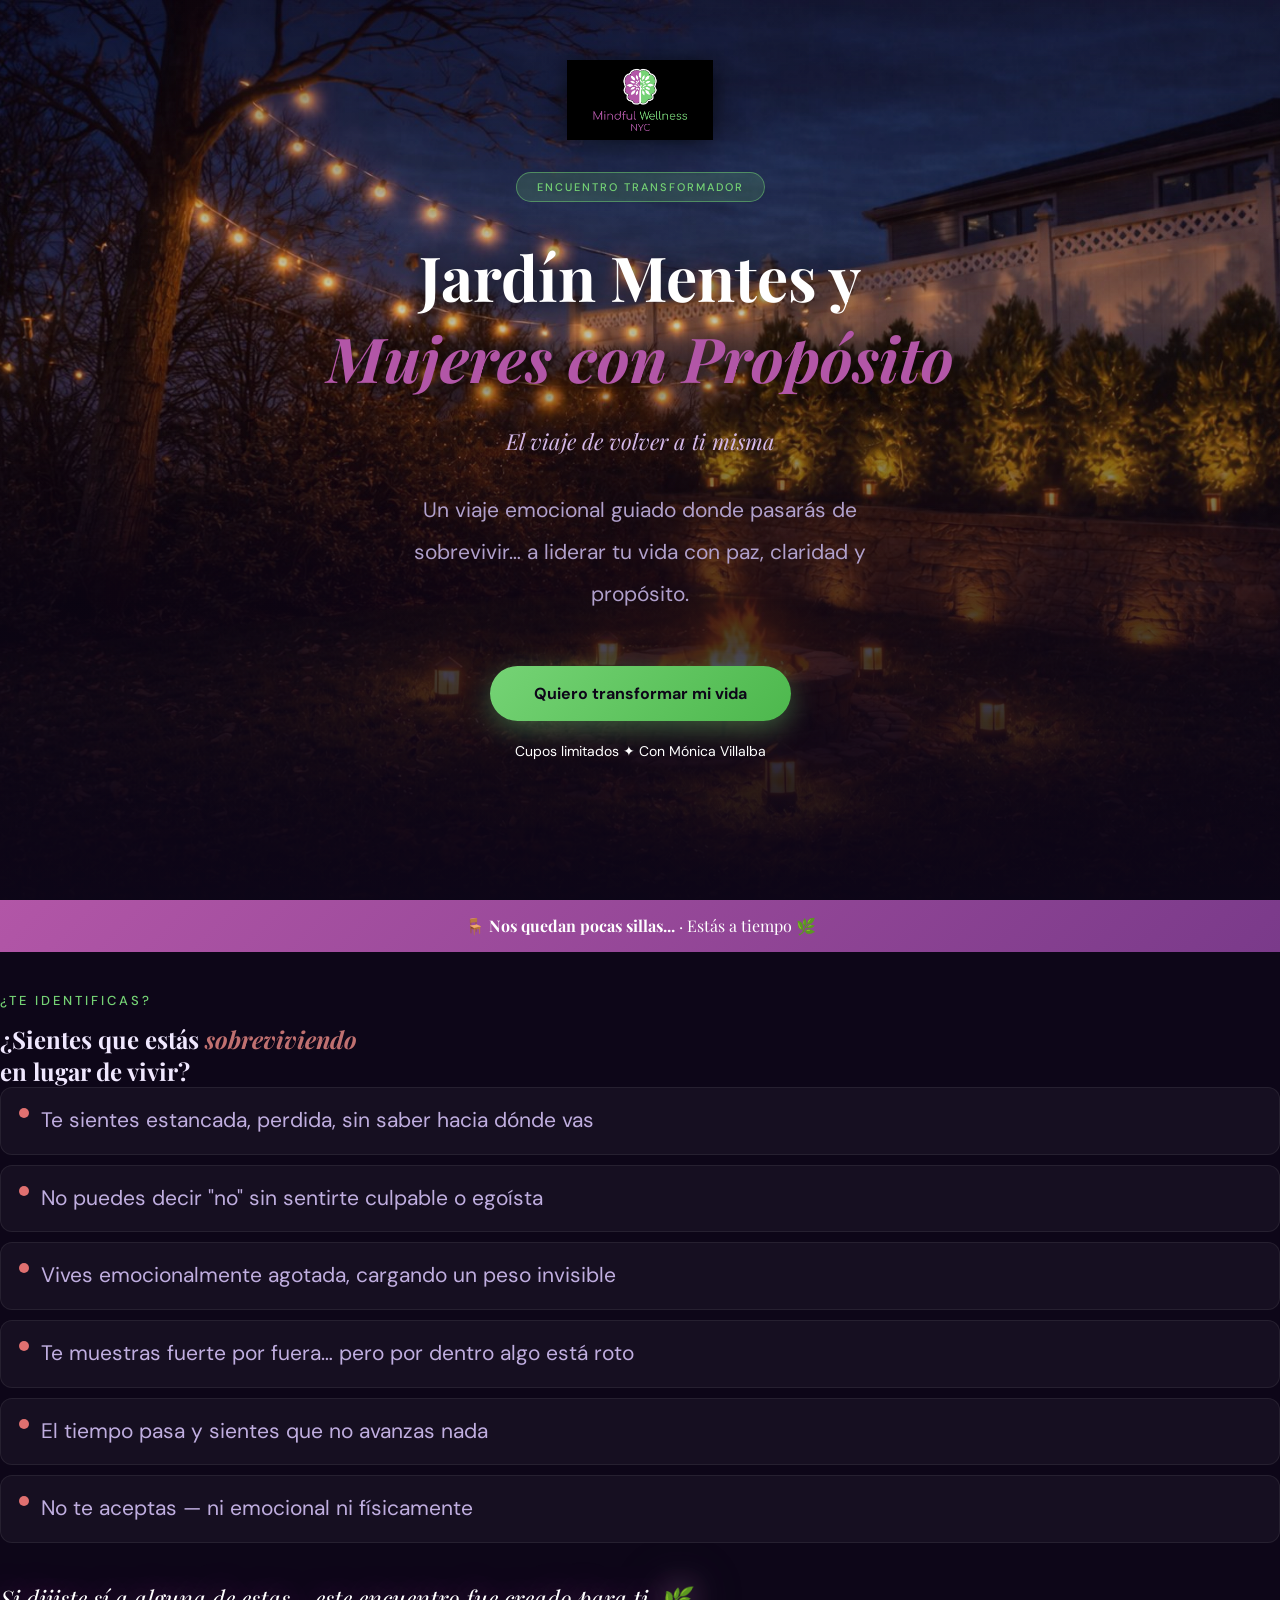
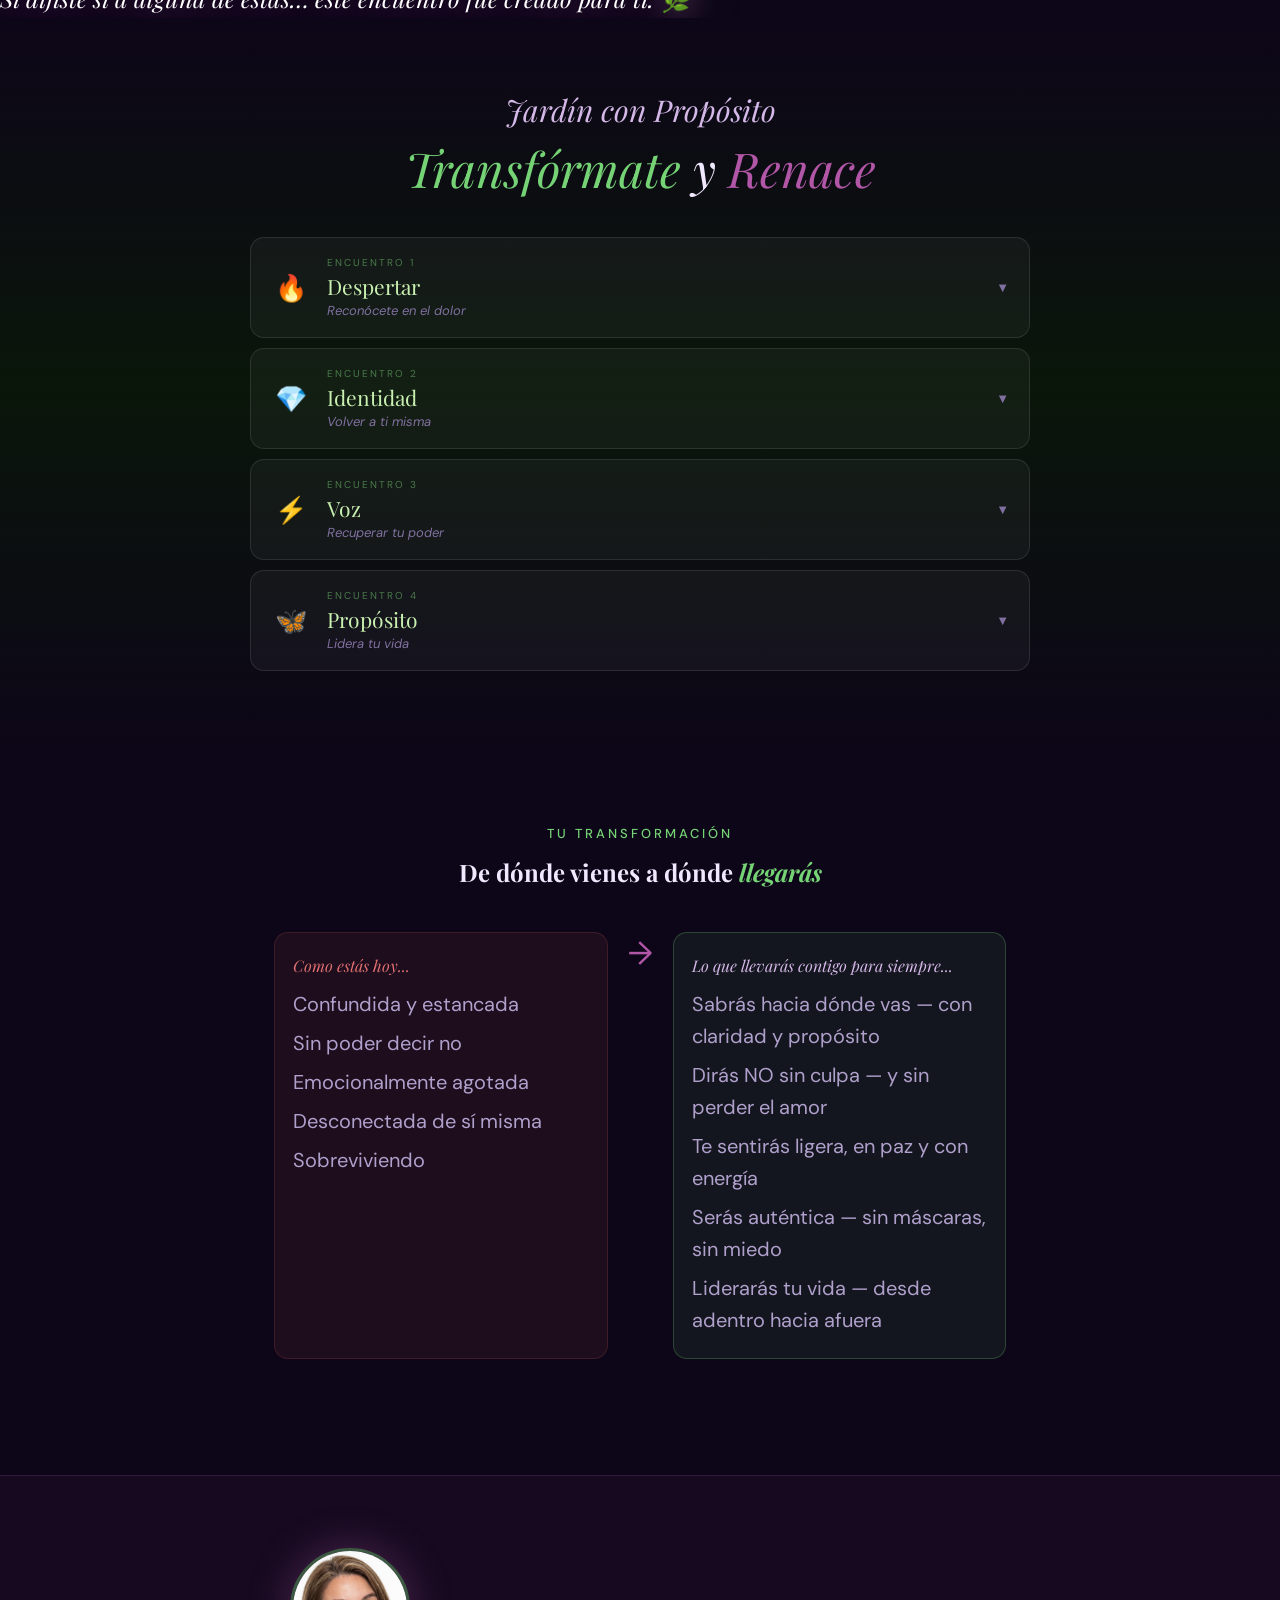
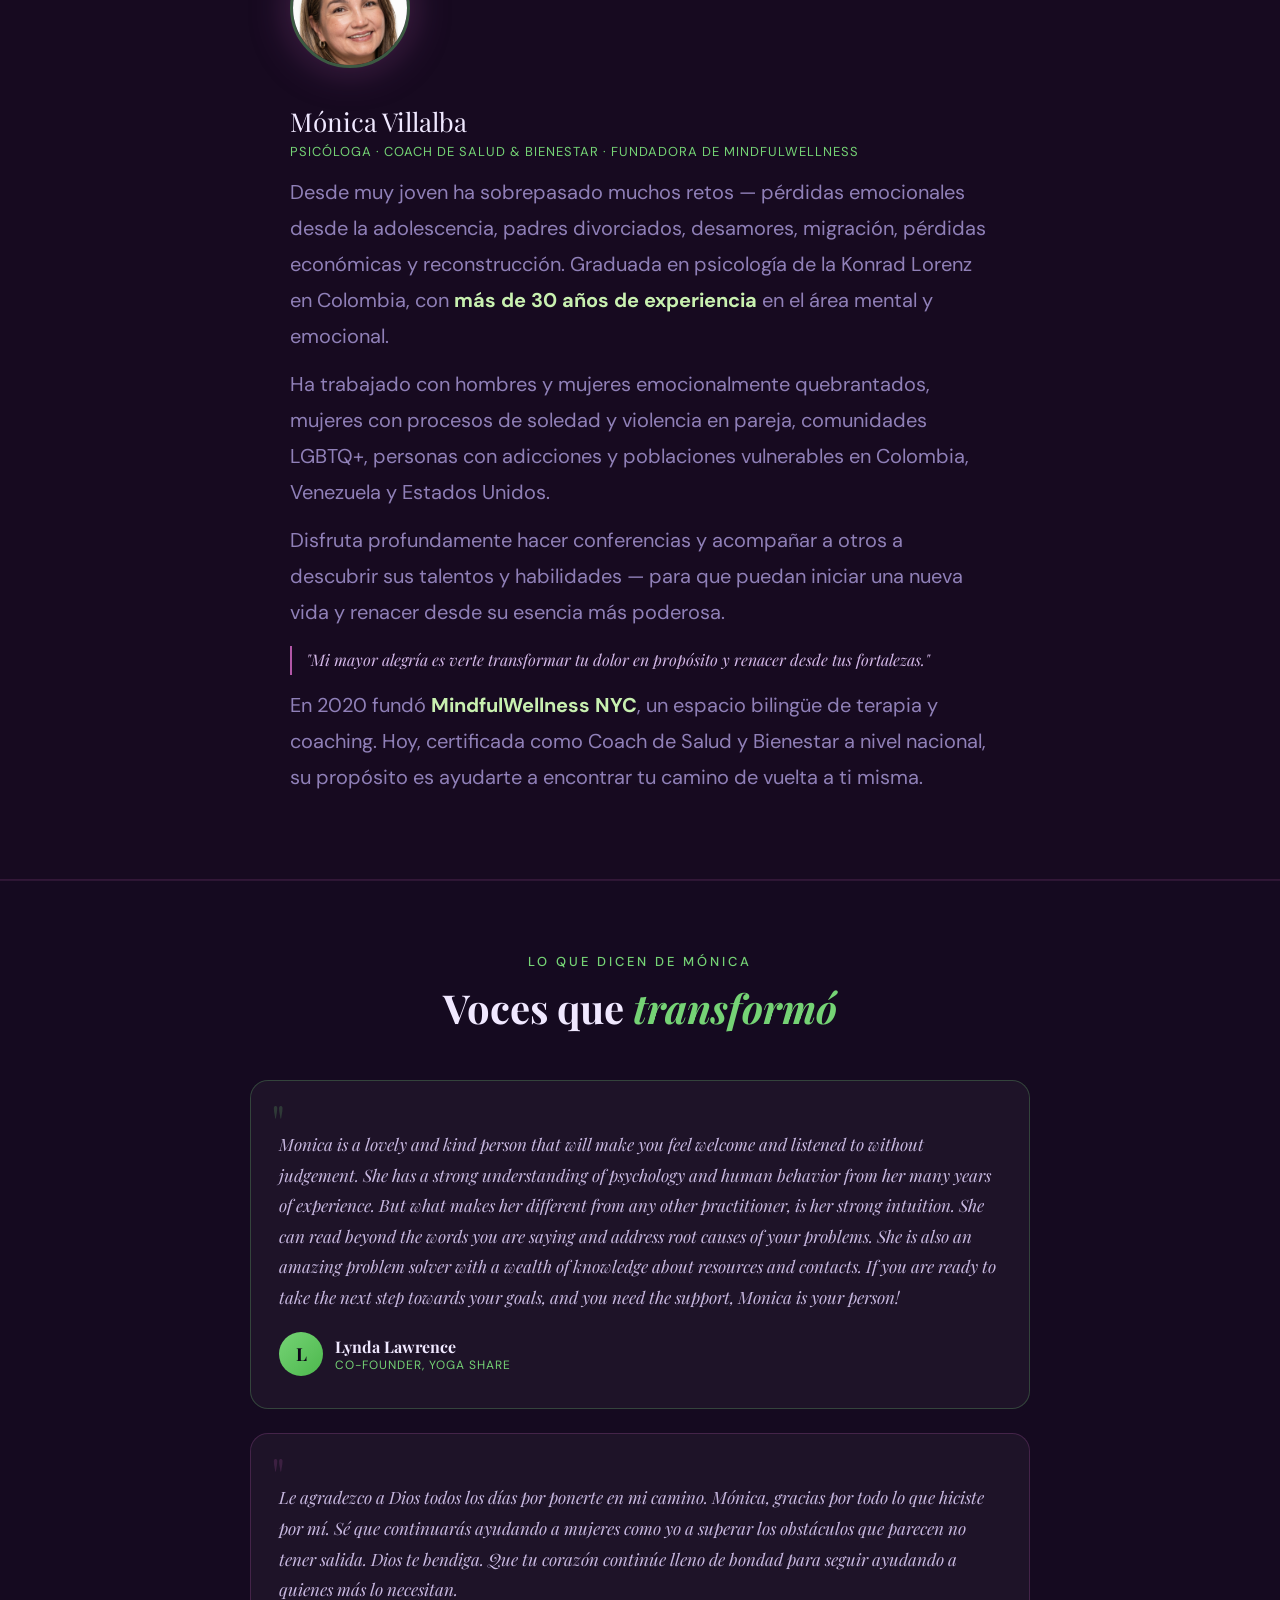
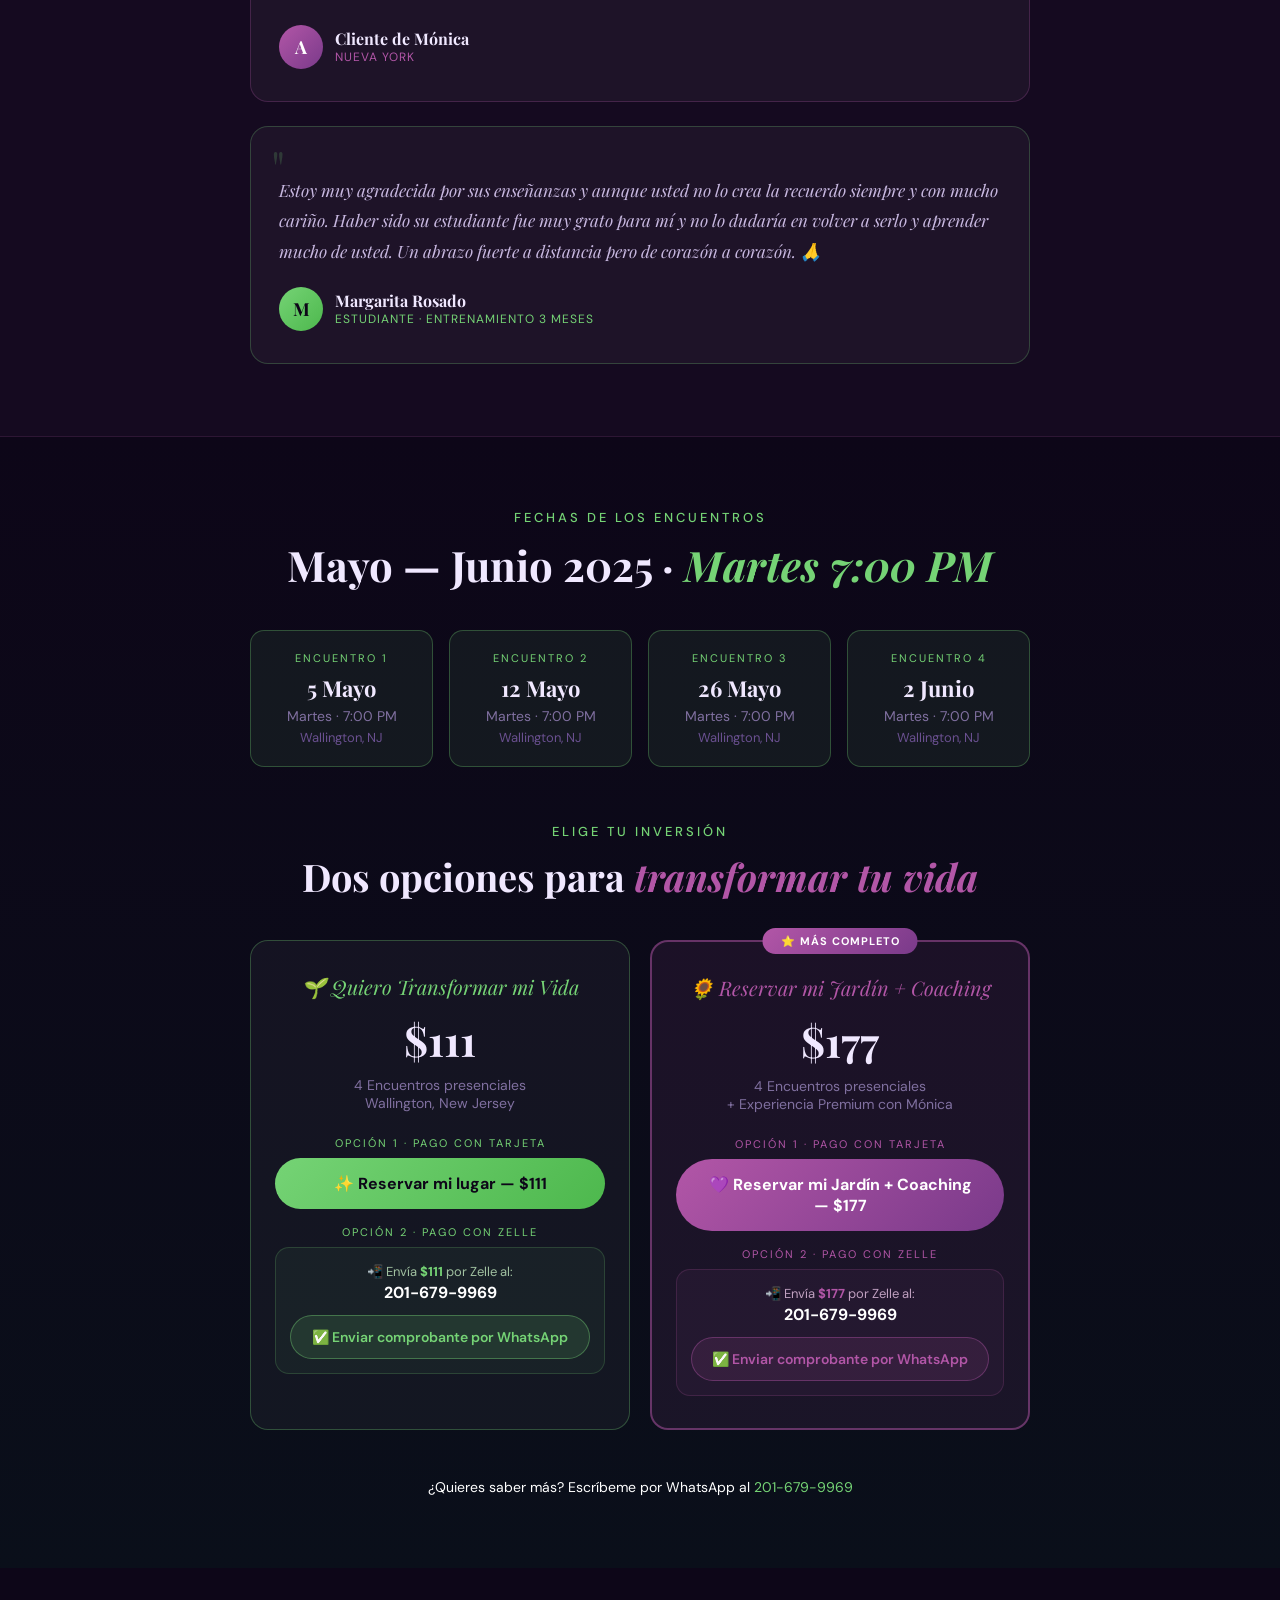
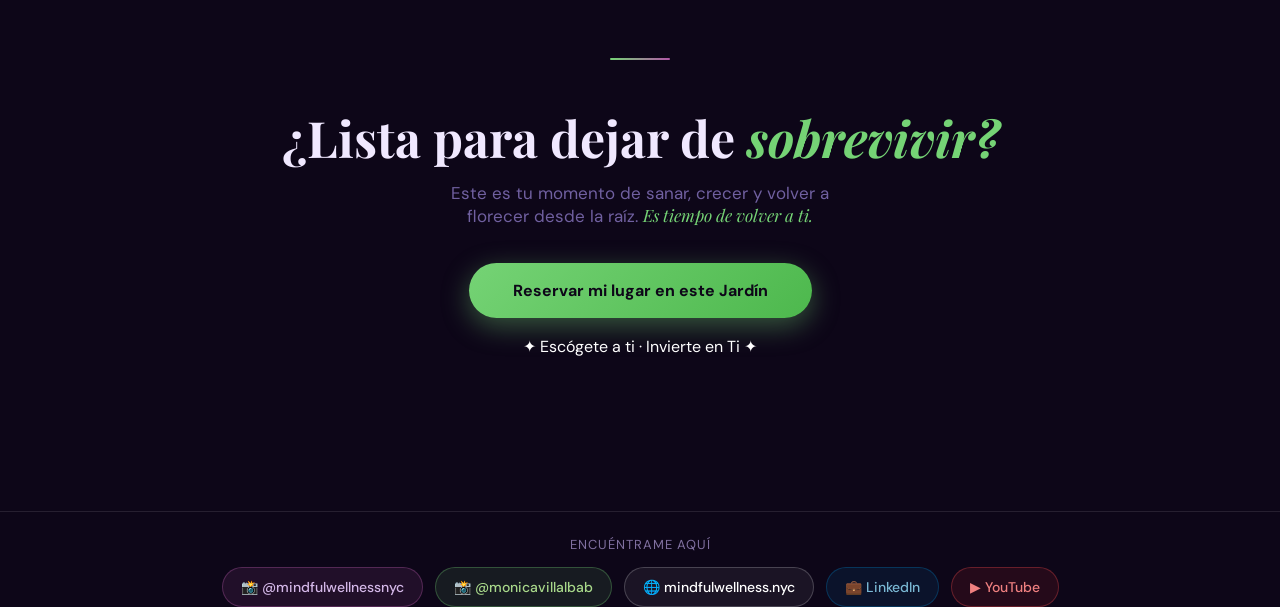
==== index.html @ 34919814 "Add files via upload" ====
<!DOCTYPE html>
<html lang="es">
<head>
<meta charset="UTF-8">
<meta name="viewport" content="width=device-width, initial-scale=1.0">
<title>Jardín Mentes y Mujeres con Propósito</title>
<link href="https://fonts.googleapis.com/css2?family=Playfair+Display:ital,wght@0,400;0,700;1,400&family=DM+Sans:wght@300;400;500&display=swap" rel="stylesheet">


<style>
/* UNIFIED TYPOGRAPHY */
body { font-family:'DM Sans',sans-serif; }
h1, h2, h3, .hero h1, .stage-title, .bio-name, .final-cta h2 { font-family:'Playfair Display',serif; }
p, li, a, span, div { font-family:'DM Sans',sans-serif; }
.hero-sub, em { font-family:'Playfair Display',serif; font-style: italic; }
.sec-label { font-family:'DM Sans',sans-serif; letter-spacing: 3px; text-transform: uppercase; }

* { margin: 0; padding: 0; box-sizing: border-box; }
body { font-family:'DM Sans',sans-serif; background: #0d0618; color: #f0e8ff; overflow-x: hidden; }

/* HERO */
.hero {
  position: relative;
  min-height: 100vh;
  display: flex; flex-direction: column;
  align-items: center; justify-content: flex-start;
  text-align: center;
  overflow: hidden;
  padding-bottom: 70px;
}
.hero-bg {
  position: absolute; inset: 0;
  background-size: cover;
  background-position: center top;
  z-index: 0;
}
.hero-overlay {
  position: absolute; inset: 0;
  background: linear-gradient(180deg,
    rgba(13,6,24,0.45) 0%,
    rgba(13,6,24,0.2) 35%,
    rgba(13,6,24,0.7) 65%,
    rgba(13,6,24,0.97) 100%);
  z-index: 1;
}
.hero-content { position: relative; z-index: 2; padding: 0 24px; max-width: 680px; display: flex; flex-direction: column; align-items: center; min-height: 90vh; justify-content: space-between; padding-bottom: 50px; padding-top: 30px; }
.logo-wrap { margin-bottom: 20px; margin-top: 30px; }
.logo-wrap img { height: 70px; object-fit: contain; filter: drop-shadow(0 2px 14px rgba(0,0,0,0.6)); }
.badge {
  display: inline-block;
  background: rgba(117,211,117,0.18);
  border: 1px solid rgba(117,211,117,0.5);
  color: #75d375;
  font-size: 11px; font-weight: 500; letter-spacing: 2px; text-transform: uppercase;
  padding: 7px 20px; border-radius: 40px; margin-bottom: 28px;
}
.hero h1 {
  font-family:'Playfair Display',serif;
  font-size: clamp(32px, 7vw, 62px);
  font-weight: 700; color: #fff; line-height: 1.3; margin-bottom: 20px;
  text-shadow: 0 2px 24px rgba(0,0,0,0.7);
}
.hero h1 em { font-style: italic; color: #b256a7; }
.hero-sub {
  font-family:'Playfair Display',serif;
  font-size: clamp(17px, 2.5vw, 22px); color: #d4b8e8;
  margin-bottom: 26px; font-style: italic;
}
.hero-desc { font-size: 21px; color: #b0a0cc; line-height: 2; margin: 0 auto 44px; max-width: 480px; }
.cta-btn {
  display: inline-block;
  background: linear-gradient(135deg, #75d375, #4db84d);
  color: #0d0618; font-family:'DM Sans',sans-serif;
  font-size: 16px; font-weight: 700;
  padding: 17px 44px; border-radius: 50px; border: none; cursor: pointer;
  text-decoration: none;
  box-shadow: 0 8px 28px rgba(117,211,117,0.4);
}
.cta-note { font-size: 14px; color: #ffffff; margin-top: 14px; }

/* SECCIONES */
.sec { padding: 72px 24px; max-width: 780px; margin: 0 auto; }
.sec-label { font-size: 13px; letter-spacing: 3px; text-transform: uppercase; color: #75d375; font-weight: 500; margin-bottom: 14px; font-family:'DM Sans',sans-serif; }
.sec h2 { font-family:'Playfair Display',serif; font-size: clamp(26px, 5vw, 42px); color: #f0e8ff; line-height: 1.2; margin-bottom: 32px; }
.pain-list { list-style: none; display: flex; flex-direction: column; gap: 10px; margin-bottom: 36px; }
.pain-list li {
  display: flex; align-items: flex-start; gap: 12px;
  background: rgba(255,255,255,0.04); border: 1px solid rgba(255,255,255,0.07);
  border-radius: 12px; padding: 15px 18px;
  font-size: 21px; color: #c0aee0; line-height: 1.7;
}
.dot-red { width: 10px; height: 10px; border-radius: 50%; background: #e07070; flex-shrink: 0; margin-top: 5px; }

/* ETAPAS */
.stages-wrap { background: linear-gradient(180deg, #0d0618 0%, #0a160a 50%, #0d0618 100%); padding: 72px 24px; }
.stages-inner { max-width: 780px; margin: 0 auto; }
.stage { display: flex; gap: 20px; align-items: flex-start; padding: 22px 0; border-bottom: 1px solid rgba(117,211,117,0.1); }
.stage:last-child { border-bottom: none; }
.stage-flower { font-size: 26px; flex-shrink: 0; width: 44px; text-align: center; }
.stage-num { font-size: 10px; letter-spacing: 2px; color: #4a7a4a; text-transform: uppercase; margin-bottom: 3px; }
.stage-title { font-family:'Playfair Display',serif; font-size: 25px; color: #c8f0b0; margin-bottom: 5px; }
.stage-desc { font-size: 20px; color: #7080a0; line-height: 1.7; font-family:'DM Sans',sans-serif; }

/* TRANSFORMACIÓN */
.transform-sec { padding: 72px 24px; max-width: 780px; margin: 0 auto; text-align: center; }
.arrow-visual { display: flex; align-items: stretch; justify-content: center; gap: 20px; margin: 44px 0; flex-wrap: wrap; }
.state-box { flex: 1; min-width: 190px; border-radius: 14px; padding: 22px 18px; text-align: left; }
.state-box.before { background: rgba(180,80,80,0.1); border: 1px solid rgba(180,80,80,0.22); }
.state-box.after { background: rgba(117,211,117,0.08); border: 1px solid rgba(117,211,117,0.25); }
.state-label { font-size: 10px; letter-spacing: 2px; text-transform: uppercase; margin-bottom: 12px; }
.state-box.before .state-label { color: #e07070; }
.state-box.after .state-label { color: #75d375; }
.state-items { list-style: none; display: flex; flex-direction: column; gap: 7px; }
.state-items li { font-size: 20px; color: #b0a0cc; line-height: 1.6; }
.arrow-sym { font-size: 32px; color: #b256a7; flex-shrink: 0; }

/* BIO */
.bio-wrap { background: rgba(178,86,167,0.06); border-top: 1px solid rgba(178,86,167,0.18); border-bottom: 1px solid rgba(178,86,167,0.18); padding: 72px 24px; }
.bio-inner { max-width: 700px; margin: 0 auto; display: flex; gap: 36px; align-items: flex-start; flex-wrap: wrap; }
.bio-avatar { width: 120px; height: 120px; border-radius: 50%; flex-shrink: 0; background: linear-gradient(135deg, #b256a7, #2a5a2a); display: flex; align-items: center; justify-content: center; font-size: 56px; border: 3px solid rgba(117,211,117,0.35); box-shadow: 0 0 40px rgba(178,86,167,0.3); }
.bio-name { font-family:'Playfair Display',serif; font-size: 26px; color: #f0e8ff; margin-bottom: 4px; }
.bio-title { font-size: 13px; color: #75d375; letter-spacing: 1px; text-transform: uppercase; margin-bottom: 14px; }
.bio-para { font-size: 20px; color: #9080b8; line-height: 1.8; margin-bottom: 12px; font-family:'DM Sans',sans-serif; }

/* CTA FINAL */
.final-cta { text-align: center; padding: 90px 24px; }
.final-cta h2 { font-family:'Playfair Display',serif; font-size: clamp(28px, 5vw, 50px); color: #f0e8ff; margin-bottom: 14px; line-height: 1.2; }
.final-cta h2 em { font-style: italic; color: #75d375; }
.final-cta p { font-size: 17px; color: #7060a0; max-width: 380px; margin: 0 auto 36px; }
.divider-line { width: 60px; height: 2px; background: linear-gradient(90deg, #75d375, #b256a7); margin: 0 auto 48px; border-radius: 2px; }

/* ===== MOBILE RESPONSIVE ===== */
@media (max-width: 600px) {

  /* Logo top right */
  /* Hero */
  .hero { padding-bottom: 50px; min-height: 100svh; }
  .hero-content { padding: 0 18px; }
  .hero h1 { font-size: 32px; }
  .hero-sub { font-size: 15px; }
  .hero-desc { font-size: 14px; margin-bottom: 28px; }
  .badge { font-size: 10px; padding: 6px 14px; }
  .cta-btn { font-size: 15px; padding: 15px 32px; }

  /* Secciones */
  .sec { padding: 52px 18px; }
  .sec h2 { font-size: 26px; margin-bottom: 24px; }
  .pain-list li { font-size: 14px; padding: 12px 14px; }

  /* Encuentros */
  .stages-wrap { padding: 52px 18px; }
  .stages-inner h2 { font-size: 24px; }
  .stage { gap: 14px; padding: 18px 0; }
  .stage-flower { font-size: 22px; width: 36px; }
  .stage-title { font-size: 17px; }
  .stage-desc { font-size: 13px; }

  /* Transformación */
  .transform-sec { padding: 52px 18px; }
  .arrow-visual { flex-direction: column; gap: 12px; }
  .arrow-sym { transform: rotate(90deg); font-size: 26px; }
  .state-box { min-width: unset; width: 100%; }

  /* Bio */
  .bio-wrap { padding: 52px 18px; }
  .bio-inner { flex-direction: column; align-items: center; gap: 24px; text-align: center; }
  .bio-avatar { width: 110px !important; height: 110px !important; min-width: 110px !important; }
  .bio-name { font-size: 22px; }
  .bio-title { font-size: 11px; }
  .bio-para { font-size: 13px; text-align: left; }

  /* CTA final */
  .final-cta { padding: 64px 18px; }
  .final-cta h2 { font-size: 26px; }
  .final-cta p { font-size: 14px; }
}

/* SCROLL ANIMATIONS */
.reveal {
  opacity: 0;
  transform: translateY(40px);
  transition: opacity 0.7s ease, transform 0.7s ease;
}
.reveal.visible {
  opacity: 1;
  transform: translateY(0);
}
.reveal-left {
  opacity: 0;
  transform: translateX(-40px);
  transition: opacity 0.7s ease, transform 0.7s ease;
}
.reveal-left.visible {
  opacity: 1;
  transform: translateX(0);
}
.reveal-delay-1 { transition-delay: 0.1s; }
.reveal-delay-2 { transition-delay: 0.2s; }
.reveal-delay-3 { transition-delay: 0.3s; }
.reveal-delay-4 { transition-delay: 0.4s; }


/* SCROLL ANIMATIONS - Depth + Glow + Stagger */
.reveal, .reveal-left, .reveal-right, .reveal-scale {
  opacity: 0;
  transform: scale(0.85) translateZ(-80px);
  filter: brightness(0.4) blur(2px);
  transition: opacity 0.9s cubic-bezier(0.22,1,0.36,1),
              transform 0.9s cubic-bezier(0.22,1,0.36,1),
              filter 0.9s ease;
}
.reveal.visible, .reveal-left.visible, .reveal-right.visible, .reveal-scale.visible {
  opacity: 1;
  transform: scale(1) translateZ(0);
  filter: brightness(1.15) blur(0px);
  animation: glowPulse 1.4s ease forwards;
}
@keyframes glowPulse {
  0%   { filter: brightness(0.4) blur(2px); }
  50%  { filter: brightness(1.4) blur(0px); }
  100% { filter: brightness(1) blur(0px); }
}
/* Reading pauses - staggered delays */
.delay-1 { transition-delay: 0.2s; }
.delay-2 { transition-delay: 0.6s; }
.delay-3 { transition-delay: 1.0s; }
.delay-4 { transition-delay: 1.4s; }
.delay-5 { transition-delay: 1.8s; }
.delay-6 { transition-delay: 2.2s; }
.delay-7 { transition-delay: 2.6s; }

/* Active reading highlight */
.reveal.visible {
  position: relative;
}


/* ACCORDION */
.acc-btn {
  width: 100%;
  background: rgba(255,255,255,0.04);
  border: 1px solid rgba(255,255,255,0.1);
  border-radius: 14px;
  padding: 18px 20px;
  display: flex;
  align-items: center;
  gap: 16px;
  cursor: pointer;
  text-align: left;
  transition: border-color 0.3s, background 0.3s;
  margin-bottom: 0;
}
.acc-btn:hover {
  border-color: rgba(178,86,167,0.4);
  background: rgba(178,86,167,0.06);
}
.acc-btn.open {
  border-bottom-left-radius: 0;
  border-bottom-right-radius: 0;
  border-bottom: none;
  background: rgba(178,86,167,0.08);
  border-color: rgba(178,86,167,0.4);
}
.acc-content {
  display: none;
  padding: 20px 22px 24px;
  background: rgba(178,86,167,0.05);
  border: 1px solid rgba(178,86,167,0.3);
  border-top: none;
  border-radius: 0 0 14px 14px;
  margin-bottom: 10px;
}
.acc-content.open { display: block; }
.acc-item { margin-bottom: 10px; }
.acc-arrow { font-size: 13px; color: #8070a0; transition: transform 0.3s; flex-shrink: 0; }
.acc-arrow.open { transform: rotate(180deg); }
.acc-num { font-size: 10px; letter-spacing: 2px; color: #4a7a4a; text-transform: uppercase; margin-bottom: 3px; font-family: 'DM Sans', sans-serif; }
.acc-title { font-family: 'Playfair Display', serif; font-size: 21px; color: #c8f0b0; margin-bottom: 2px; }
.acc-sub { font-size: 13px; color: #8070a0; font-style: italic; font-family: 'DM Sans', sans-serif; }
.acc-flower { font-size: 26px; flex-shrink: 0; width: 40px; text-align: center; }
.acc-body p { font-size: 17px; color: #90a0b8; line-height: 1.75; margin: 0 0 14px; }
.acc-body p:last-child { margin-bottom: 0; }
.acc-body em { color: #d4b8e8; font-style: italic; }

</style>
</head>
<body>

<!-- HERO -->
<section class="hero">
  <div class="hero-bg" id="heroBg"></div>
  <div class="hero-overlay"></div>
  <div class="hero-content">
    <div class="logo-wrap"><img src="[data-uri]" alt="Mindful Wellness NYC" style="height:80px;object-fit:contain;filter:drop-shadow(0 2px 14px rgba(0,0,0,0.6));"></div>
    <div class="badge">Encuentro Transformador</div>
    <h1>Jardín Mentes y<br><em>Mujeres con Propósito</em></h1>
    <p class="hero-sub">El viaje de volver a ti misma</p>
    <p class="hero-desc">Un viaje emocional guiado donde pasarás de sobrevivir… a liderar tu vida con paz, claridad y propósito.</p>
    <a class="cta-btn" href="#inscripcion">Quiero transformar mi vida</a>
    <p class="cta-note">Cupos limitados ✦ Con Mónica Villalba</p>
  </div>
</section>


<!-- URGENCIA CUPOS -->
<div style="background:linear-gradient(135deg,#b256a7,#7a3a8a);padding:14px 24px;text-align:center;">
  <p style="font-family:'Playfair Display',serif;font-size:16px;color:#ffffff;margin:0;line-height:1.5;">
    🪑 <strong>Nos quedan pocas sillas...</strong> · Estás a tiempo 🌿
  </p>
</div>

<!-- DOLOR -->
<div style="height:40px;"></div>
<div class="reveal" class="sec reveal">
  <p class="sec-label">¿Te identificas?</p>
  <h2>¿Sientes que estás <em style="font-style:italic;color:#c07070;">sobreviviendo</em><br>en lugar de vivir?</h2>
  <ul class="pain-list">
    <li class="reveal reveal-delay-1"><span class="dot-red"></span>Te sientes estancada, perdida, sin saber hacia dónde vas</li>
    <li class="reveal reveal-delay-2"><span class="dot-red"></span>No puedes decir "no" sin sentirte culpable o egoísta</li>
    <li class="reveal reveal-delay-3"><span class="dot-red"></span>Vives emocionalmente agotada, cargando un peso invisible</li>
    <li class="reveal reveal-delay-4"><span class="dot-red"></span>Te muestras fuerte por fuera… pero por dentro algo está roto</li>
    <li class="reveal reveal-delay-1"><span class="dot-red"></span>El tiempo pasa y sientes que no avanzas nada</li>
    <li class="reveal reveal-delay-2"><span class="dot-red"></span>No te aceptas — ni emocional ni físicamente</li>
  </ul>
  <p style="font-family:'Playfair Display',serif;font-size:24px;color:#ffffff;font-style:italic;line-height:1.6;text-shadow:0 0 30px rgba(178,86,167,0.8),0 0 60px rgba(117,211,117,0.4);margin-top:24px;">Si dijiste sí a alguna de estas… este encuentro fue creado para ti. 🌿</p>
</div>

<!-- 7 ETAPAS -->
<div class="stages-wrap reveal">
  <div class="stages-inner">
    <p style="text-align:center;font-family:'Playfair Display',serif;font-size:clamp(22px,3.5vw,30px);font-style:italic;color:#d4b8e8;margin-bottom:10px;">Jardín con Propósito</p>
    <p style="text-align:center;font-family:'Playfair Display',serif;font-size:clamp(28px,5vw,48px);font-style:italic;color:#f0e8ff;line-height:1.2;margin-bottom:8px;"><em style="color:#75d375;">Transfórmate</em> y <em style="color:#b256a7;">Renace</em></p>
    <div style="margin-top:40px;">
      <div class="acc-item">
        <button class="acc-btn" onclick="toggleAcc(0)">
          <div class="acc-flower">🔥</div>
          <div style="flex:1;">
            <div class="acc-num">Encuentro 1</div>
            <div class="acc-title">Despertar</div>
            <div class="acc-sub">Reconócete en el dolor</div>
          </div>
          <span class="acc-arrow" id="arrow0">▼</span>
        </button>
        <div class="acc-content" id="acc0">
          <div class="acc-body"><p>Identificas ese peso silencioso que ha hecho que ya no reconozcas a la mujer que eres.</p><p>Dejas de normalizar el agotamiento, esa relación que te hace daño y todo lo que dejaste de ser para no molestar a los demás.</p><p>Sueltas la culpa. Reconoces tus miedos. Nombras lo que has callado.</p><p><em style="color:#d4b8e8;font-size:17px;">Aquí rompes la negación. Recuerdas tu esencia.<br>Empiezas a renacer — con compasión por ti, no con lástima.</em></p></div>
        </div>
      </div>
      <div class="acc-item">
        <button class="acc-btn" onclick="toggleAcc(1)">
          <div class="acc-flower">💎</div>
          <div style="flex:1;">
            <div class="acc-num">Encuentro 2</div>
            <div class="acc-title">Identidad</div>
            <div class="acc-sub">Volver a ti misma</div>
          </div>
          <span class="acc-arrow" id="arrow1">▼</span>
        </button>
        <div class="acc-content" id="acc1">
          <div class="acc-body"><p>Cuestionas las creencias que te han limitado toda la vida. Las que te dijeron quién debías ser.</p><p>Te reconcilias con tu cuerpo, tu historia y tu valor — no desde la lástima, sino desde el reconocimiento.</p><p>Es tiempo de recordarte. De re-encontrarte con la mujer que siempre fuiste.</p><p><em style="color:#d4b8e8;font-size:17px;">Porque aguantaste por la renta, por los hijos, por la esperanza de que algo cambie... pero ya no más.</p><p>Vuelves a la original. Esa versión tuya de antes de empezar a tolerar vivir en el maltrato, el dolor y sin esperanza... que extrañas. Esa Mujer maravillosa que espera por ti.</em></p></div>
        </div>
      </div>
      <div class="acc-item">
        <button class="acc-btn" onclick="toggleAcc(2)">
          <div class="acc-flower">⚡</div>
          <div style="flex:1;">
            <div class="acc-num">Encuentro 3</div>
            <div class="acc-title">Voz</div>
            <div class="acc-sub">Recuperar tu poder</div>
          </div>
          <span class="acc-arrow" id="arrow2">▼</span>
        </button>
        <div class="acc-content" id="acc2">
          <div class="acc-body"><p>Callaste por miedo. Porque te juzgaban. Porque era más fácil aguantar que enfrentar.</p><p>Pasaste años esperando que algo mejorará... y los años siguen pasando.</p><p>Dejaste de vivir tus sueños por quedarte callada. Dejaste de ser tú por no causar problemas.</p><p>Aquí aprendes a decir NO sin culpa. A expresar lo que sientes, lo que necesitas, lo que ya no quieres.</p><p><em style="color:#d4b8e8;font-size:17px;">Tu voz importa. Siempre importó.<br>Y hoy — por fin — aprendes a usarla.</em></p></div>
        </div>
      </div>
      <div class="acc-item">
        <button class="acc-btn" onclick="toggleAcc(3)">
          <div class="acc-flower">🦋</div>
          <div style="flex:1;">
            <div class="acc-num">Encuentro 4</div>
            <div class="acc-title">Propósito</div>
            <div class="acc-sub">Lidera tu vida</div>
          </div>
          <span class="acc-arrow" id="arrow3">▼</span>
        </button>
        <div class="acc-content" id="acc3">
          <div class="acc-body"><p><em style="color:#d4b8e8;font-size:17px;">"Algún día será."</em><br>Llevas años diciéndotelo. Y los años se siguen yendo.</p><p>Perdiste la esperanza. Dejaste de creer que tus sueños eran para ti.</p><p>Y hoy dices que no tienes tiempo. Que no tienes el dinero.<br>Pero llevas años invirtiendo tu tiempo y tu energía en todo... menos en ti.</p><p>El tiempo no espera. Pero tú aún estás a tiempo.</p><p><em style="color:#d4b8e8;font-size:17px;">No más "algún día." Hoy empieza.</em></p></div>
        </div>
      </div>
    </div>
    <script>
    function toggleAcc(i) {
      var btn = document.querySelectorAll('.acc-btn')[i];
      var content = document.getElementById('acc' + i);
      var arrow = document.getElementById('arrow' + i);
      var isOpen = content.classList.contains('open');
      btn.classList.toggle('open', !isOpen);
      content.classList.toggle('open', !isOpen);
      arrow.classList.toggle('open', !isOpen);
    }
    </script>
  </div>
</div>

<!-- TRANSFORMACIÓN -->
<div class="transform-sec reveal">
  <p class="sec-label" style="text-align:center;">Tu transformación</p>
  <h2>De dónde vienes a dónde <em style="color:#75d375;font-style:italic;">llegarás</em></h2>
  <div class="arrow-visual">
    <div class="state-box before reveal-left">
      <div class="state-label" style="font-family:'Playfair Display',serif;font-size:16px;font-style:italic;color:#e07070;text-transform:none;letter-spacing:0;">Como estás hoy...</div>
      <ul class="state-items">
        <li>Confundida y estancada</li>
        <li>Sin poder decir no</li>
        <li>Emocionalmente agotada</li>
        <li>Desconectada de sí misma</li>
        <li>Sobreviviendo</li>
      </ul>
    </div>
    <div class="arrow-sym">→</div>
    <div class="state-box after reveal">
      <div class="state-label" style="font-family:'Playfair Display',serif;font-size:16px;font-style:italic;color:#d4b8e8;text-transform:none;letter-spacing:0;">Lo que llevarás contigo para siempre...</div>
      <ul class="state-items">
        <li>Sabrás hacia dónde vas — con claridad y propósito</li>
        <li>Dirás NO sin culpa — y sin perder el amor</li>
        <li>Te sentirás ligera, en paz y con energía</li>
        <li>Serás auténtica — sin máscaras, sin miedo</li>
        <li>Liderarás tu vida — desde adentro hacia afuera</li>
      </ul>
    </div>
  </div>
</div>

<!-- BIO MÓNICA -->
<div class="bio-wrap reveal">
  <div class="bio-inner reveal">
    <div class="bio-avatar" style="width:120px;height:120px;min-width:120px;background:none;border:3px solid rgba(117,211,117,0.4);box-shadow:0 0 40px rgba(178,86,167,0.35);overflow:hidden;padding:0;border-radius:50%;"><img src="[data-uri]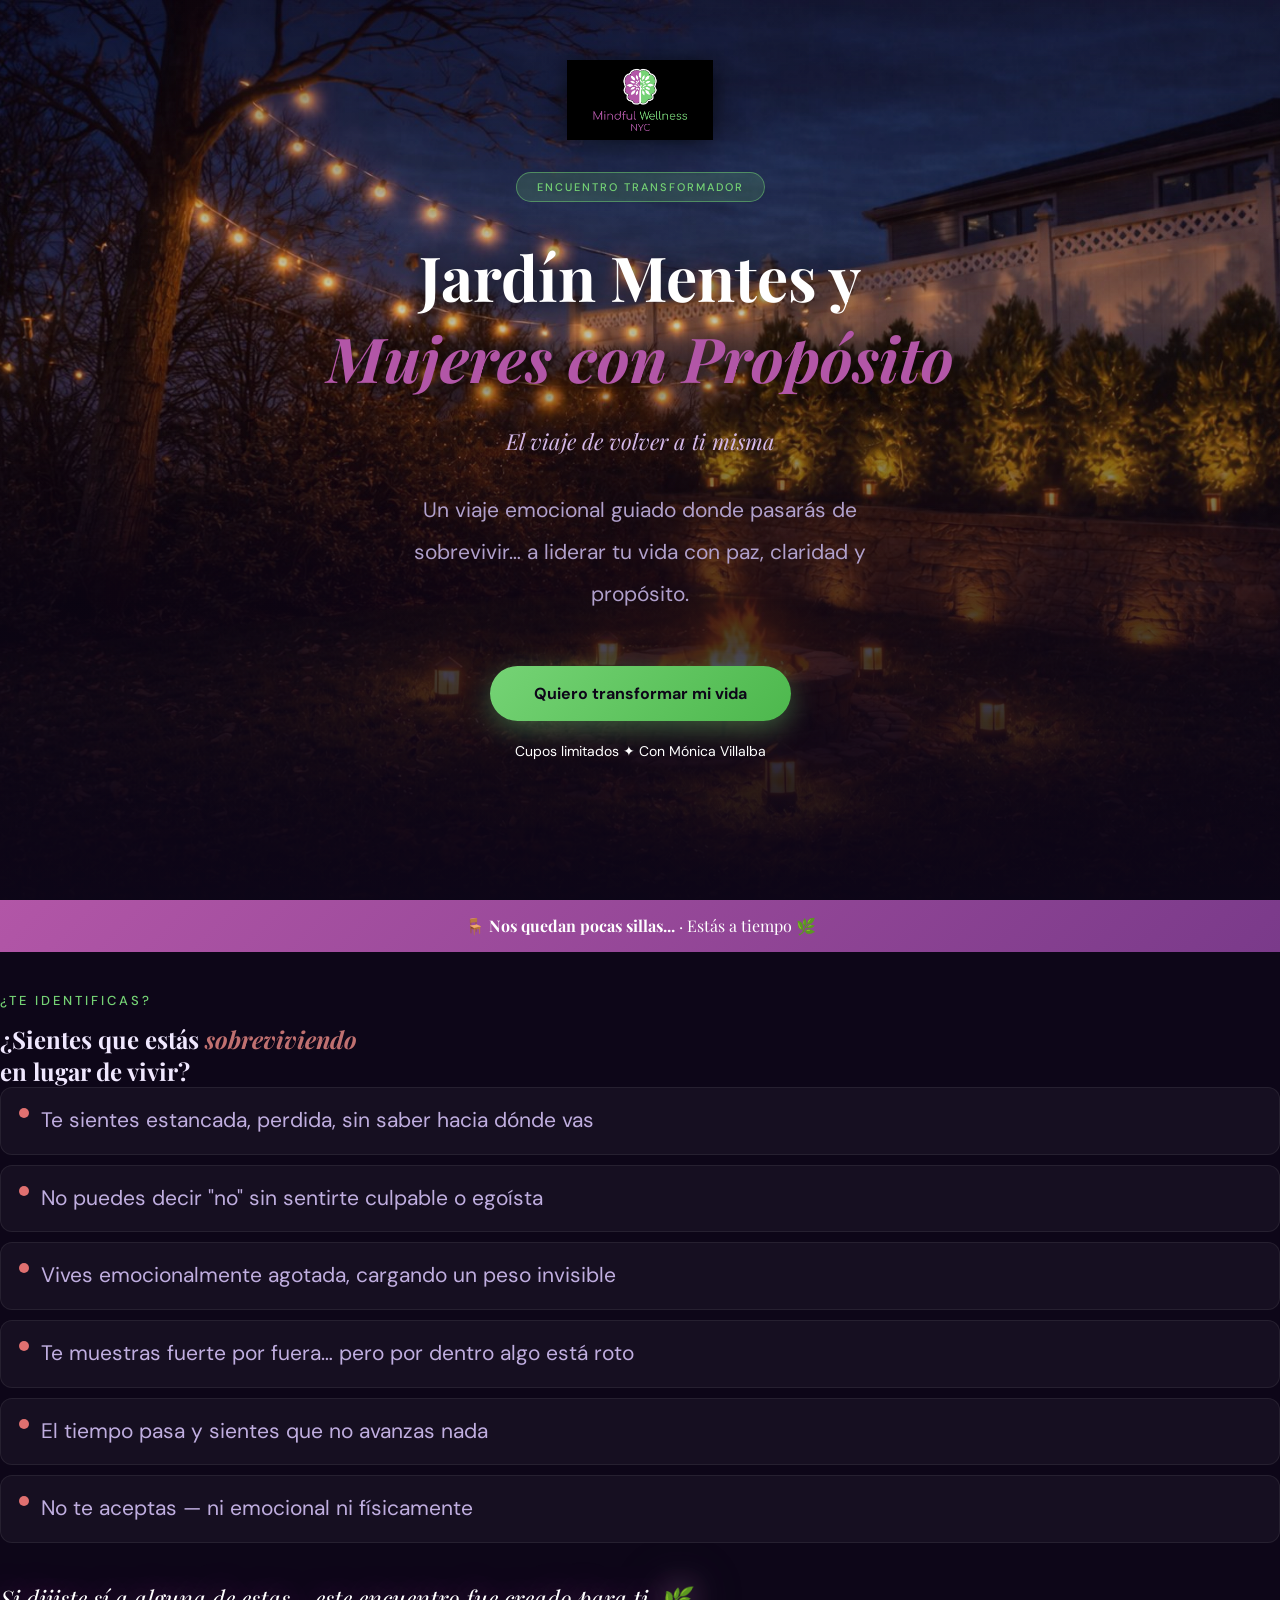
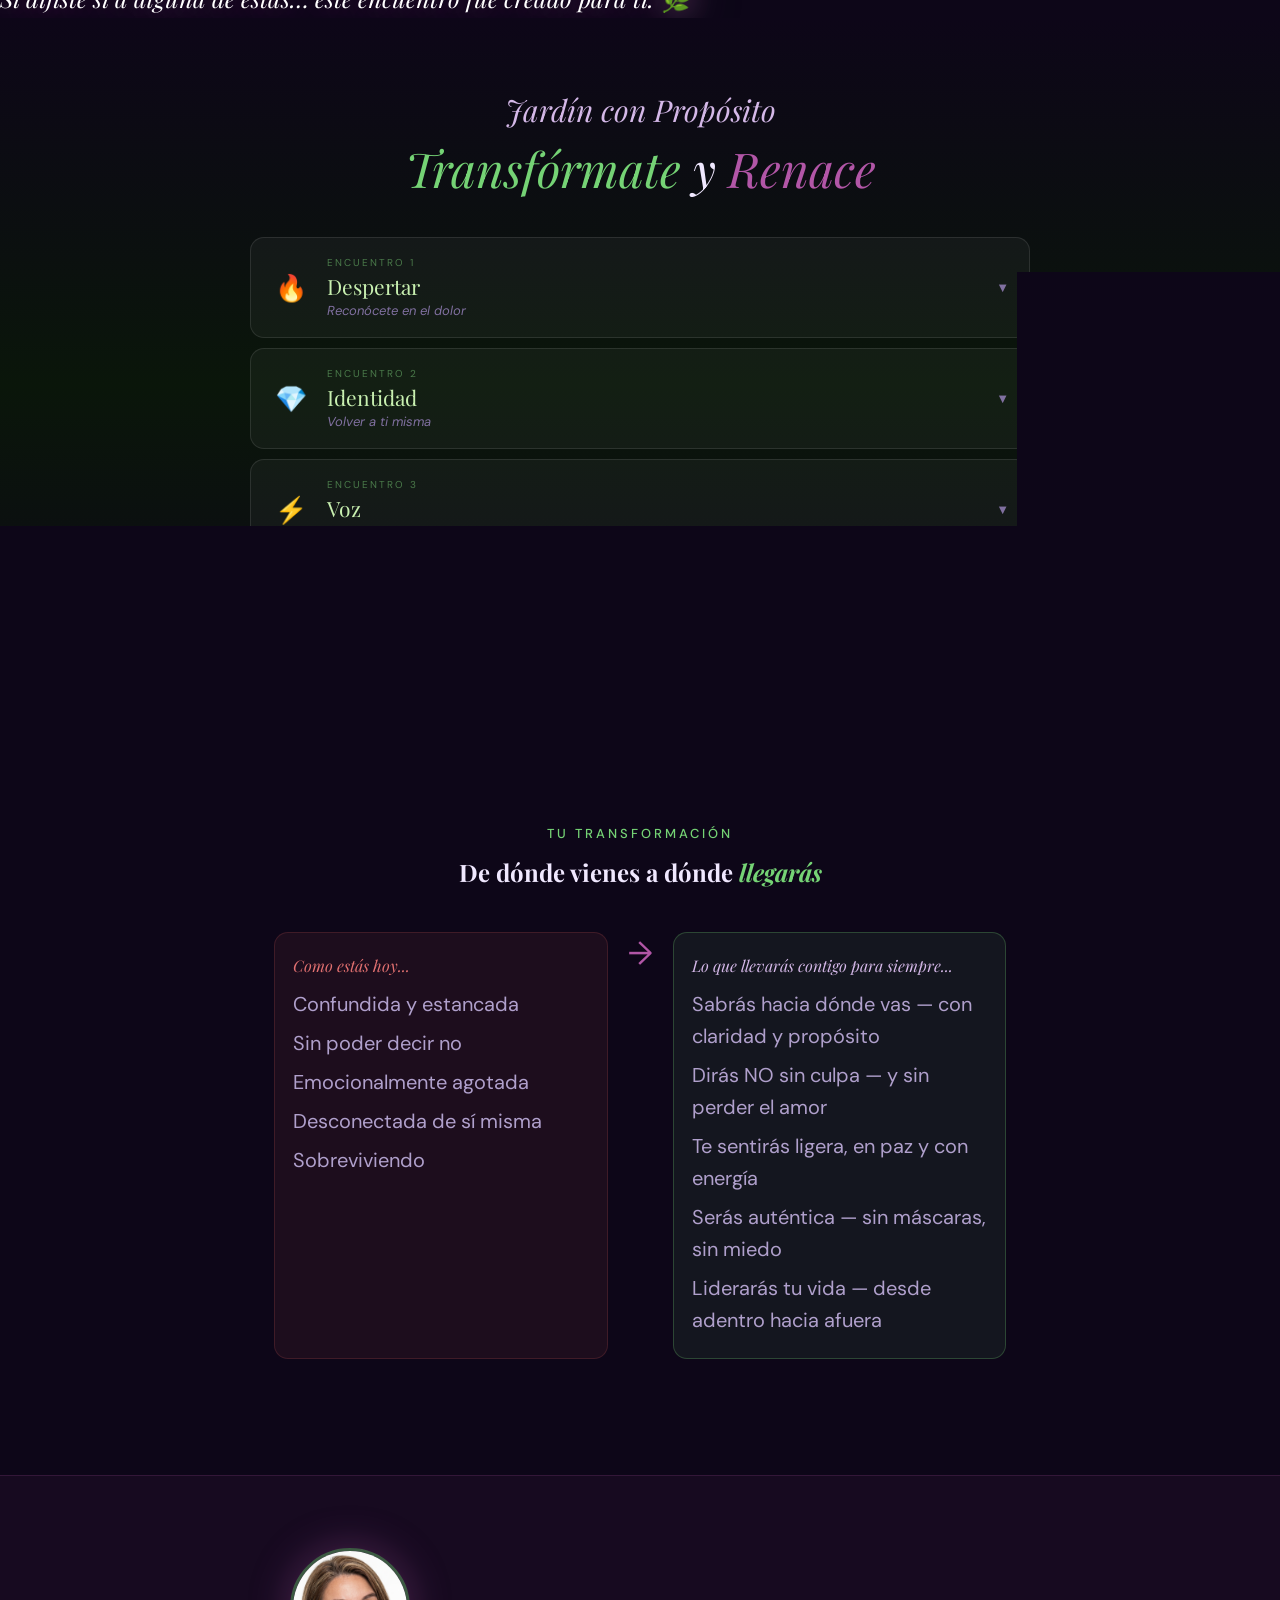
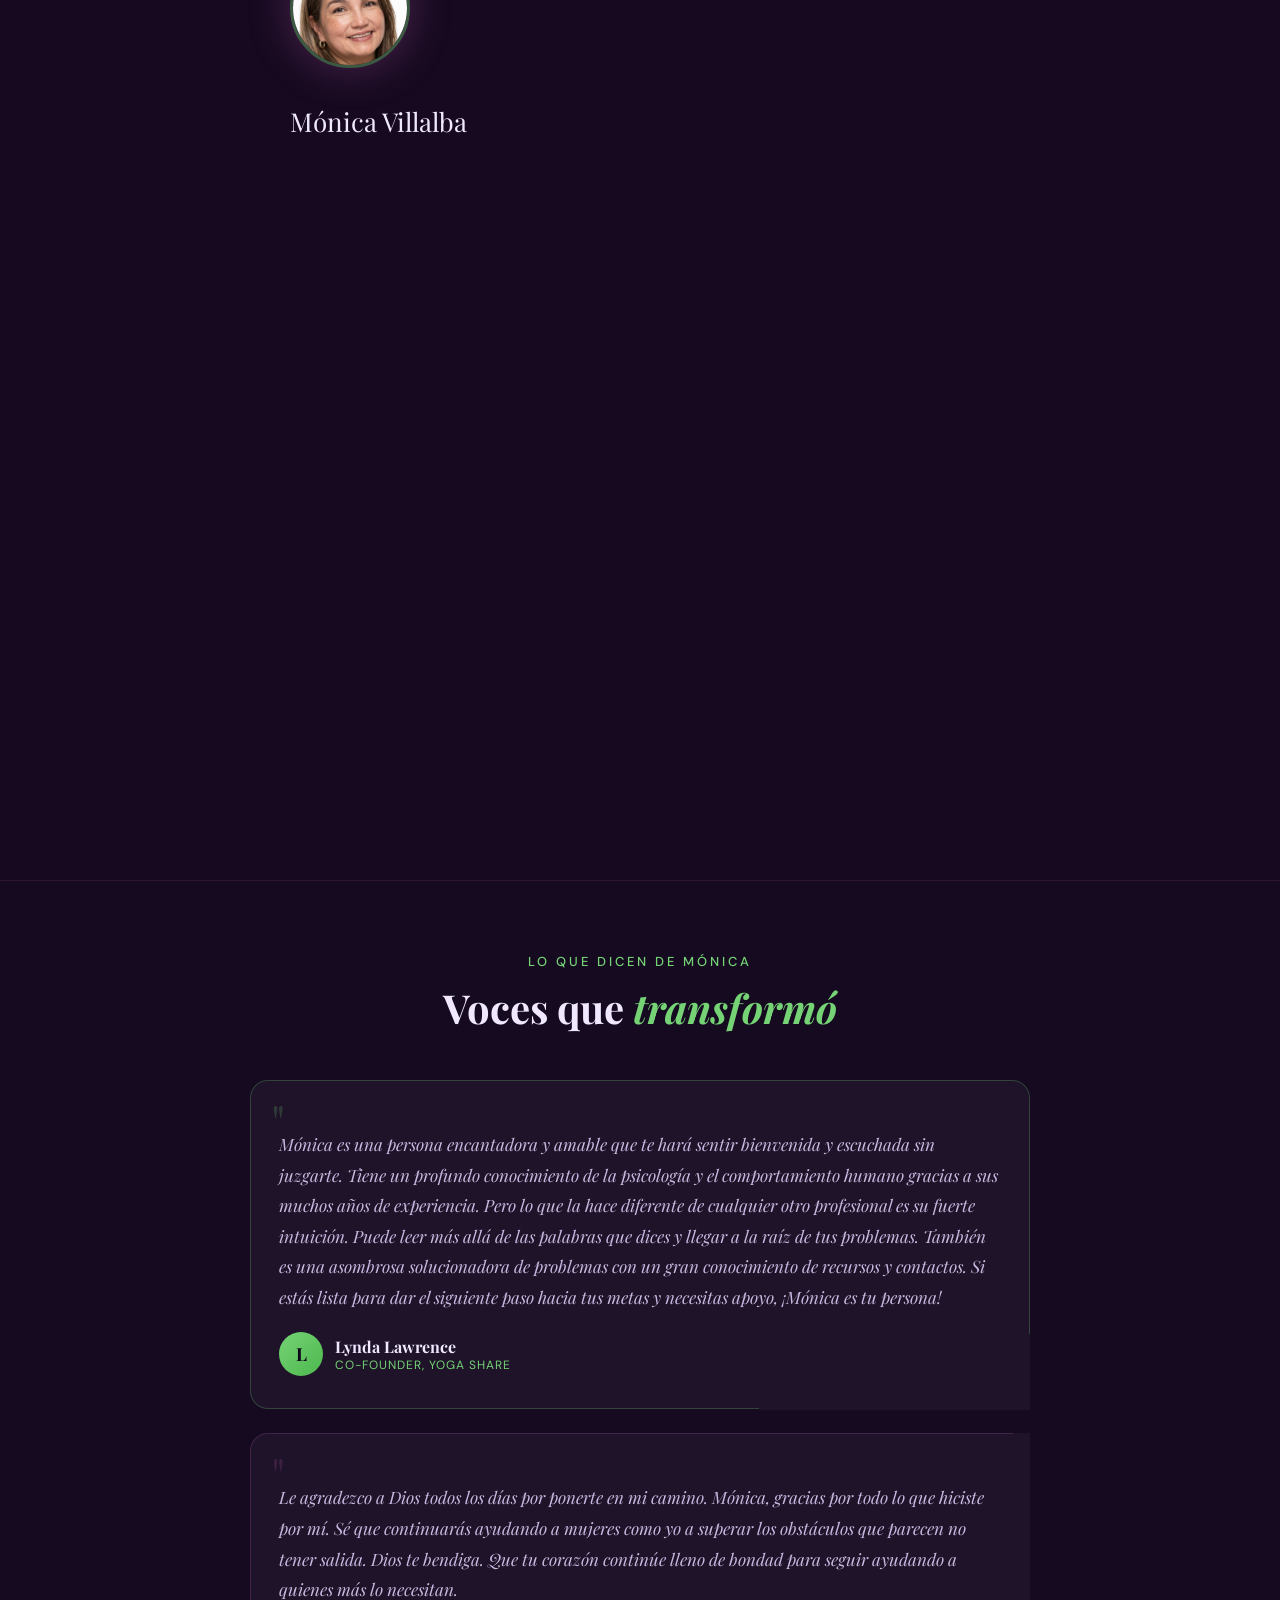
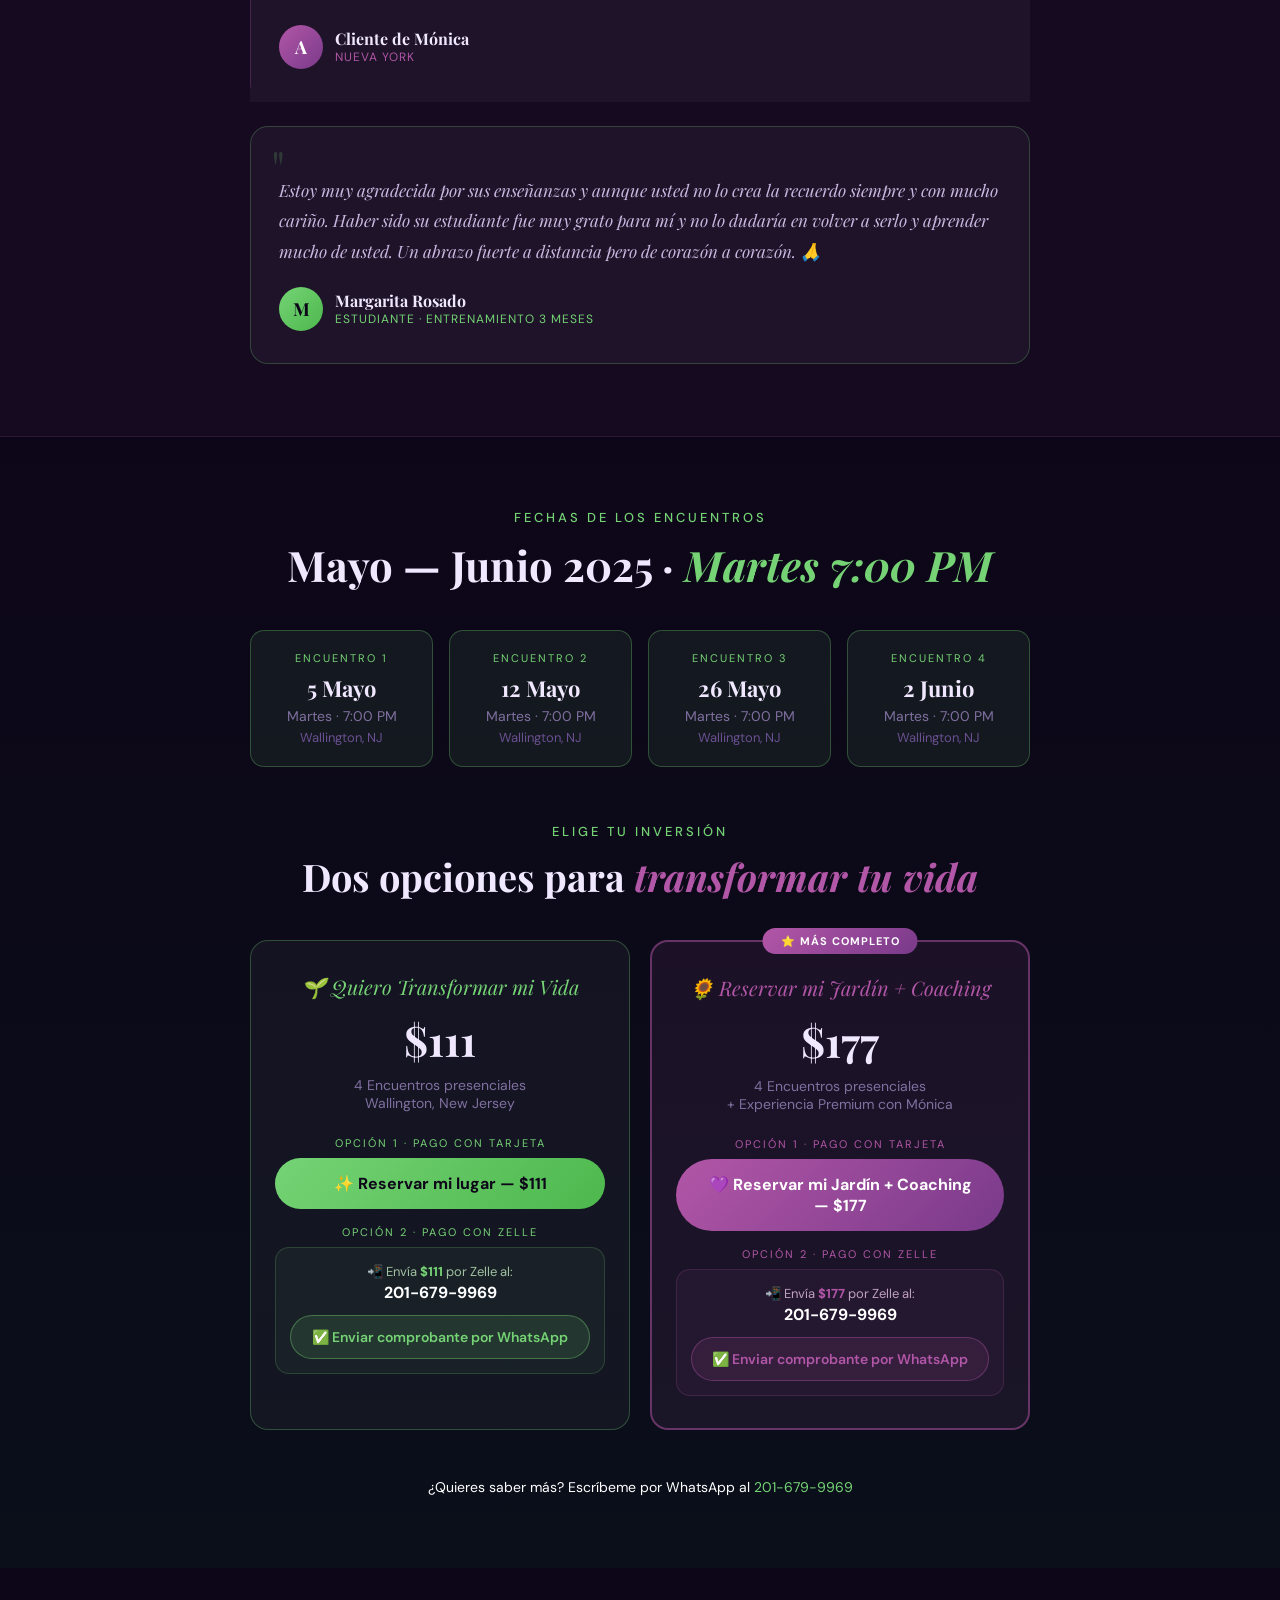
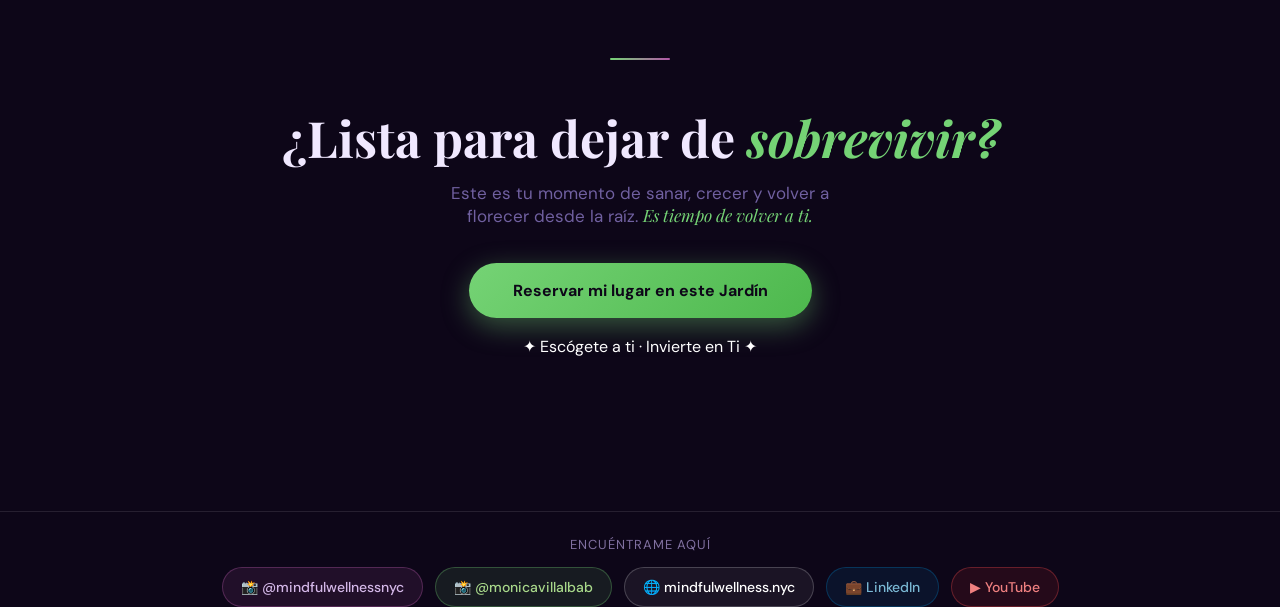
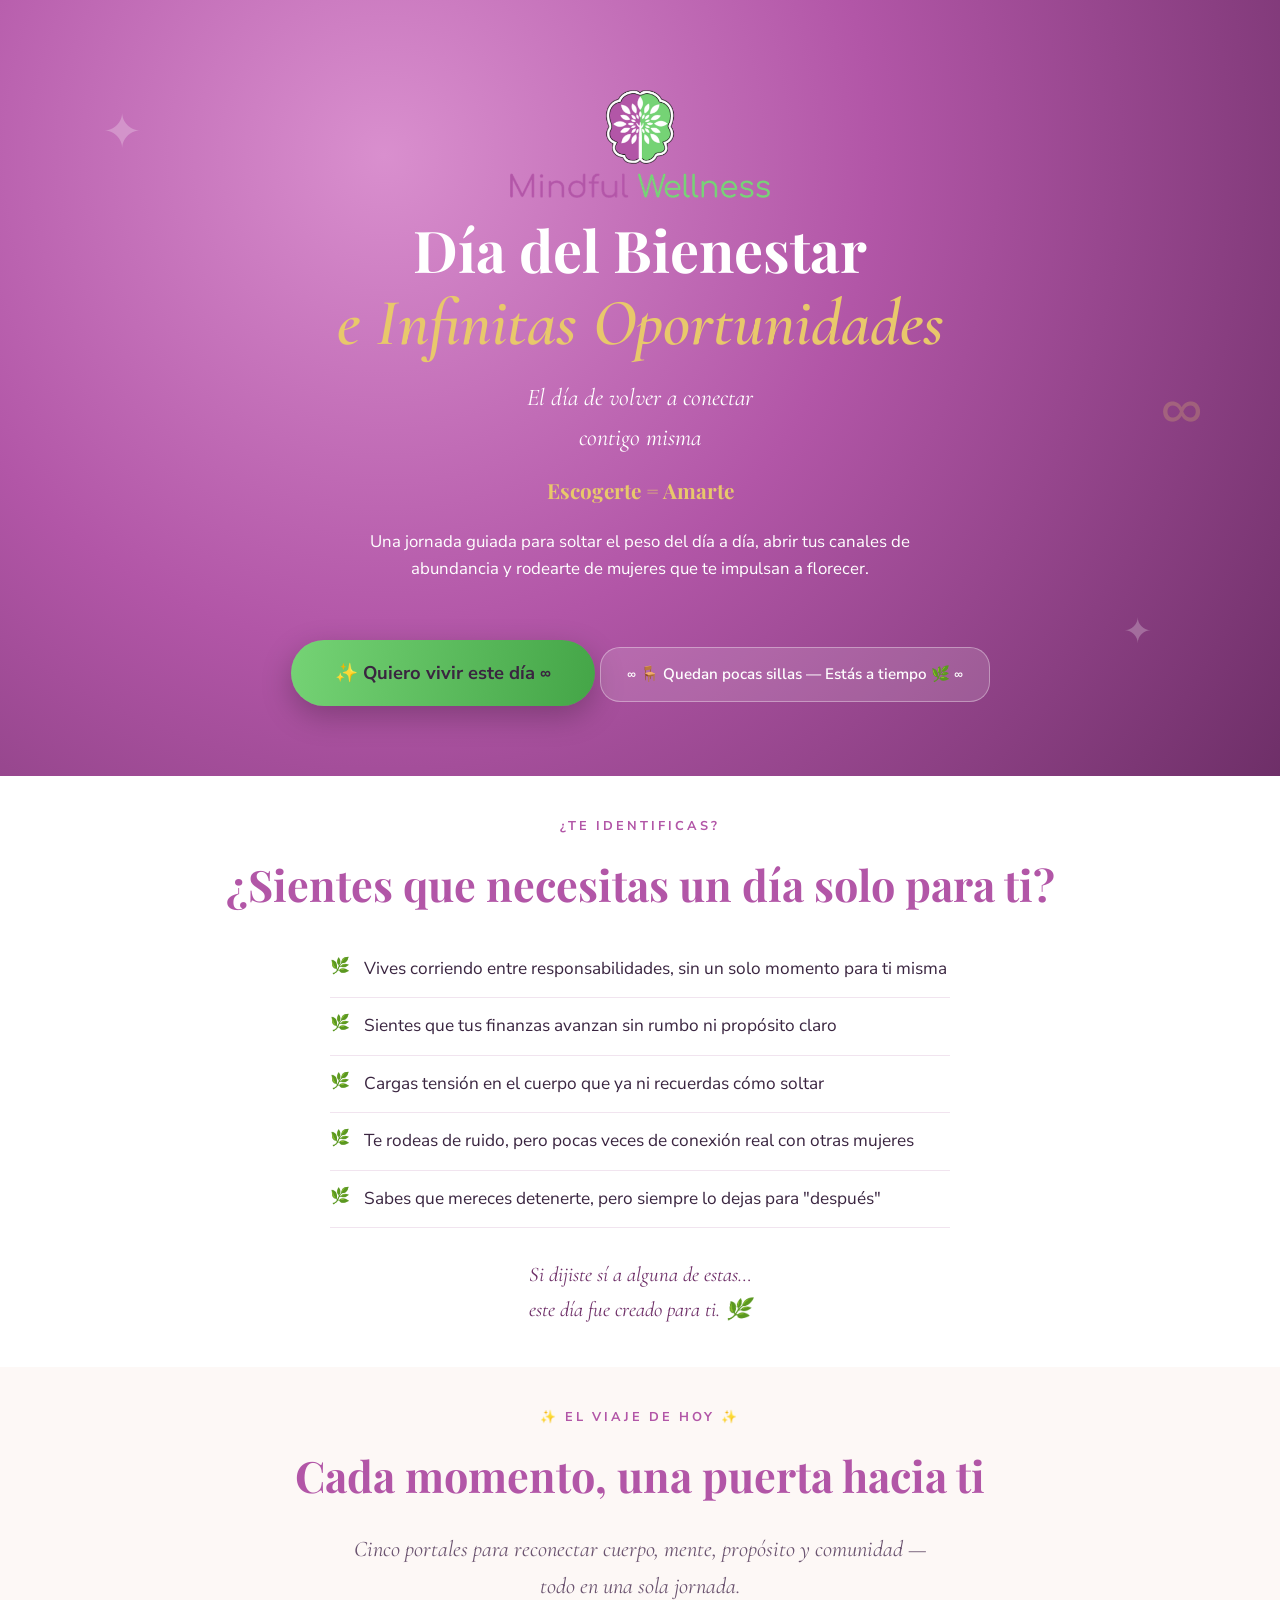
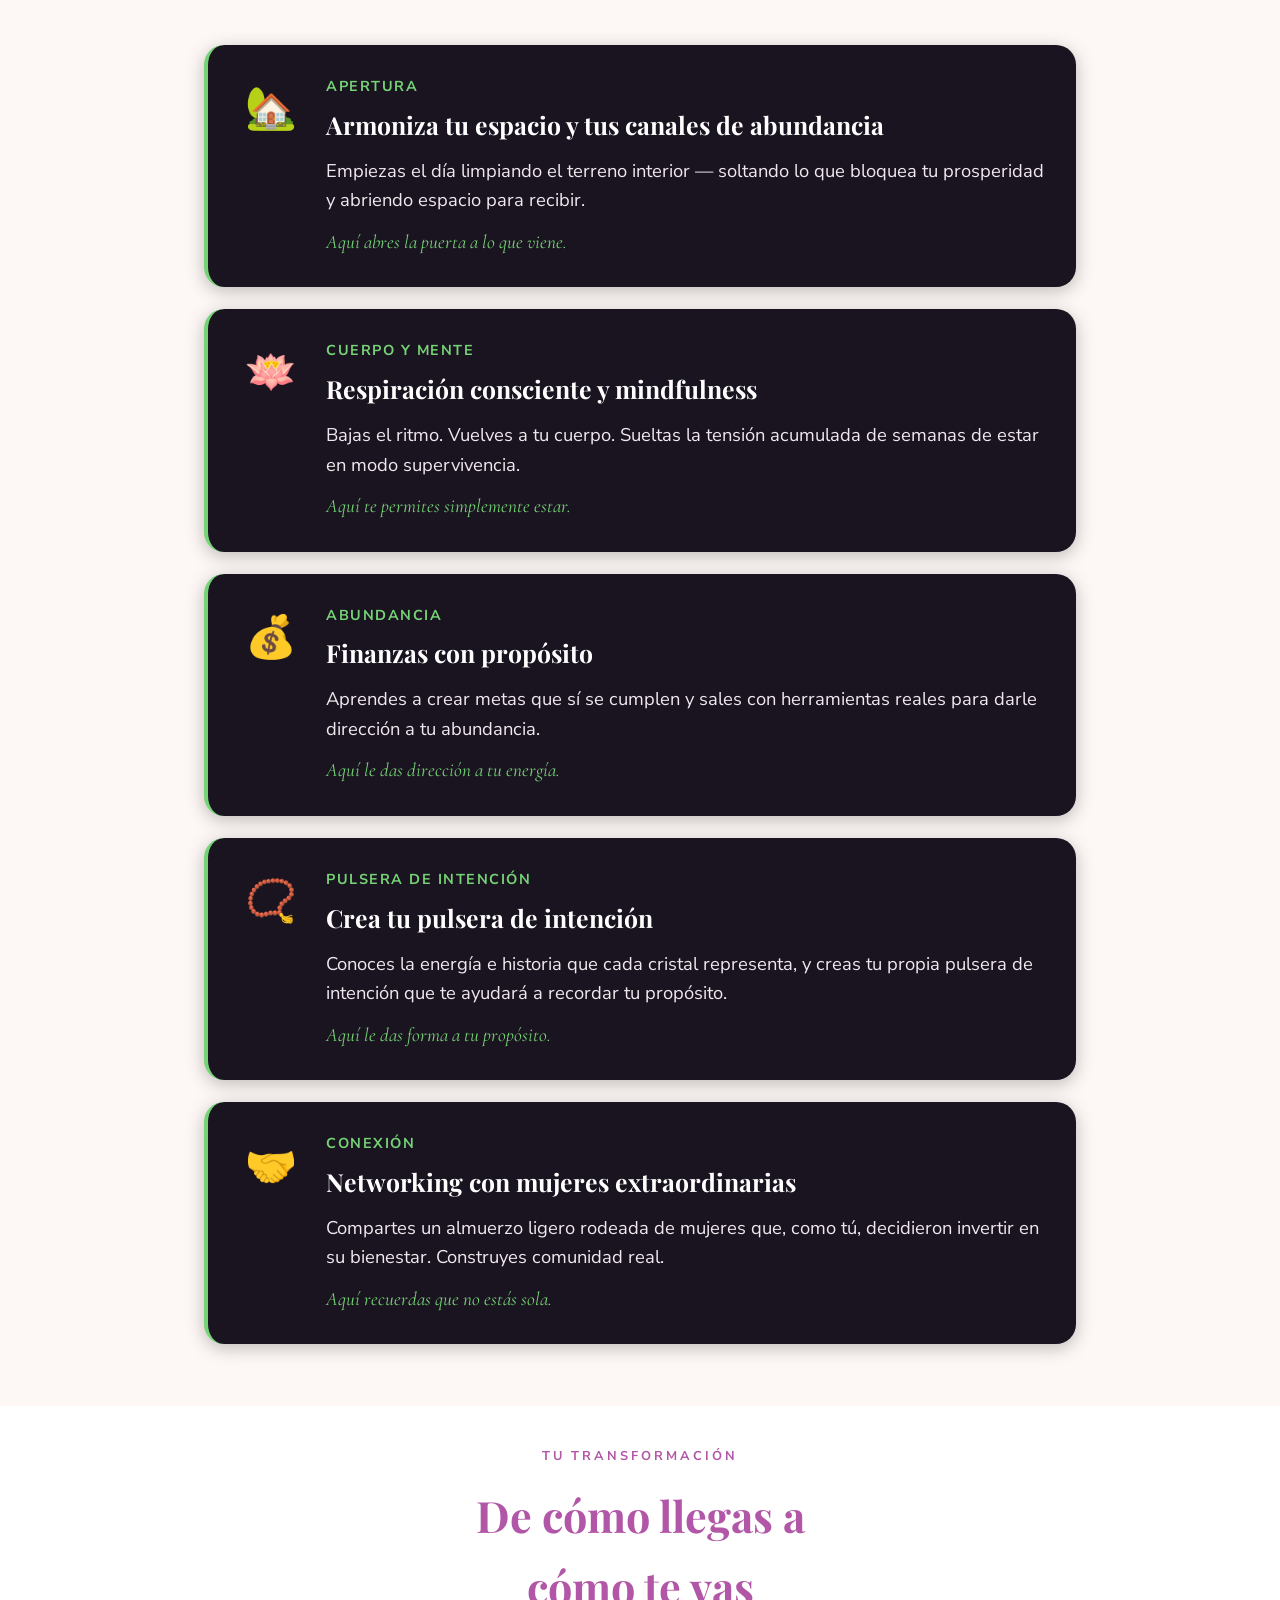
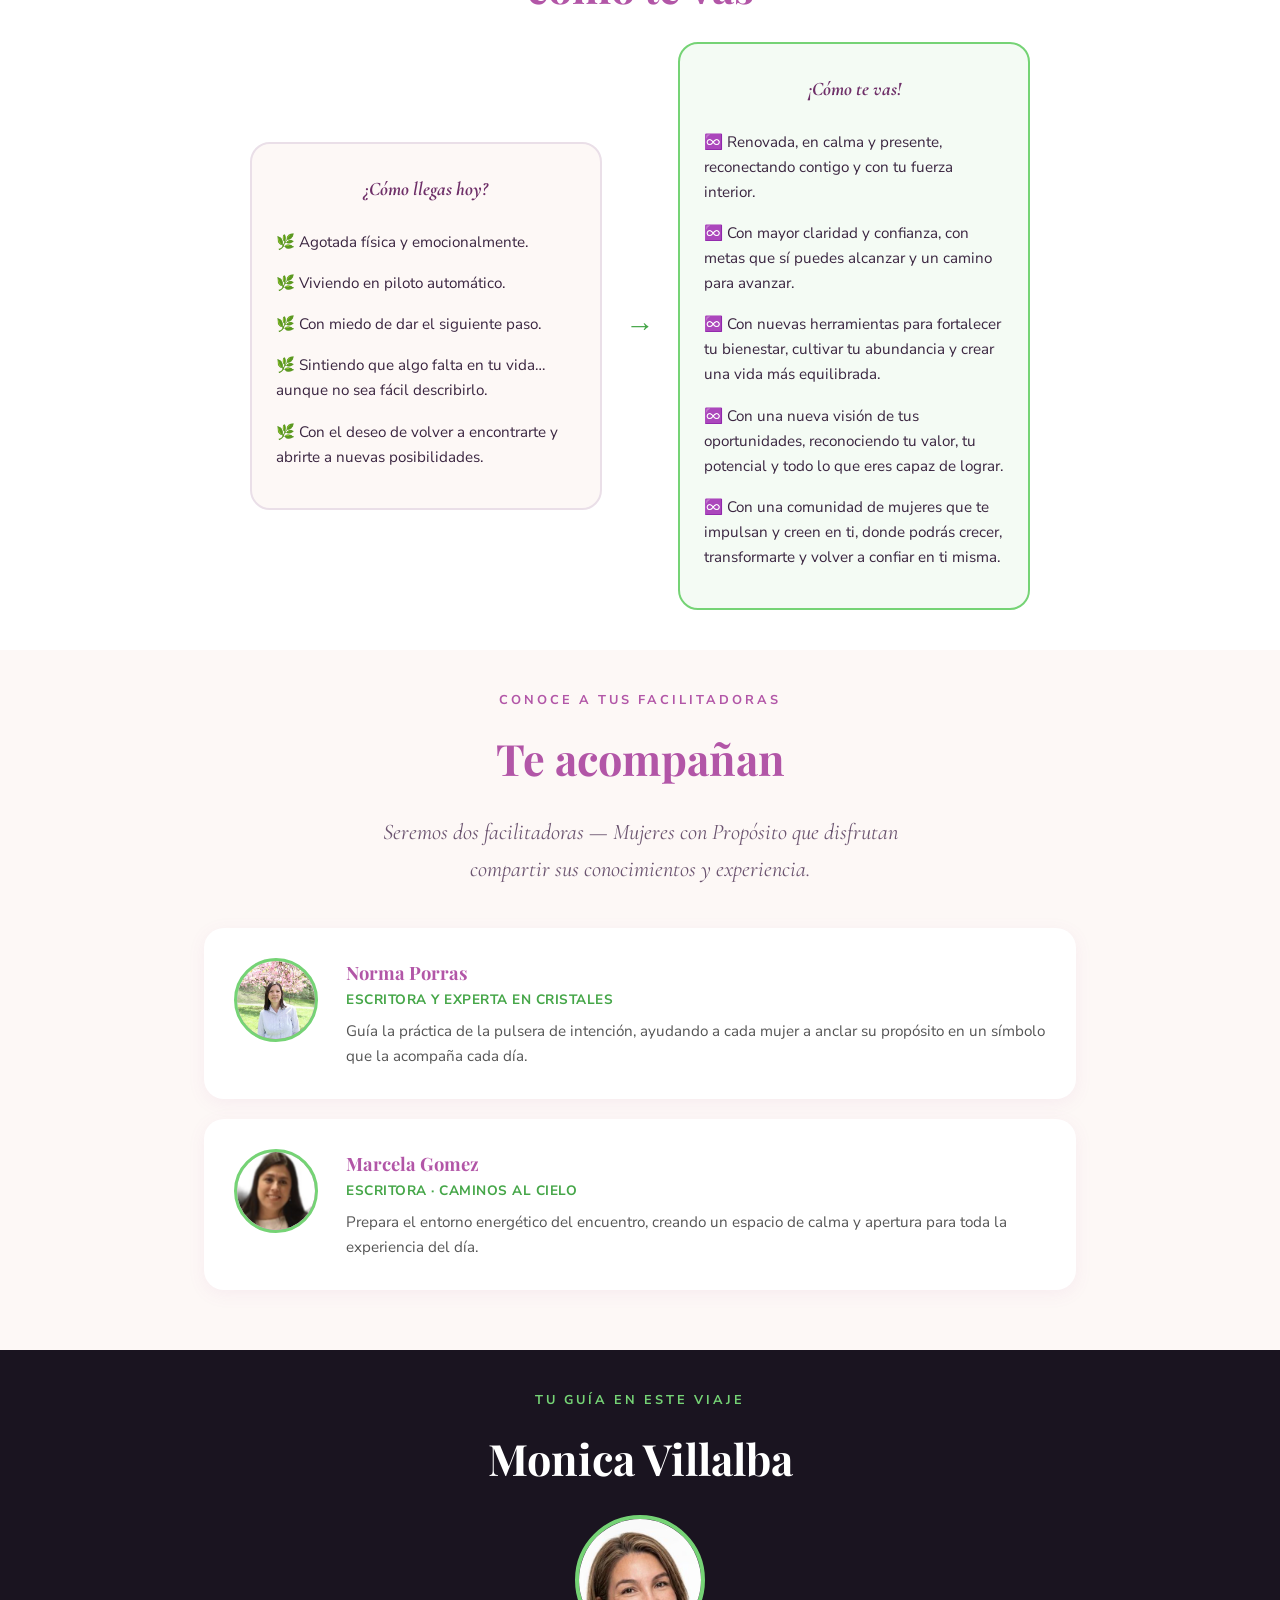
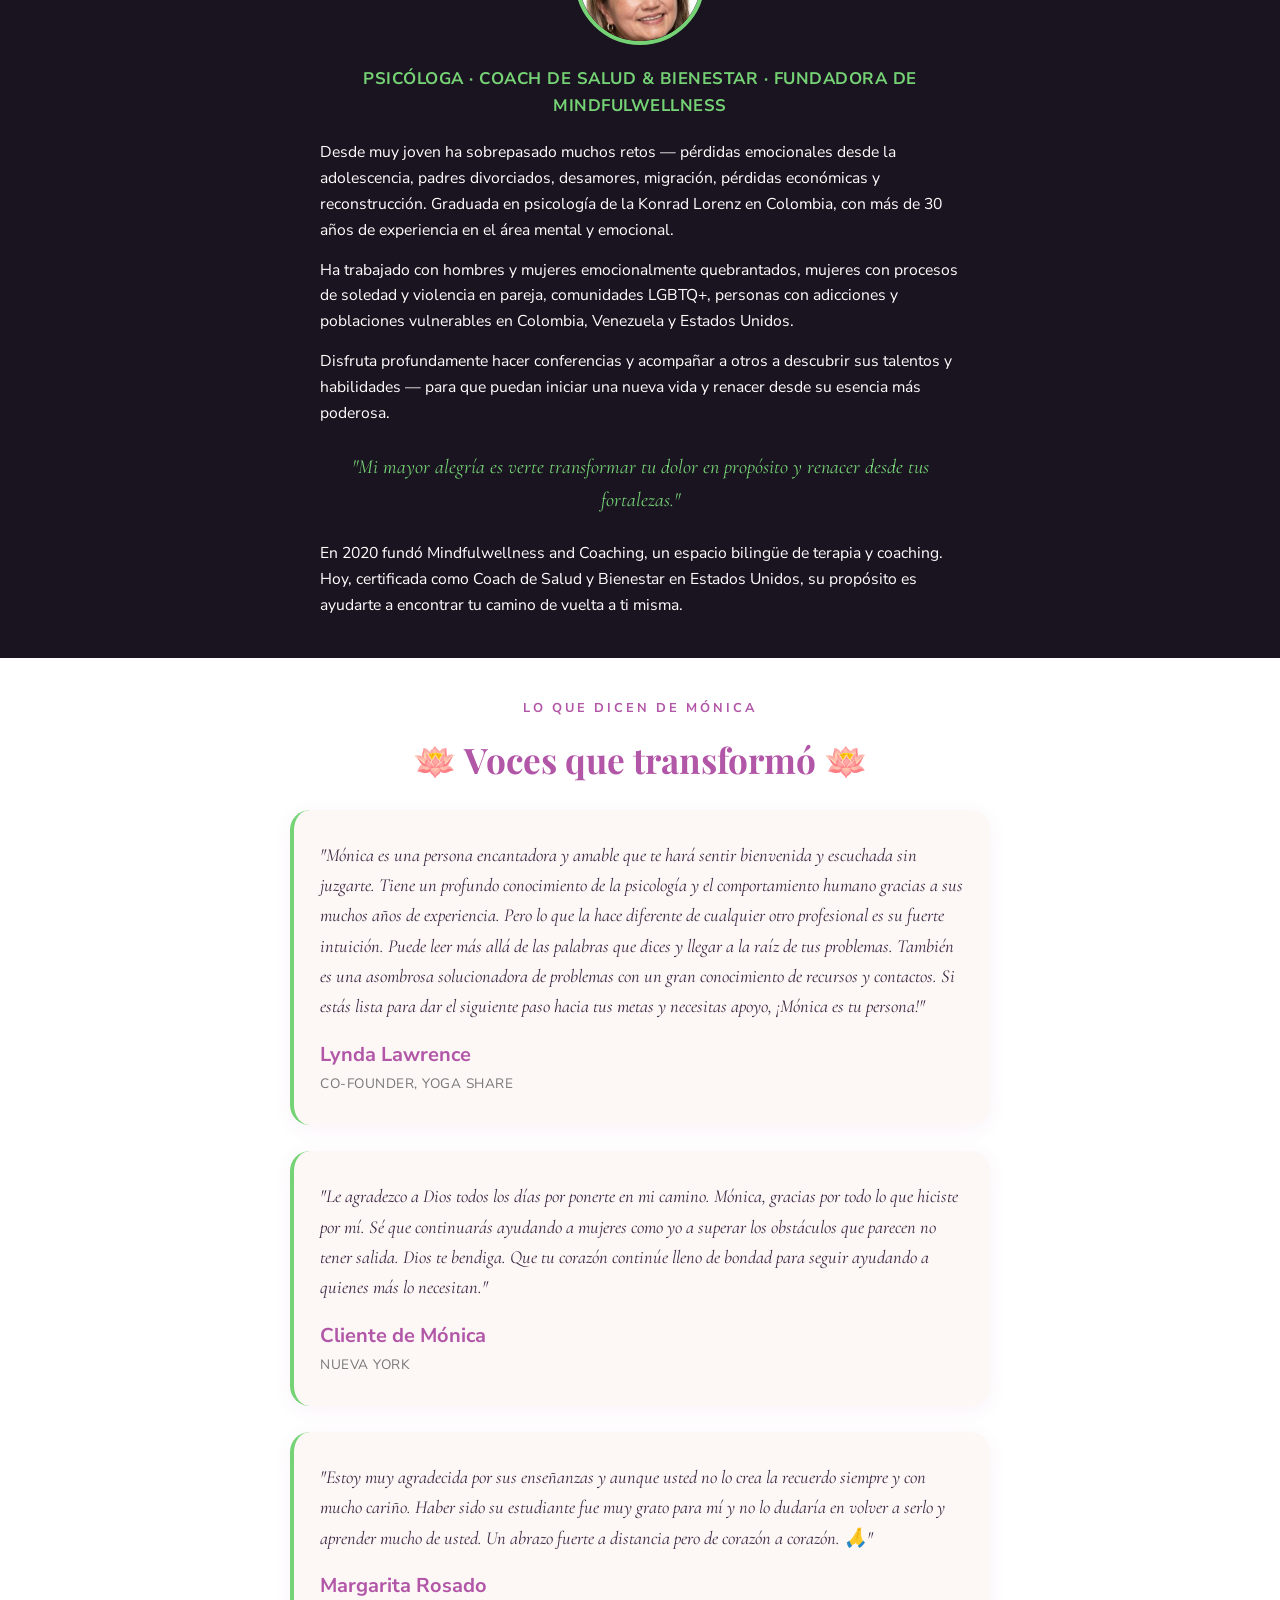
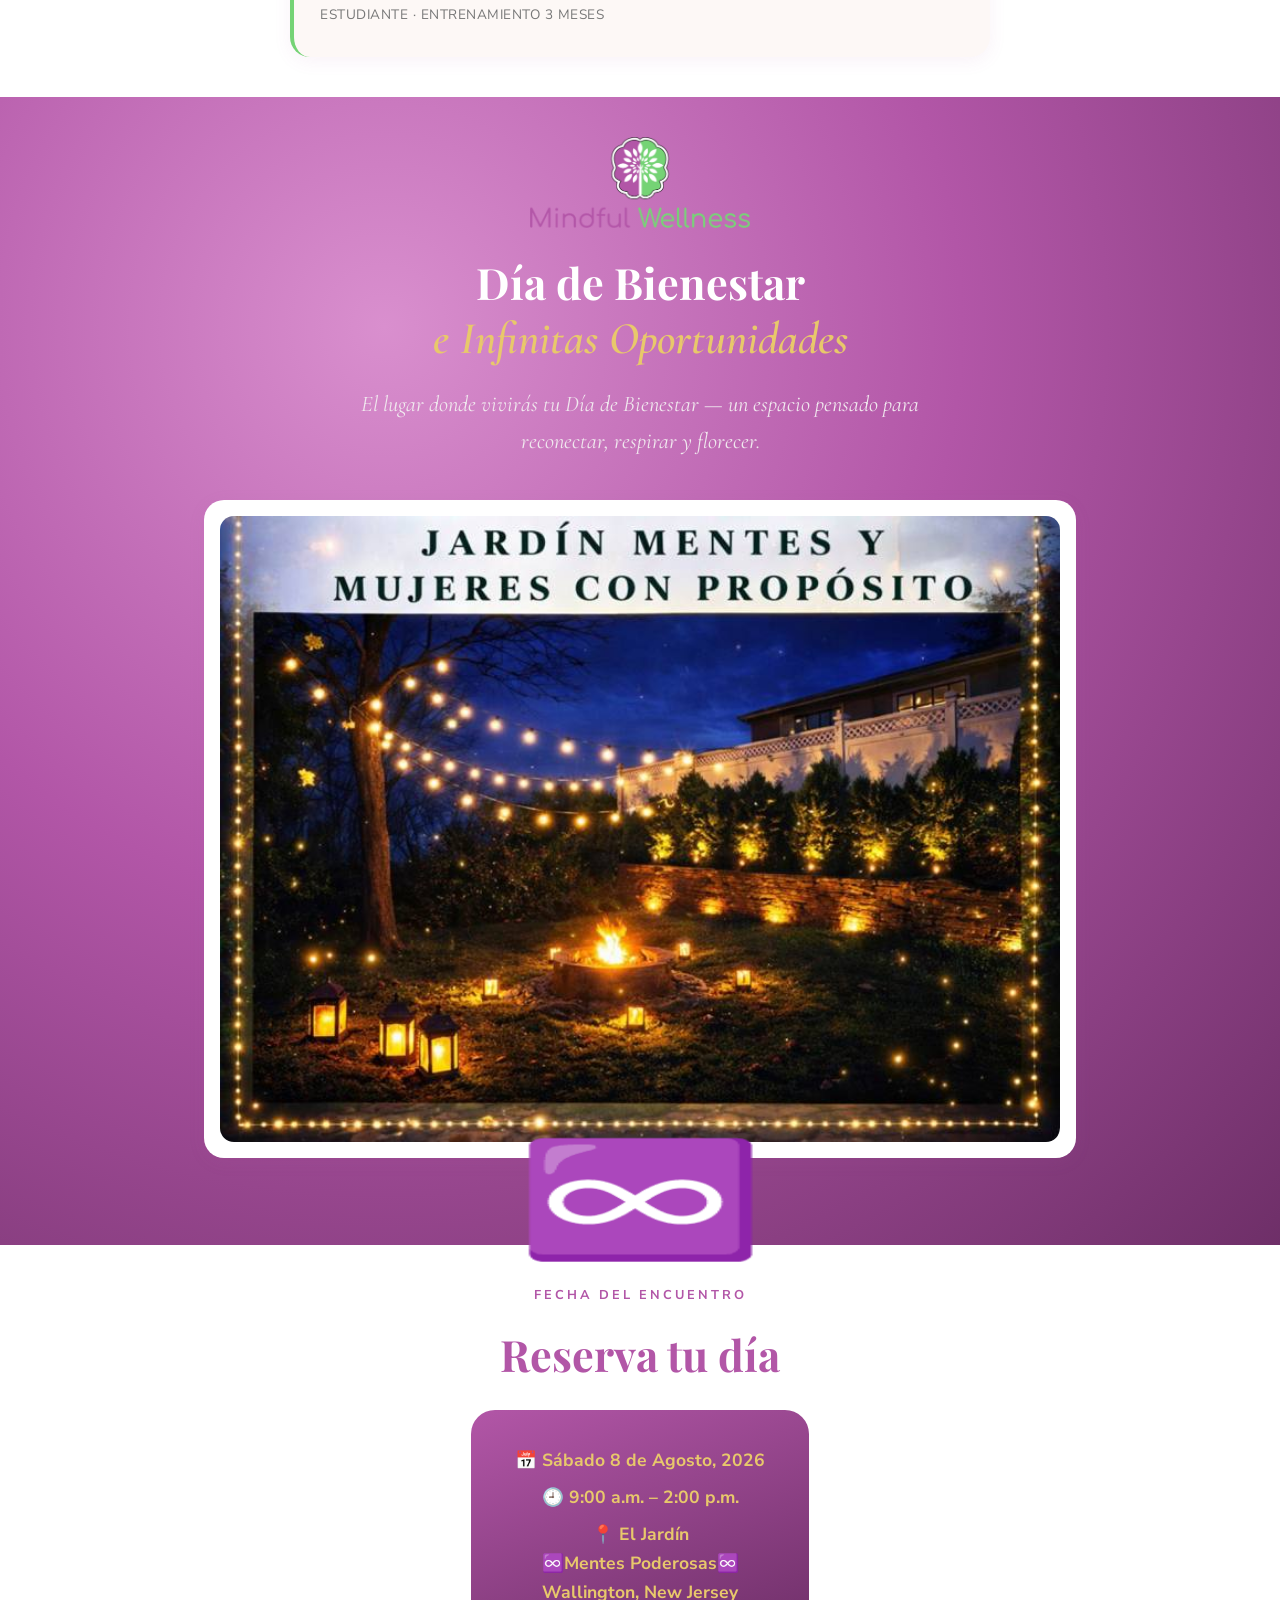
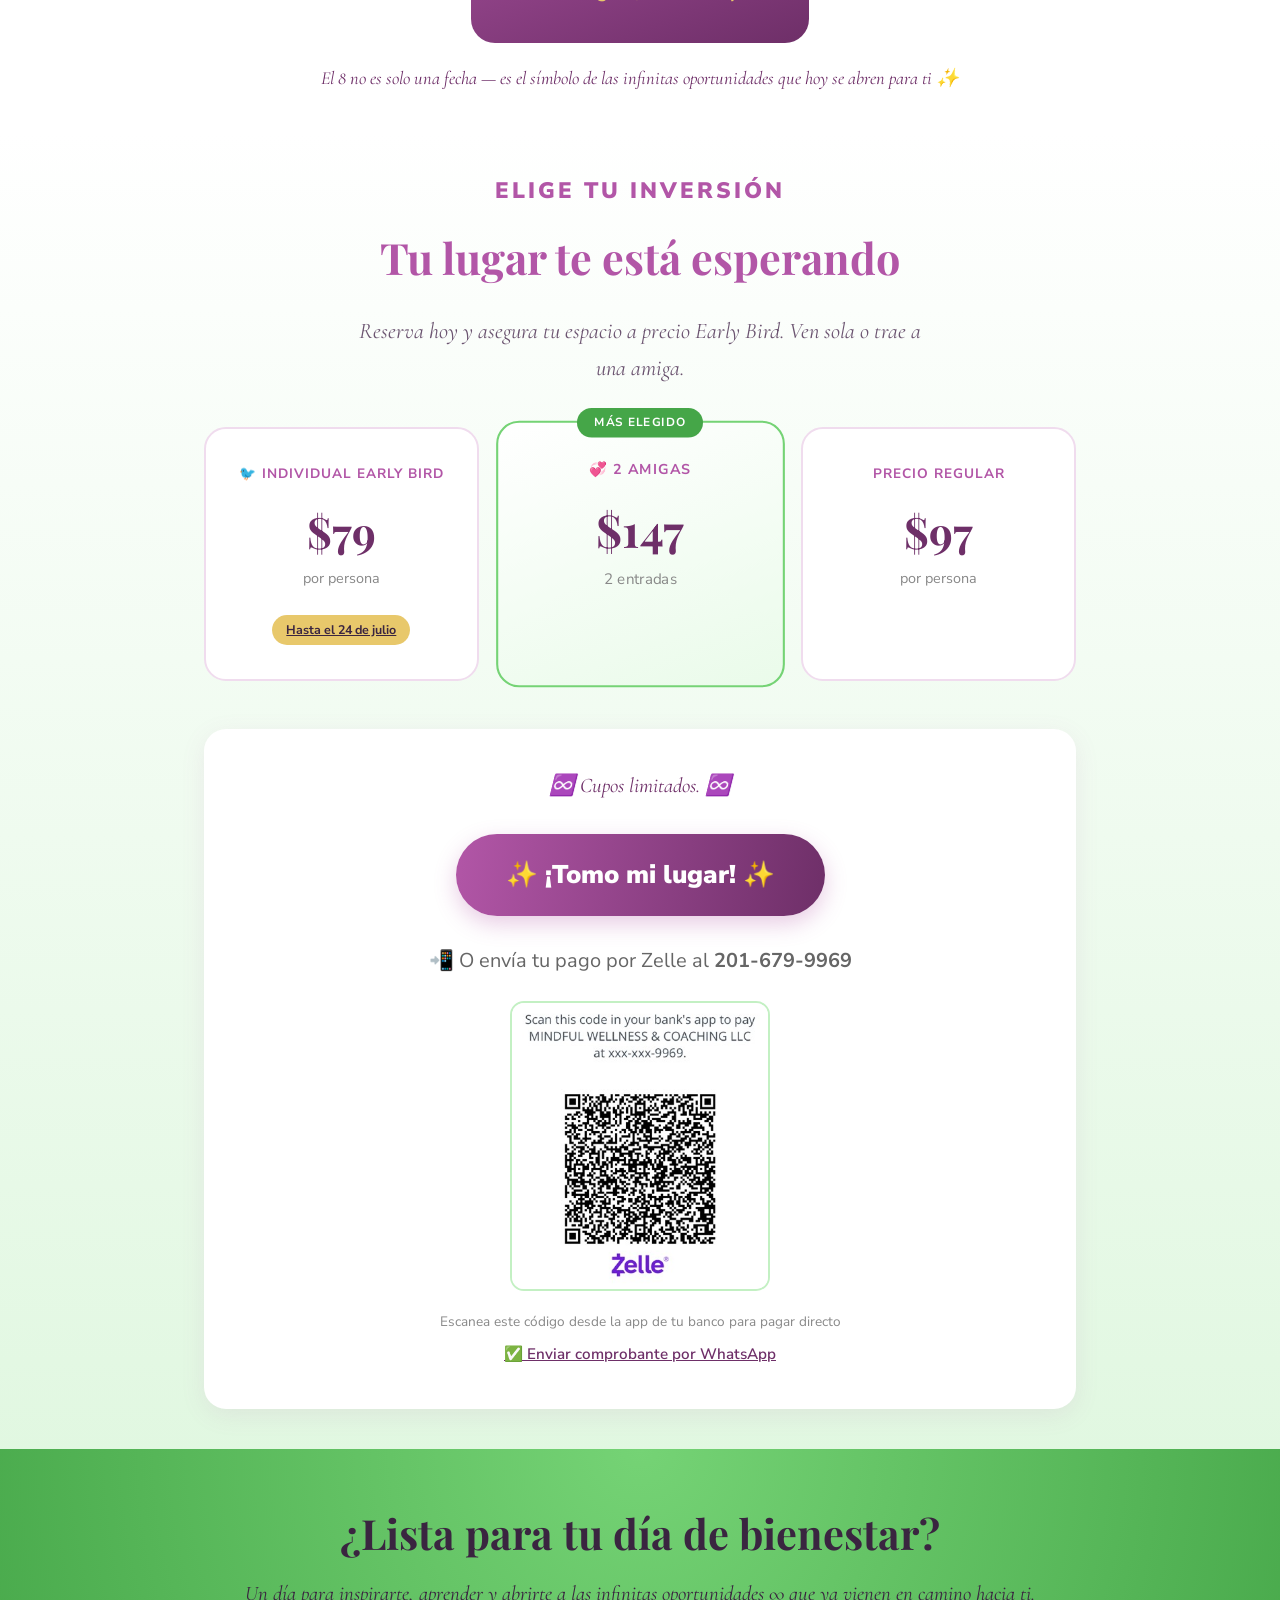
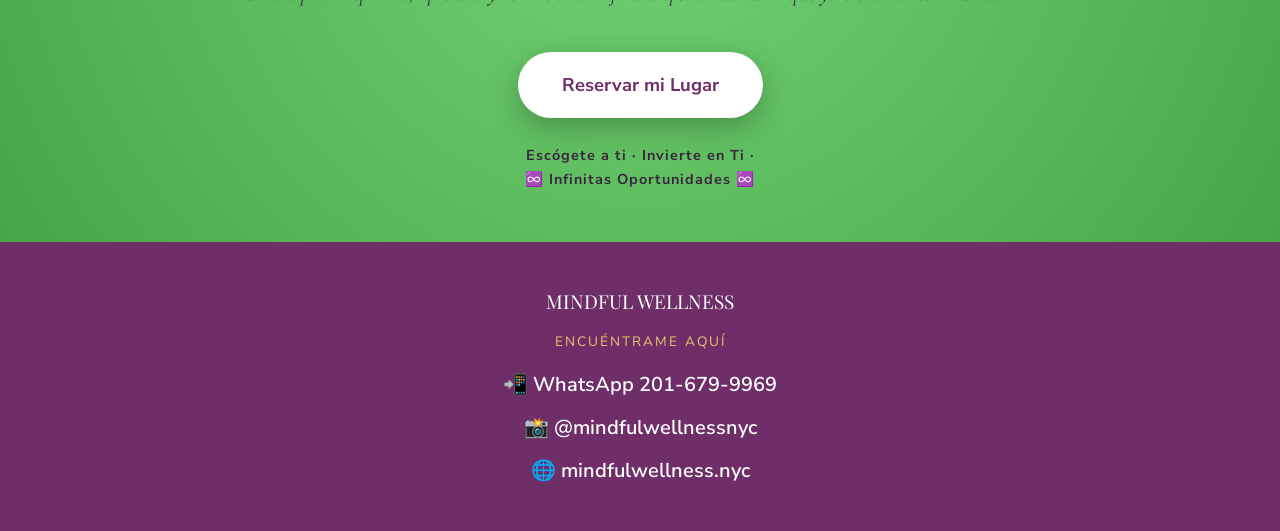
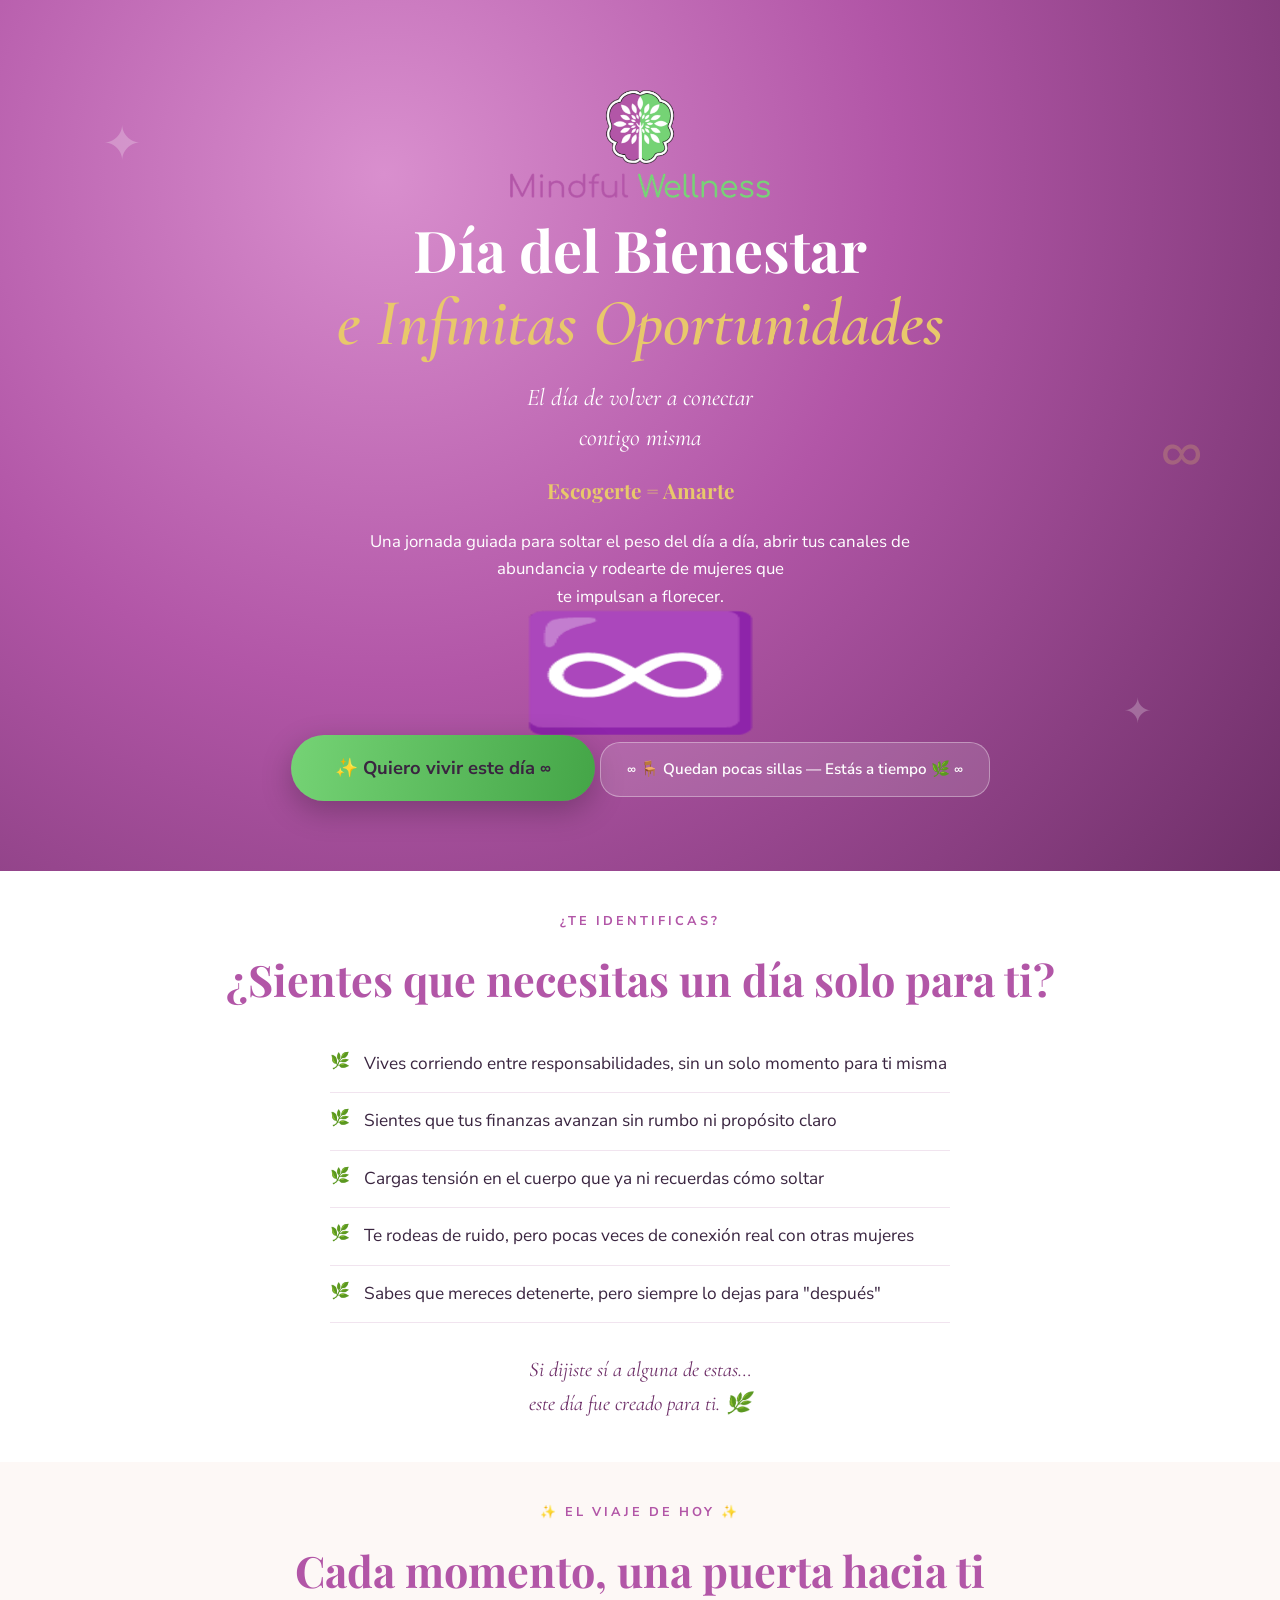
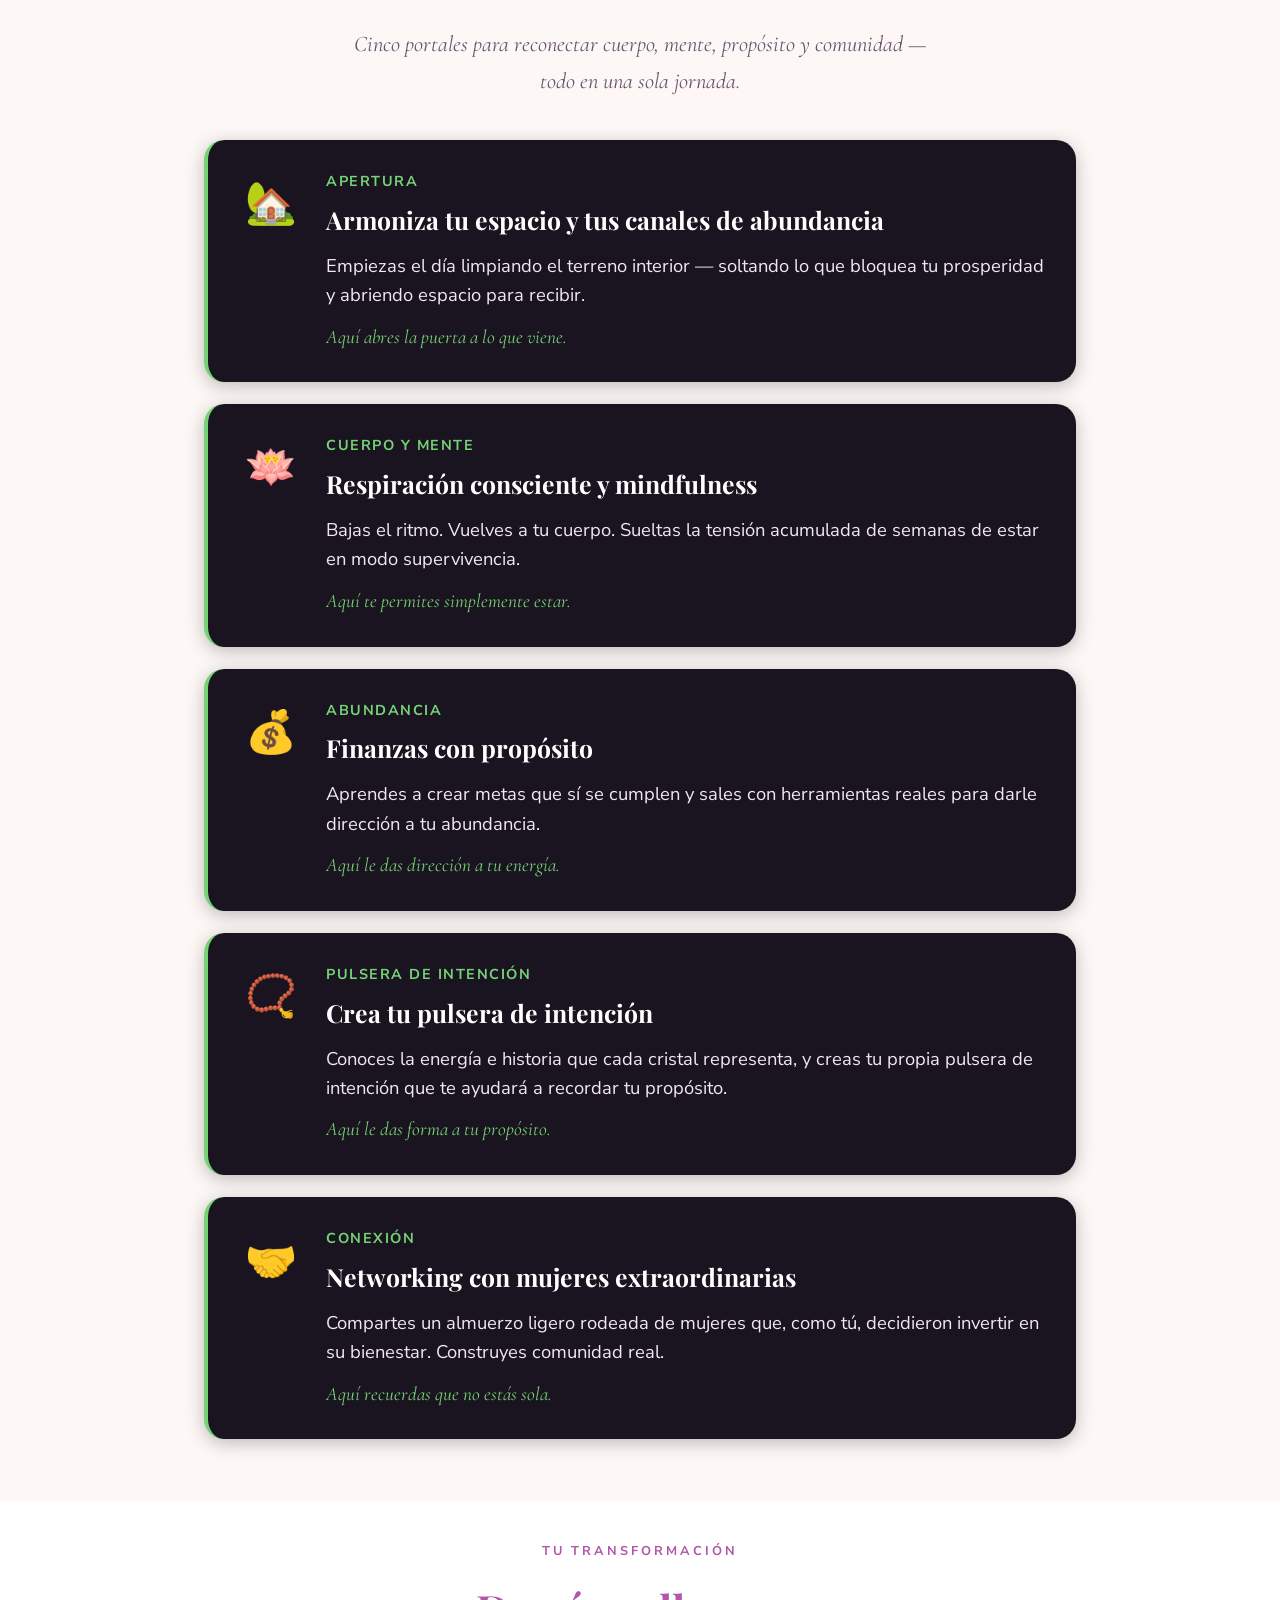
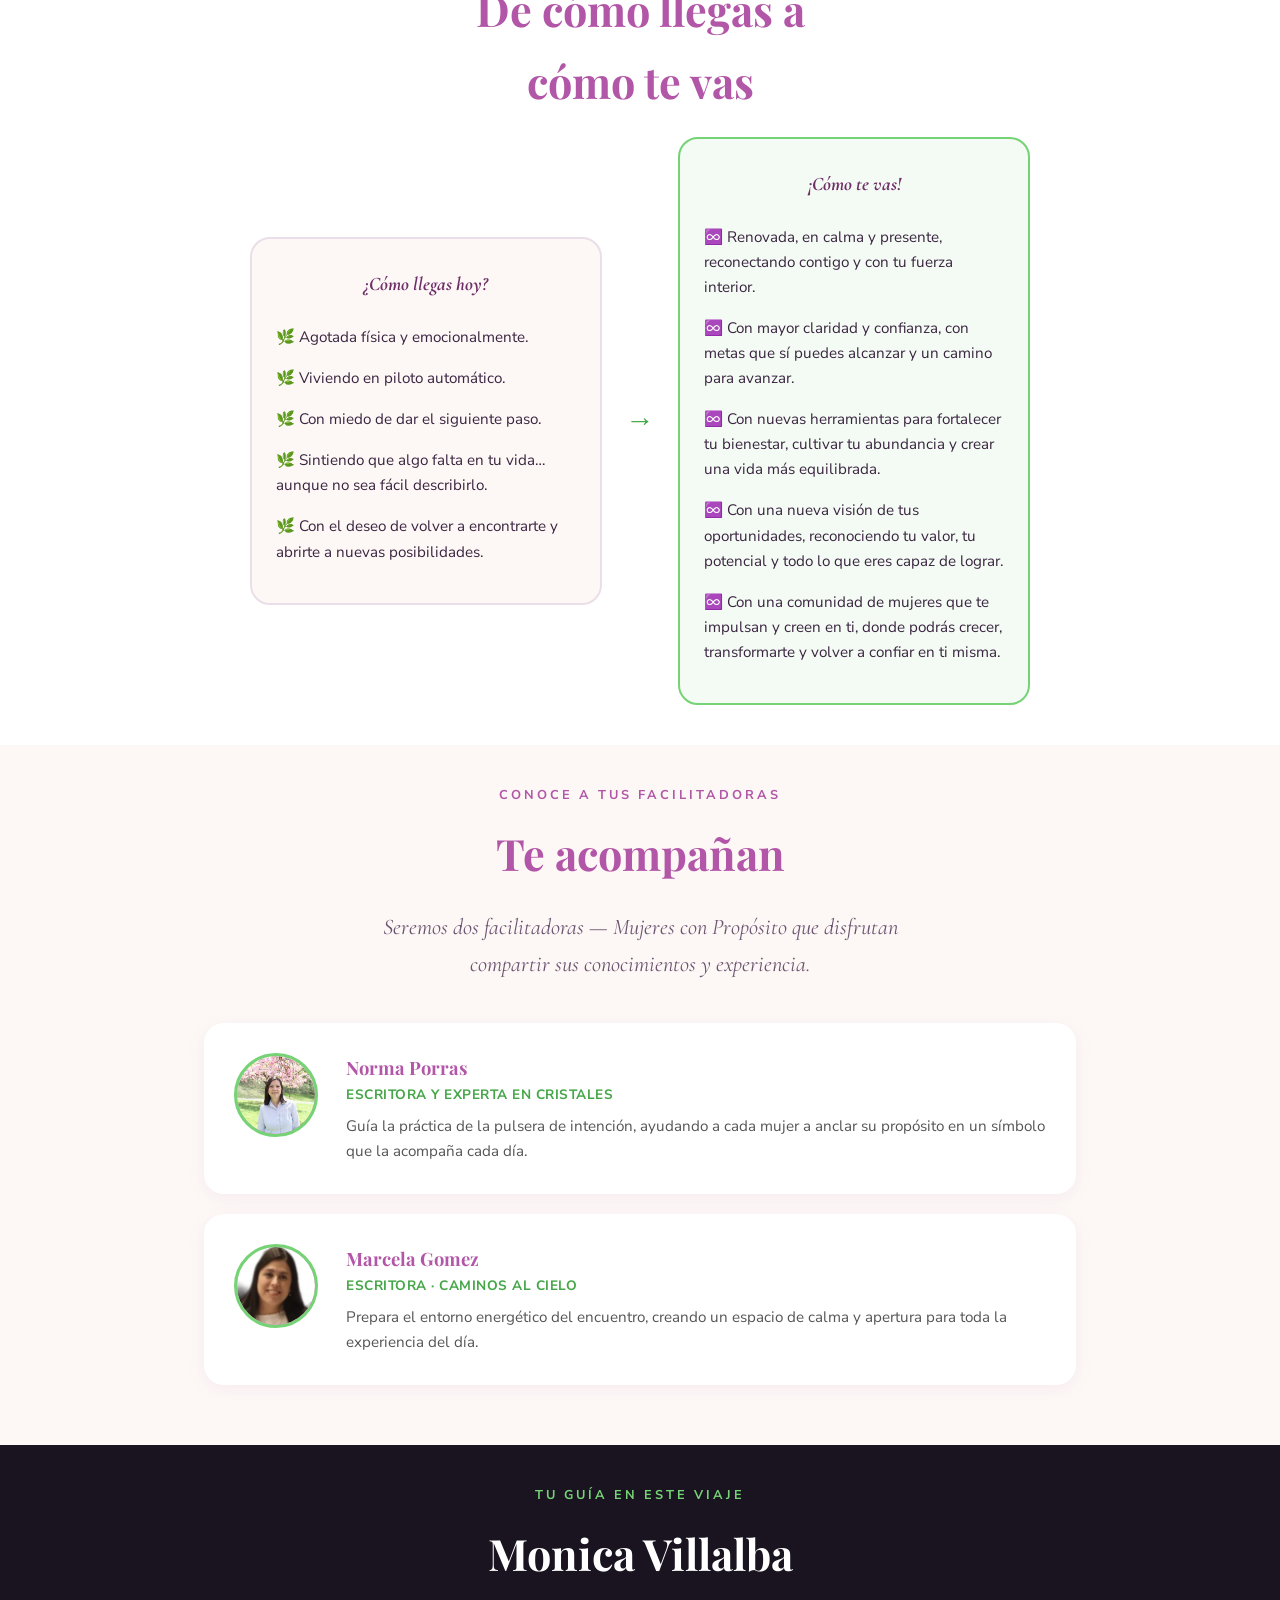
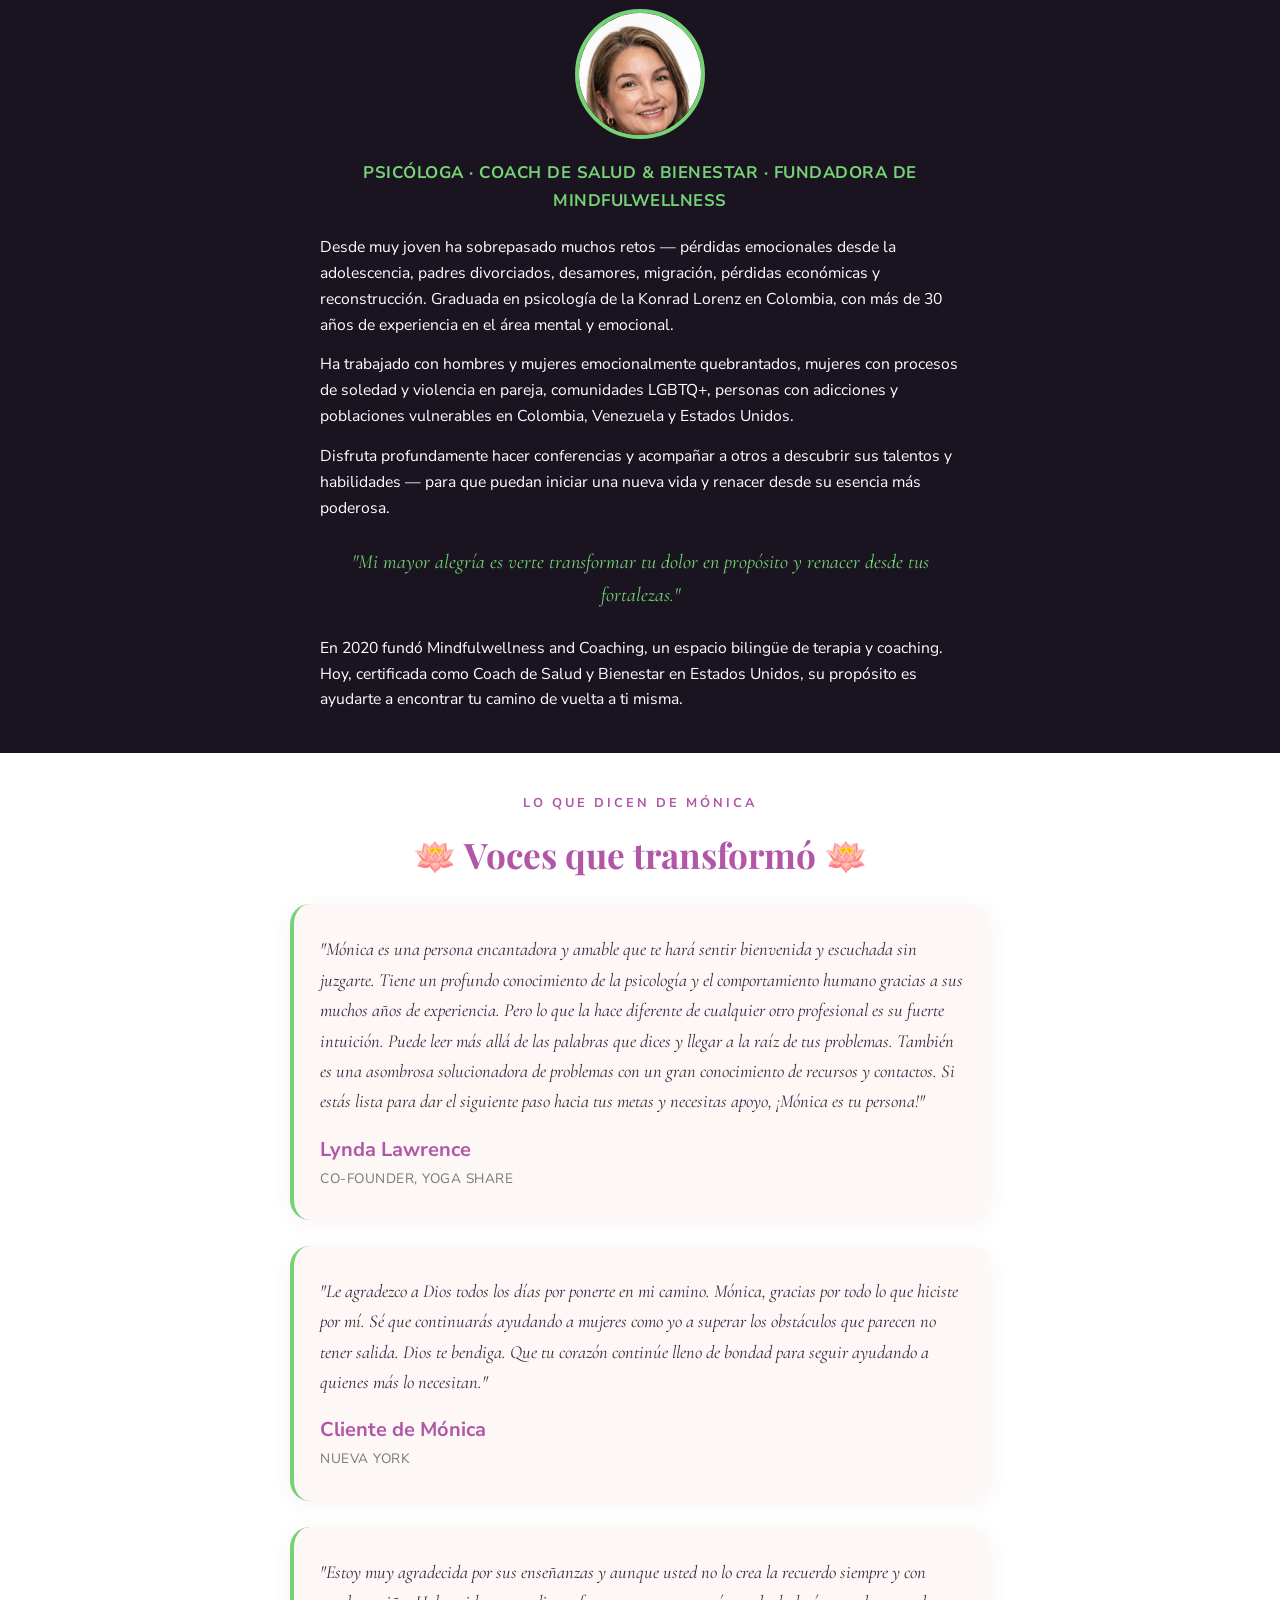
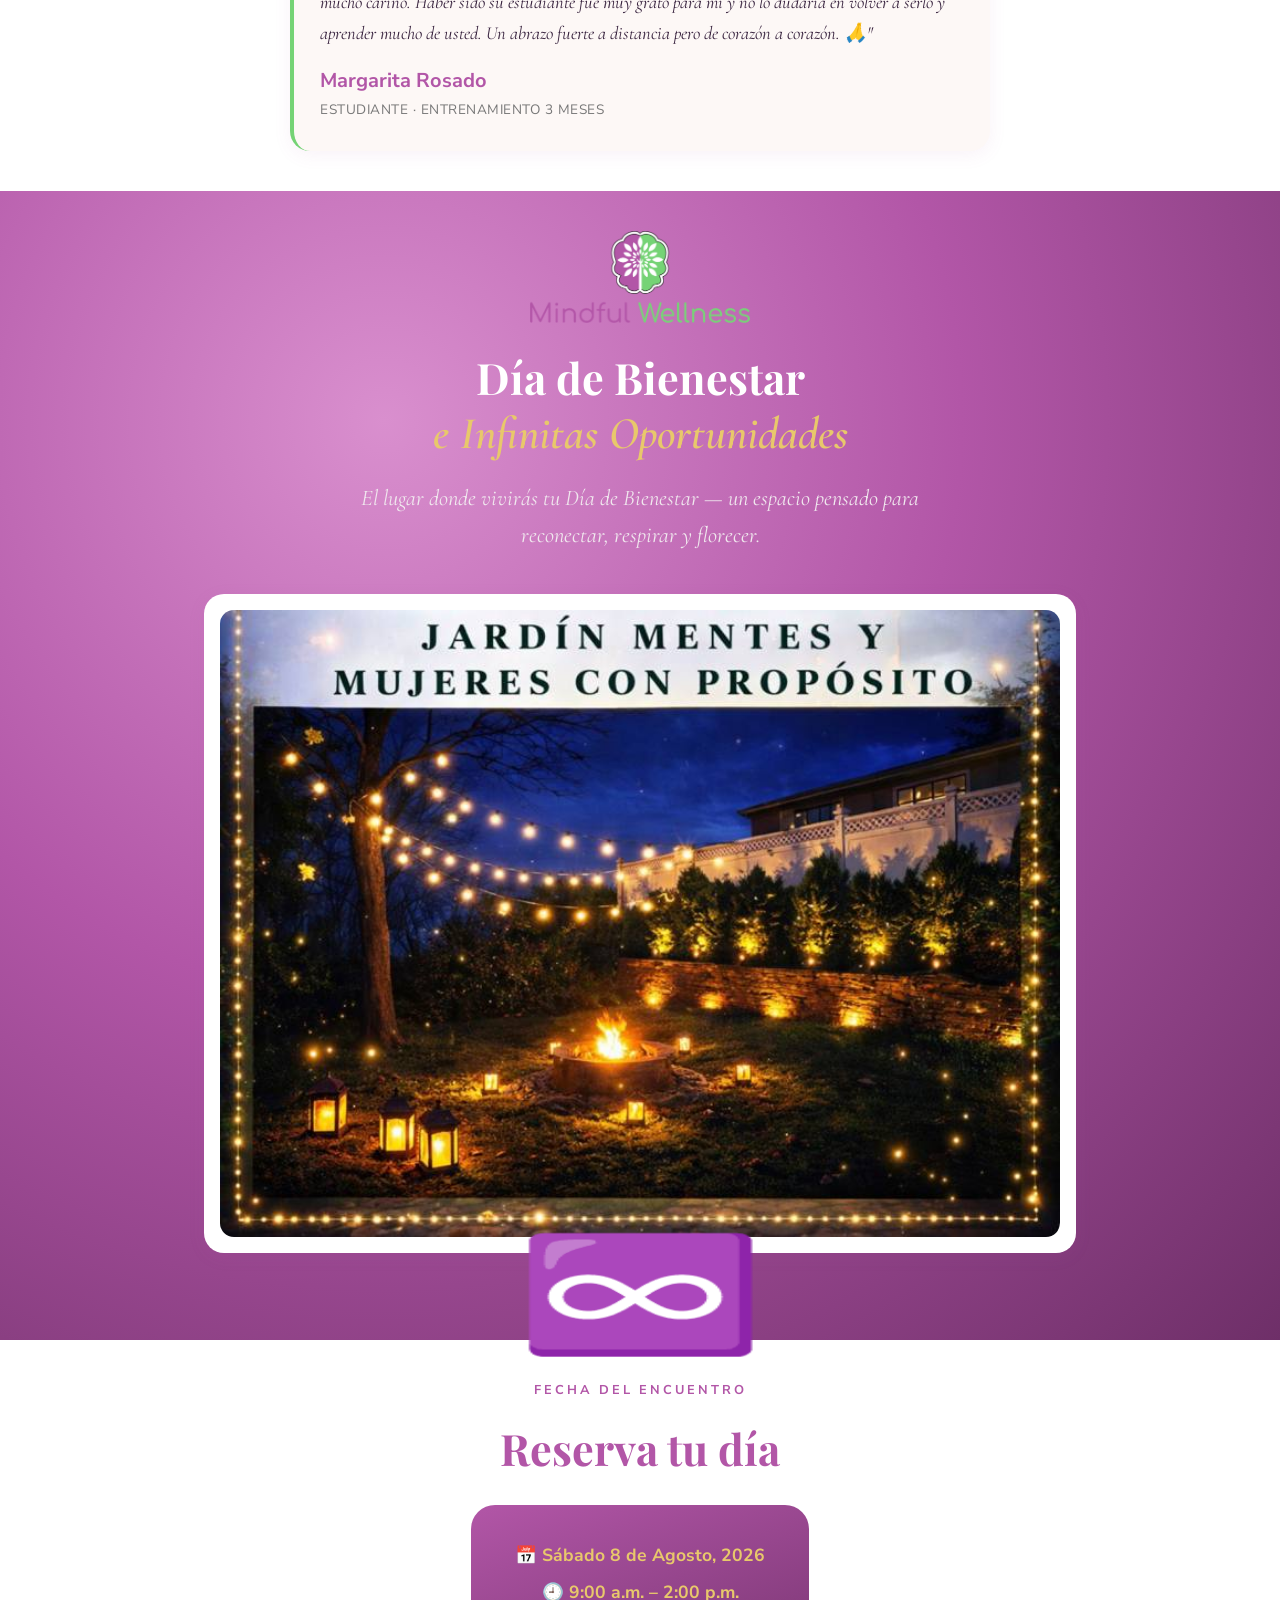
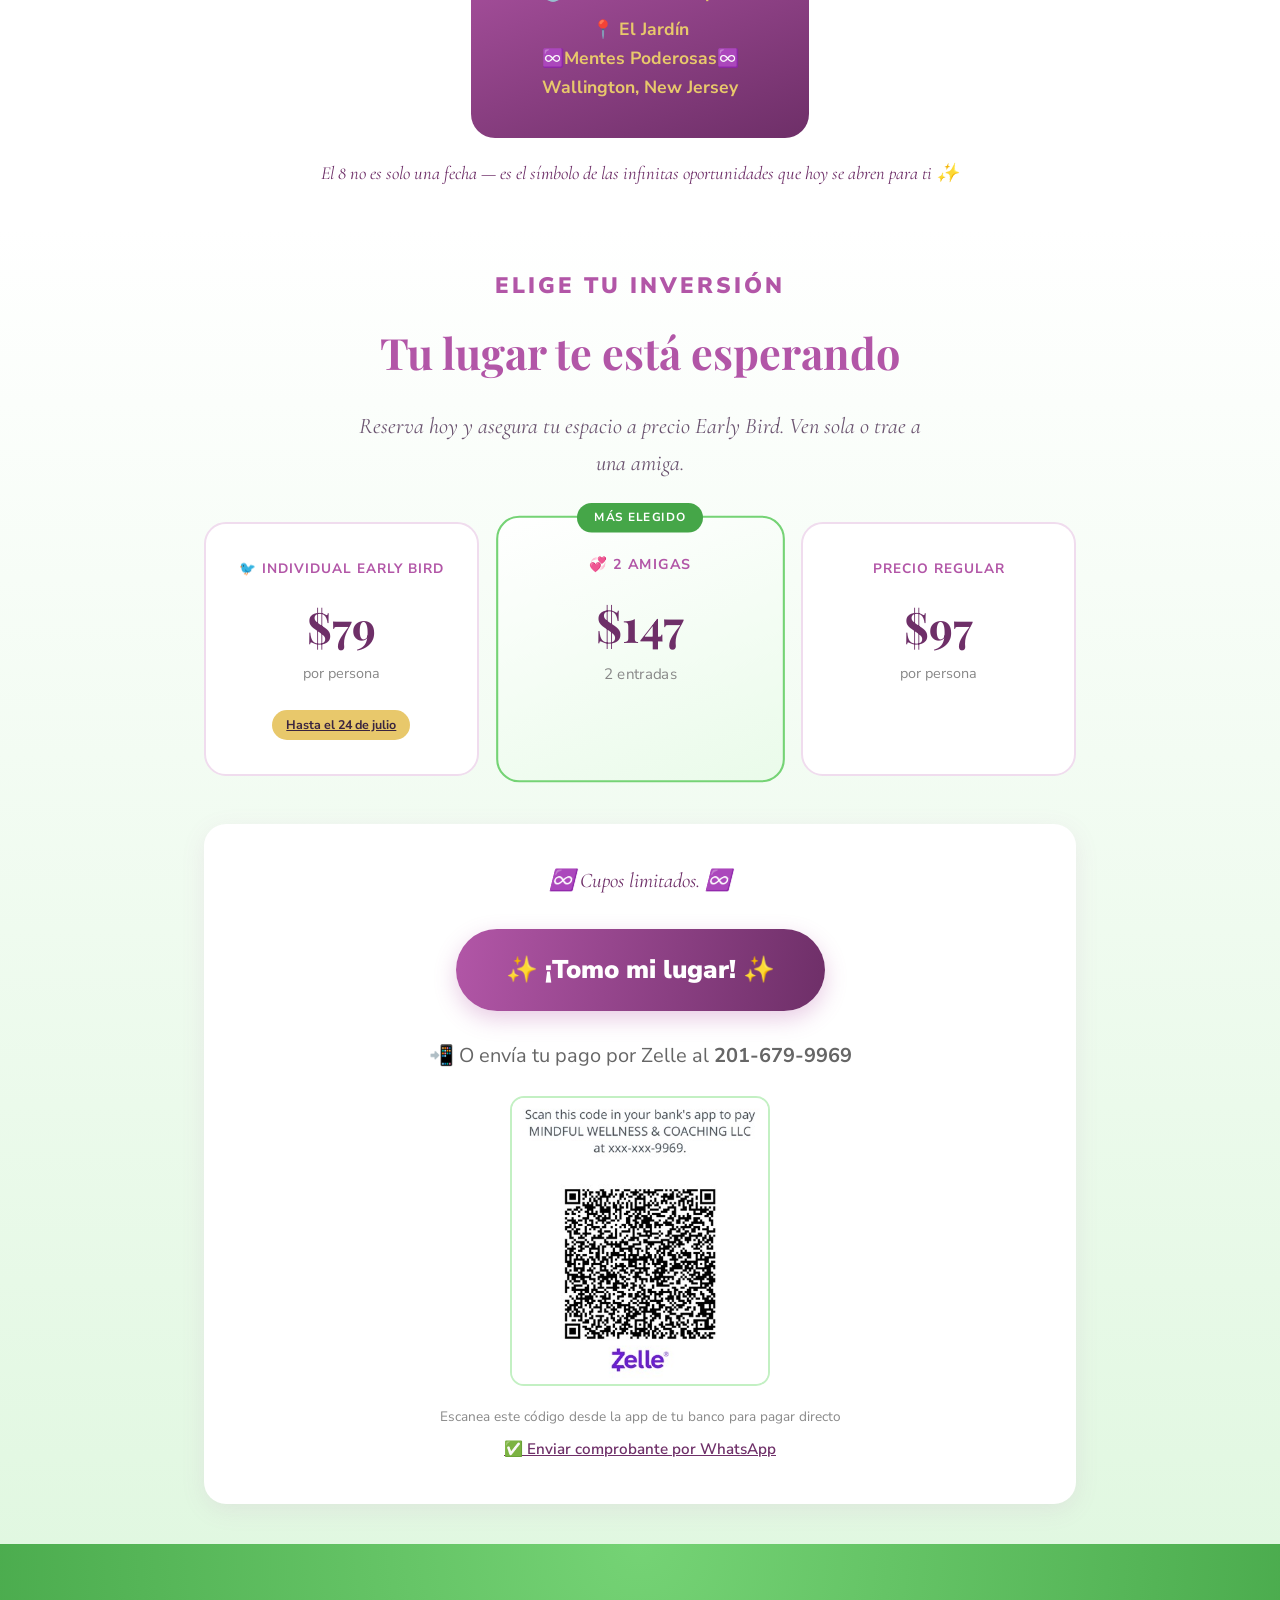
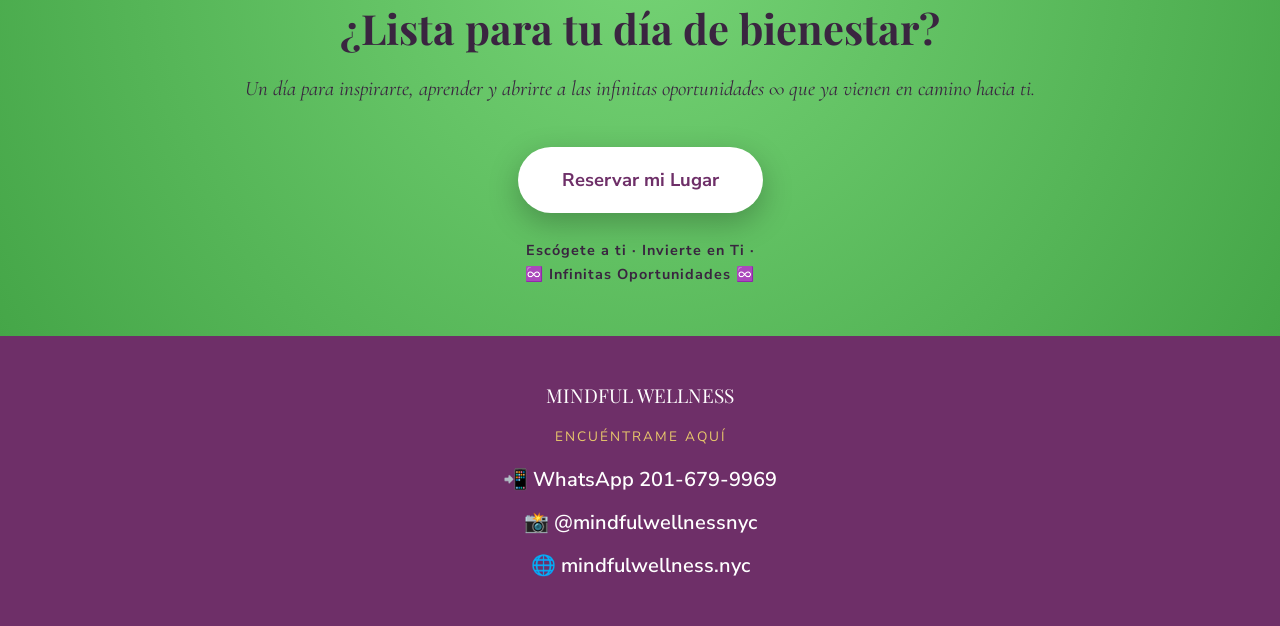
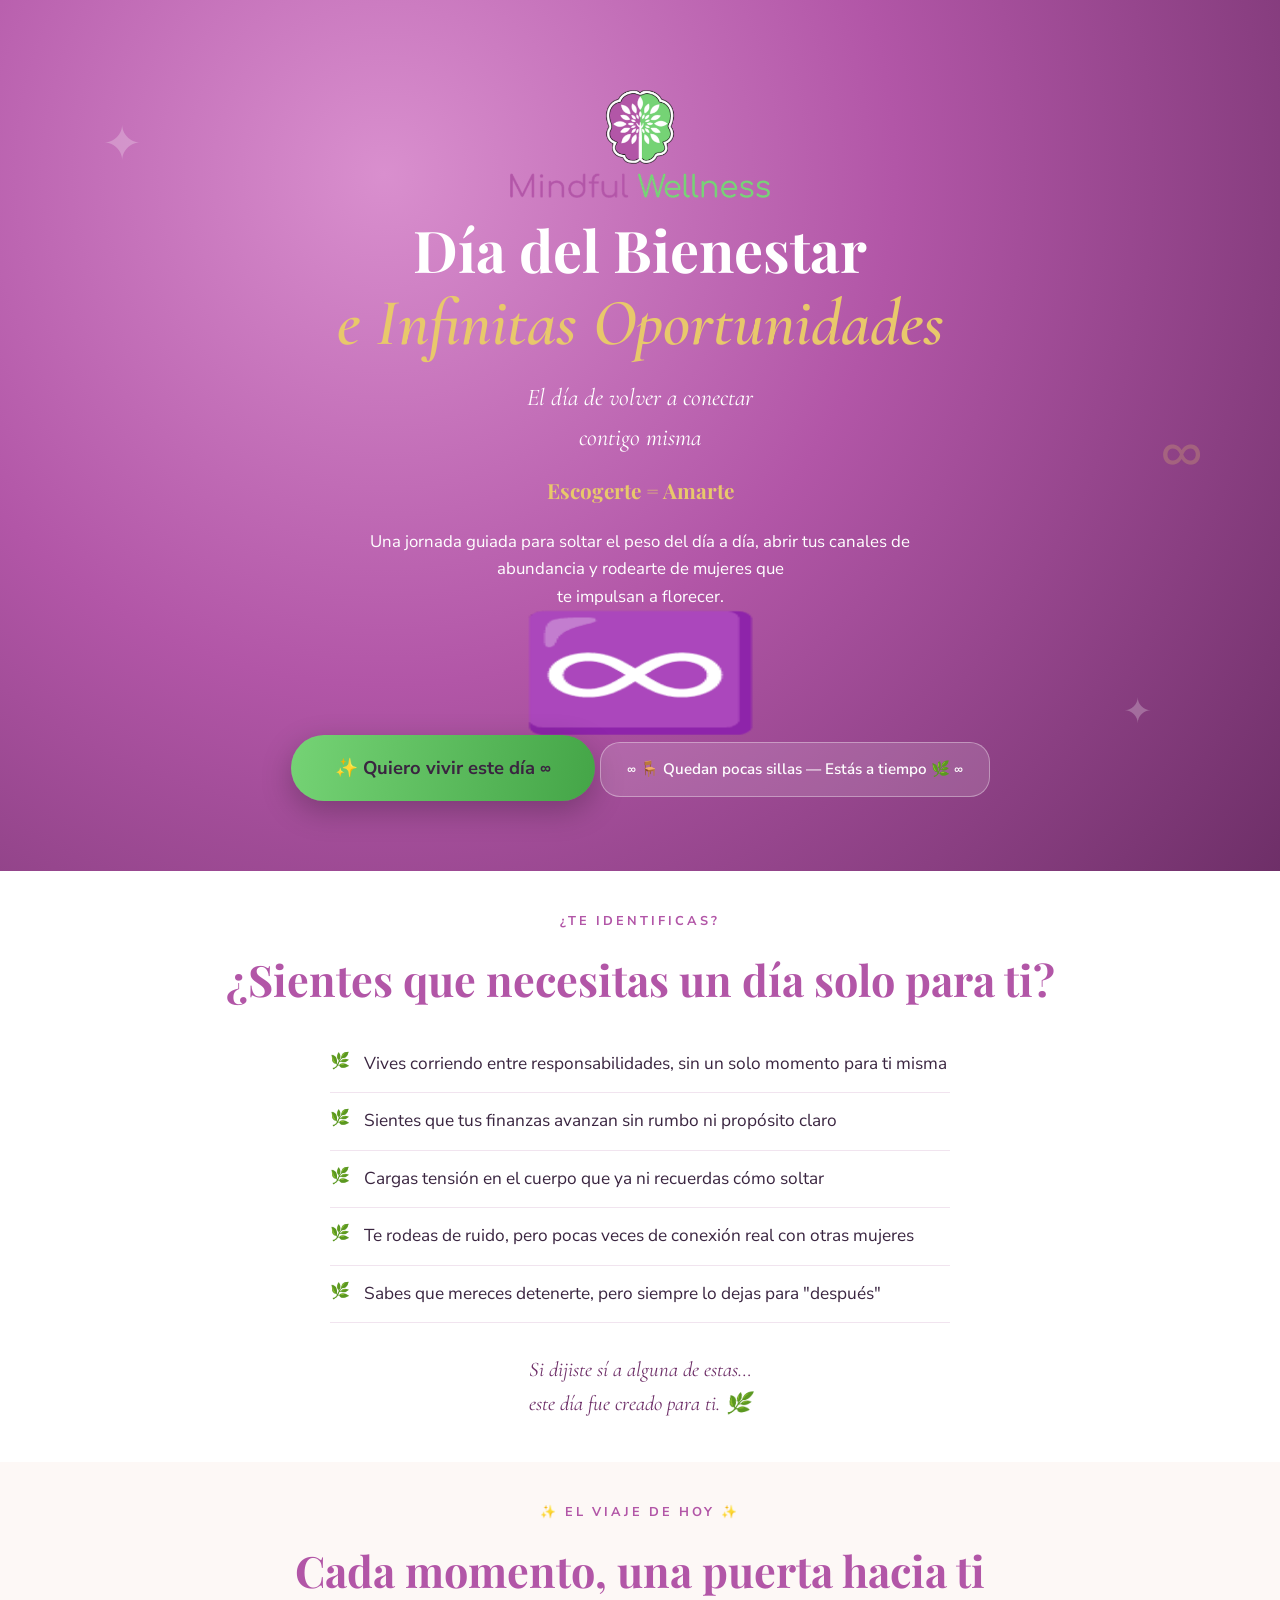
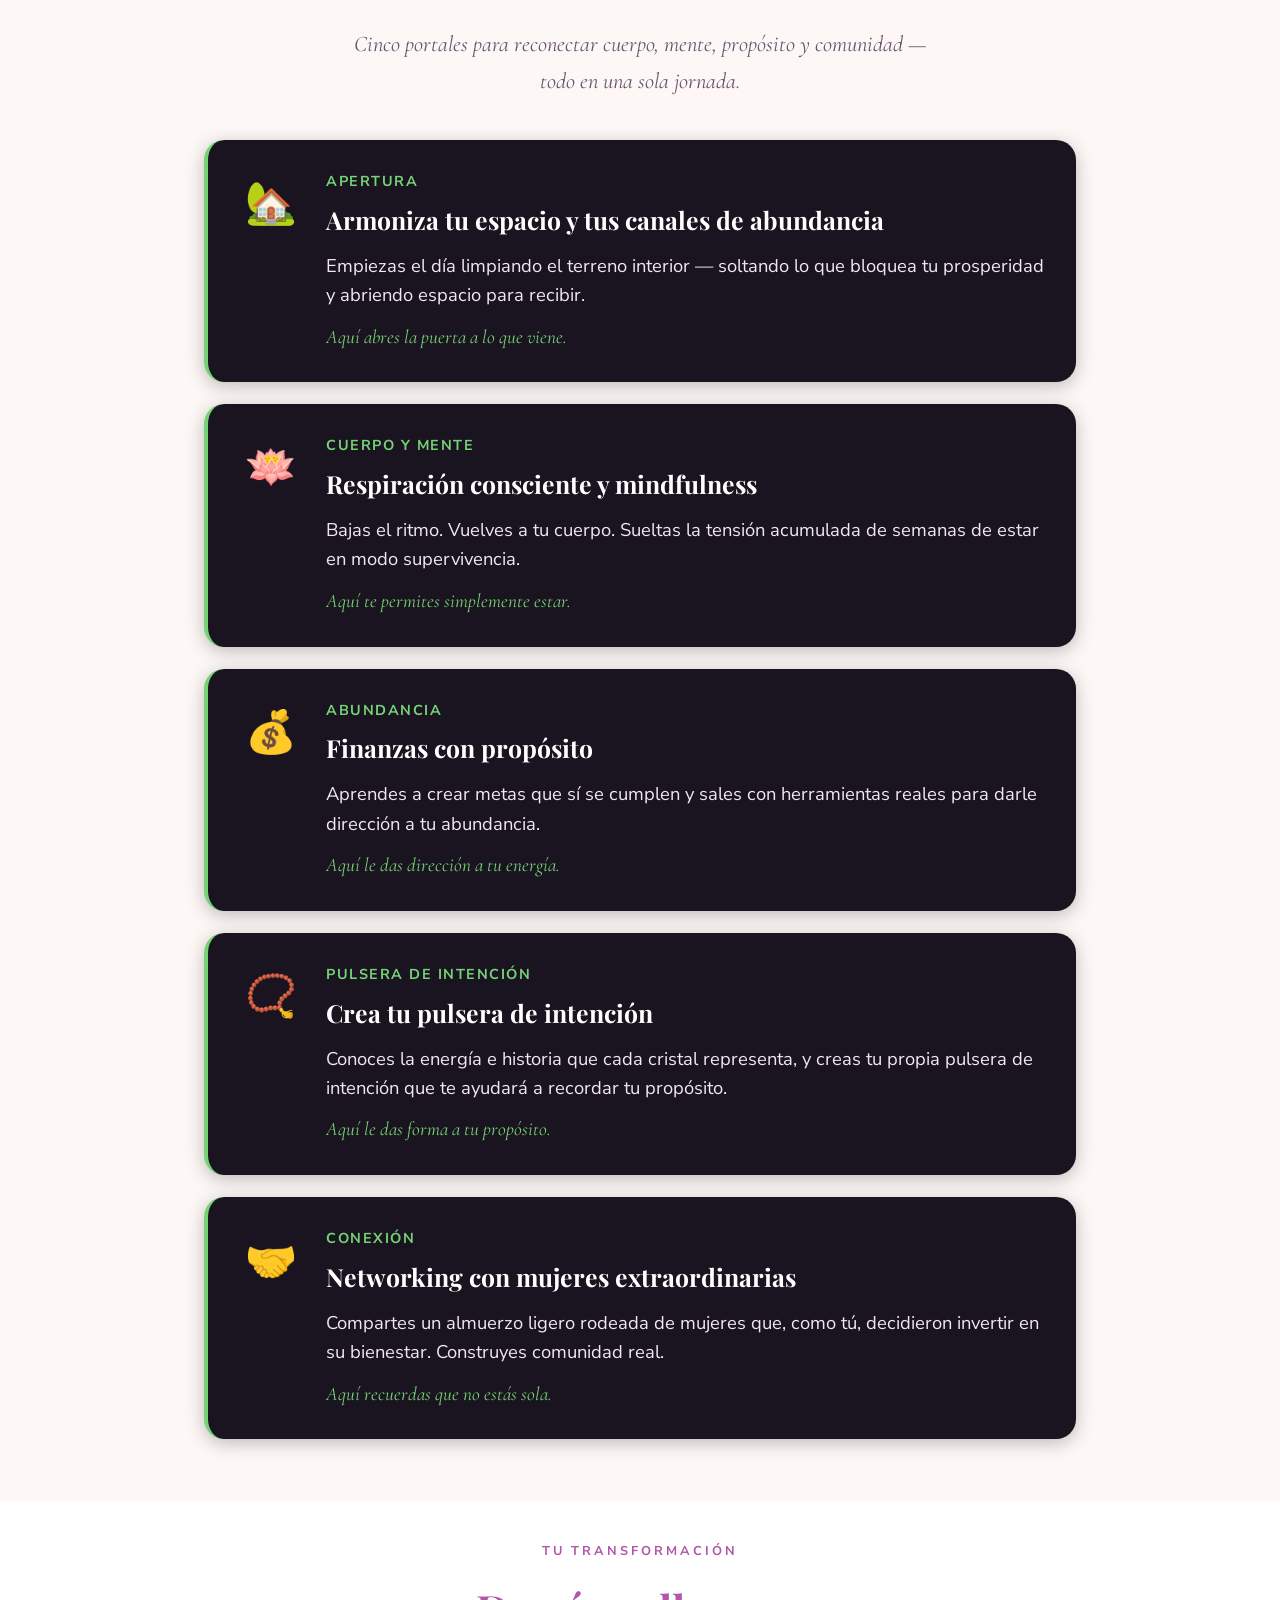
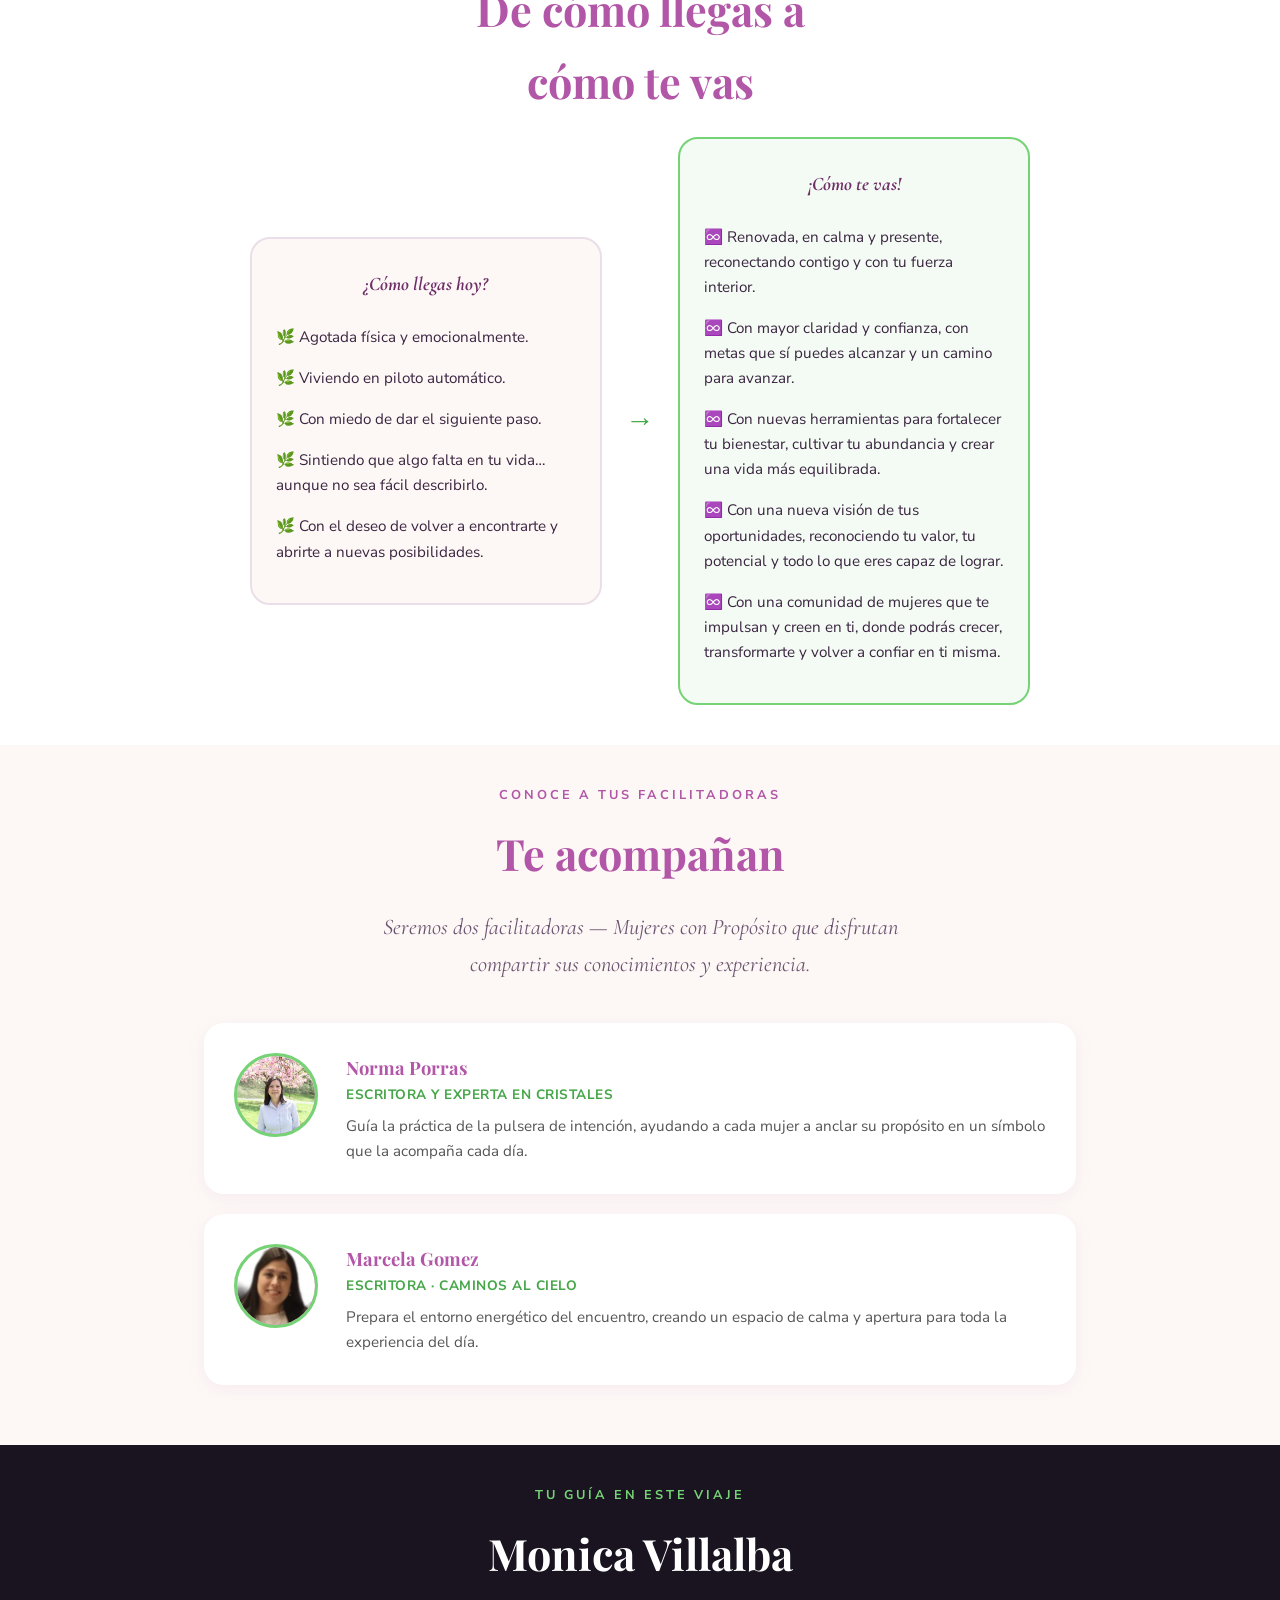
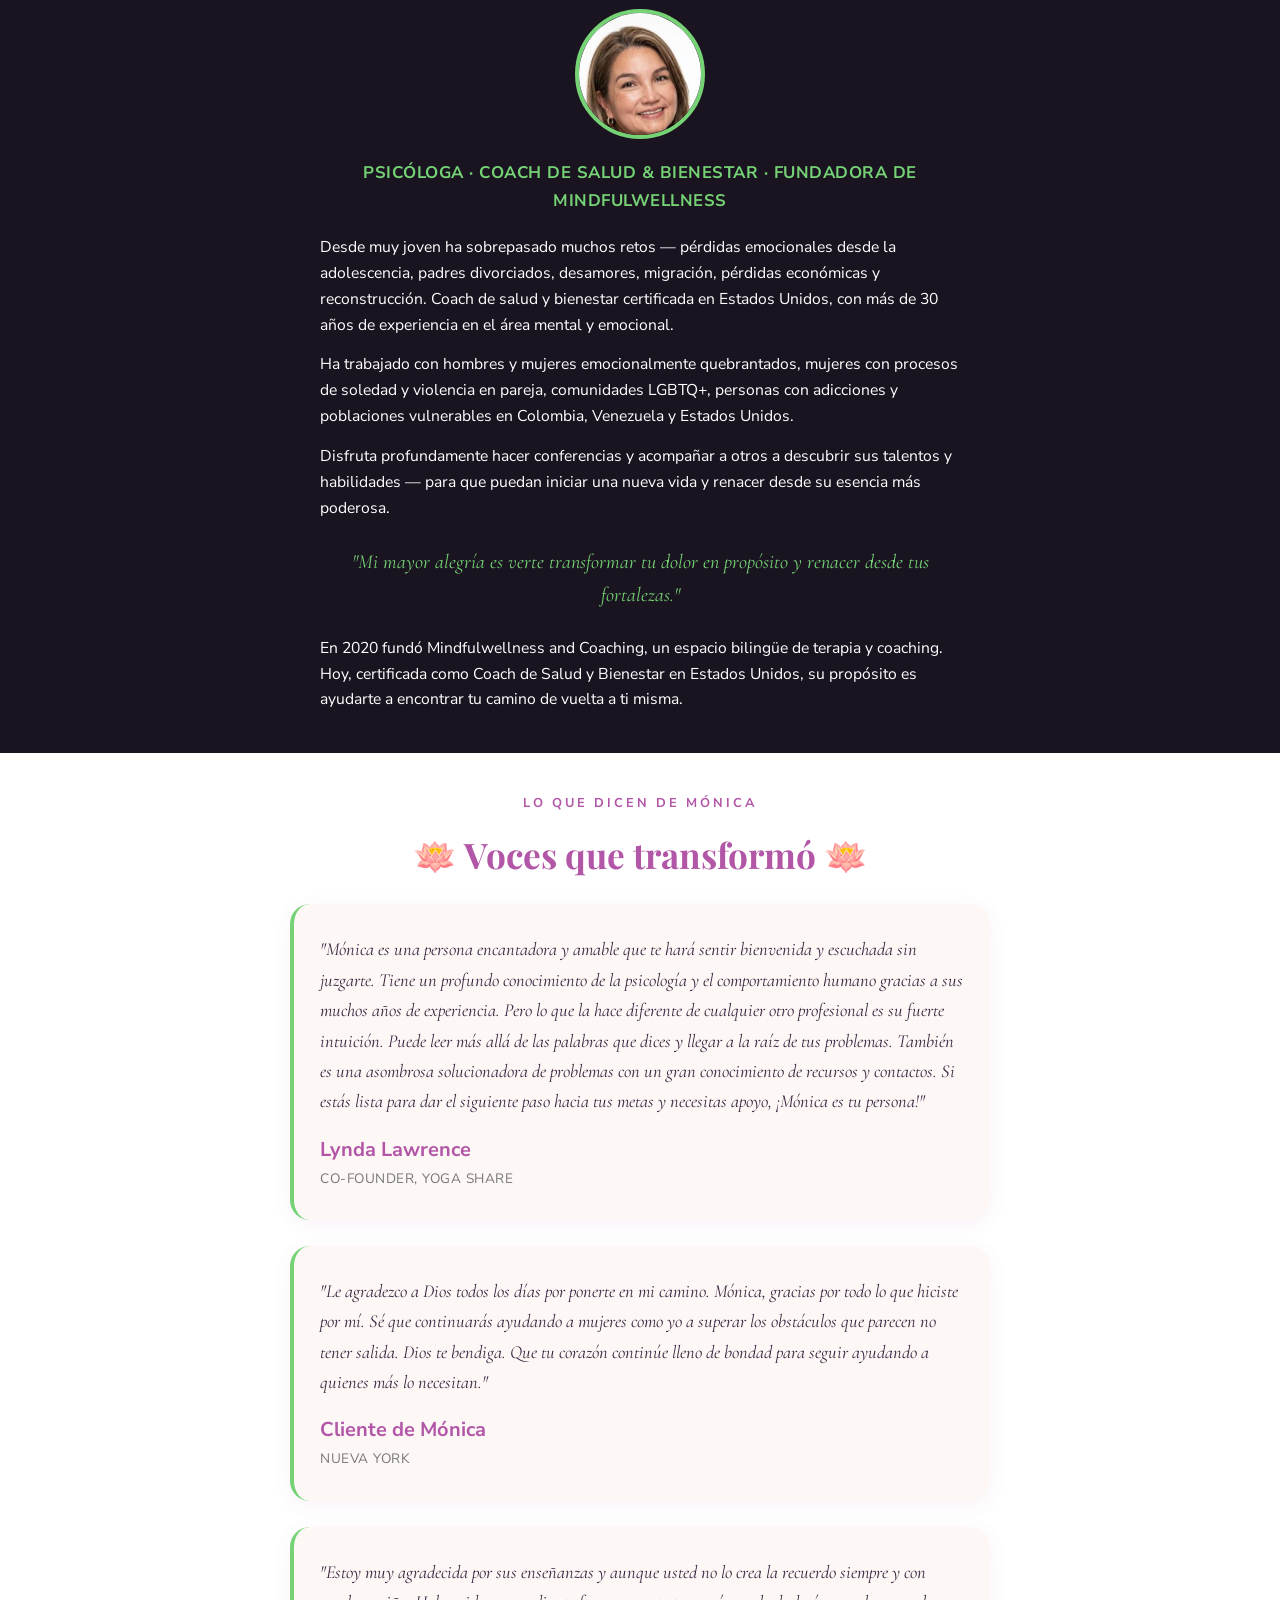
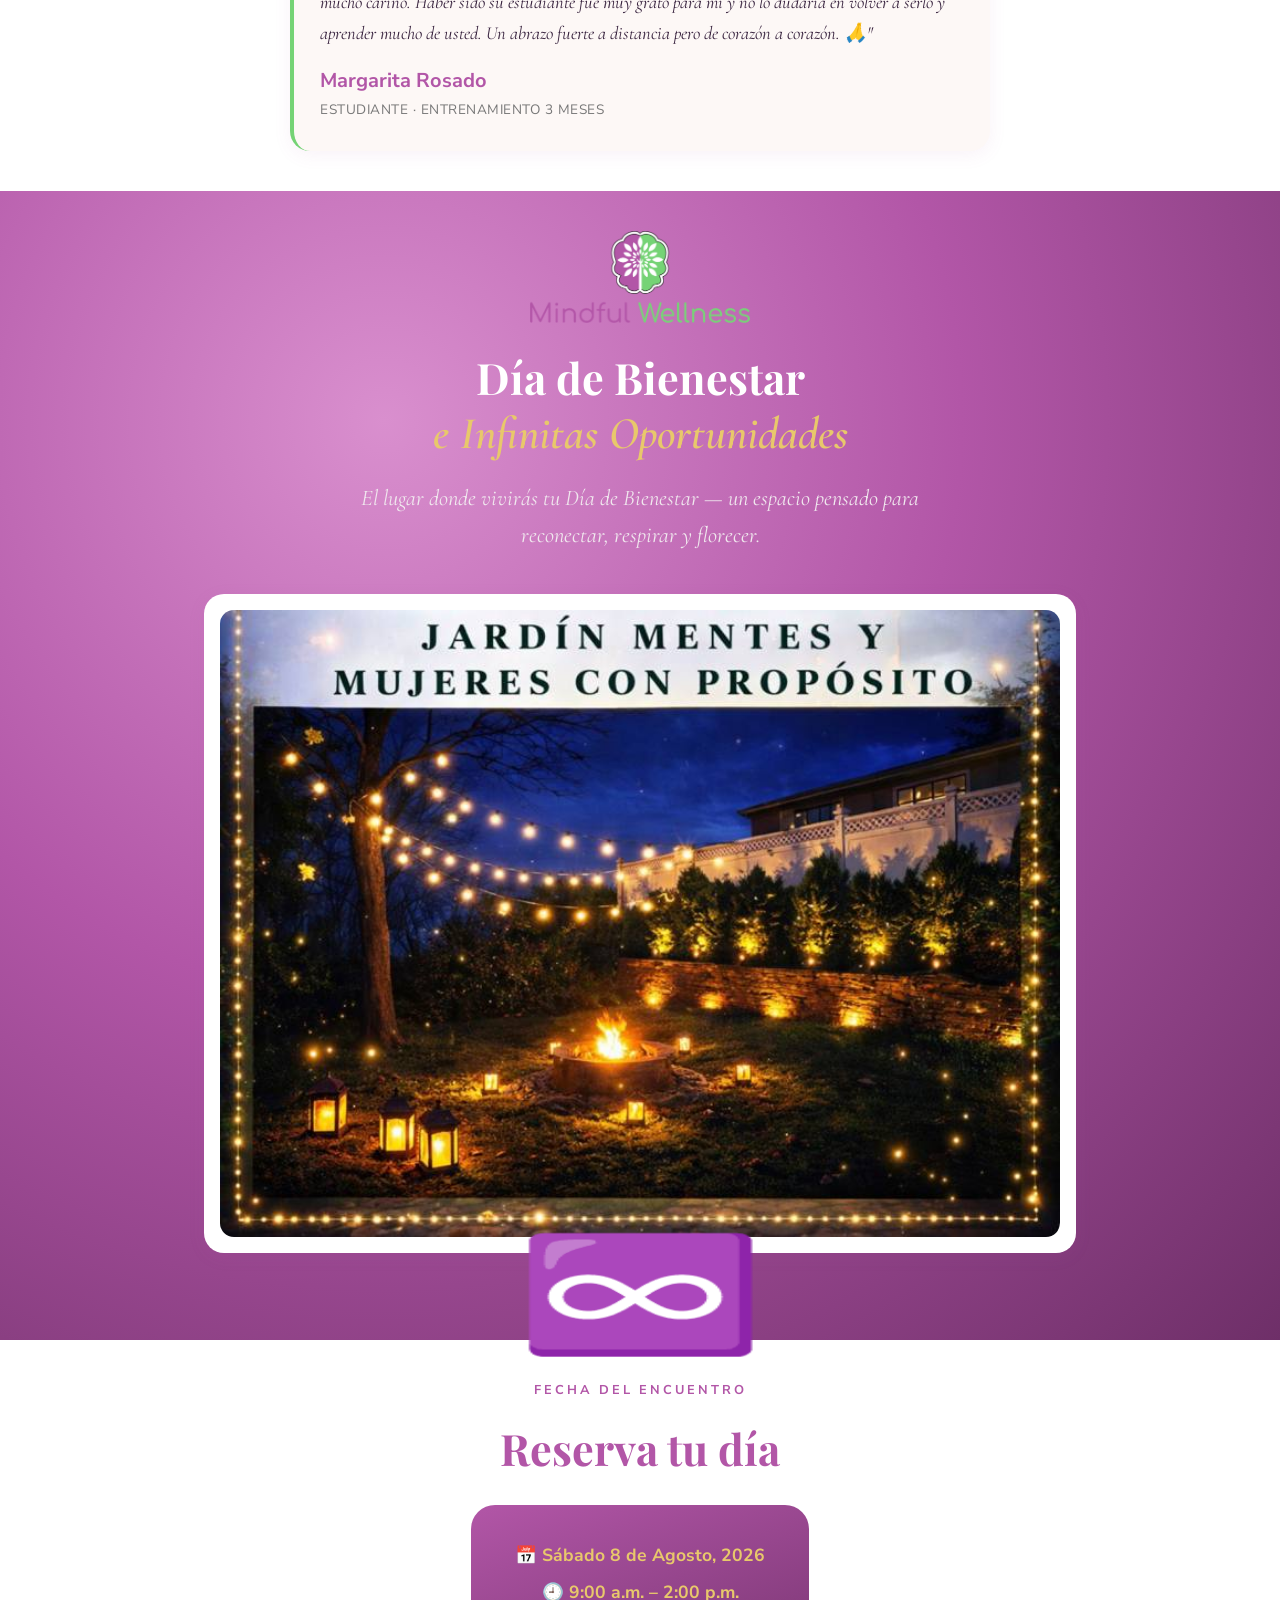
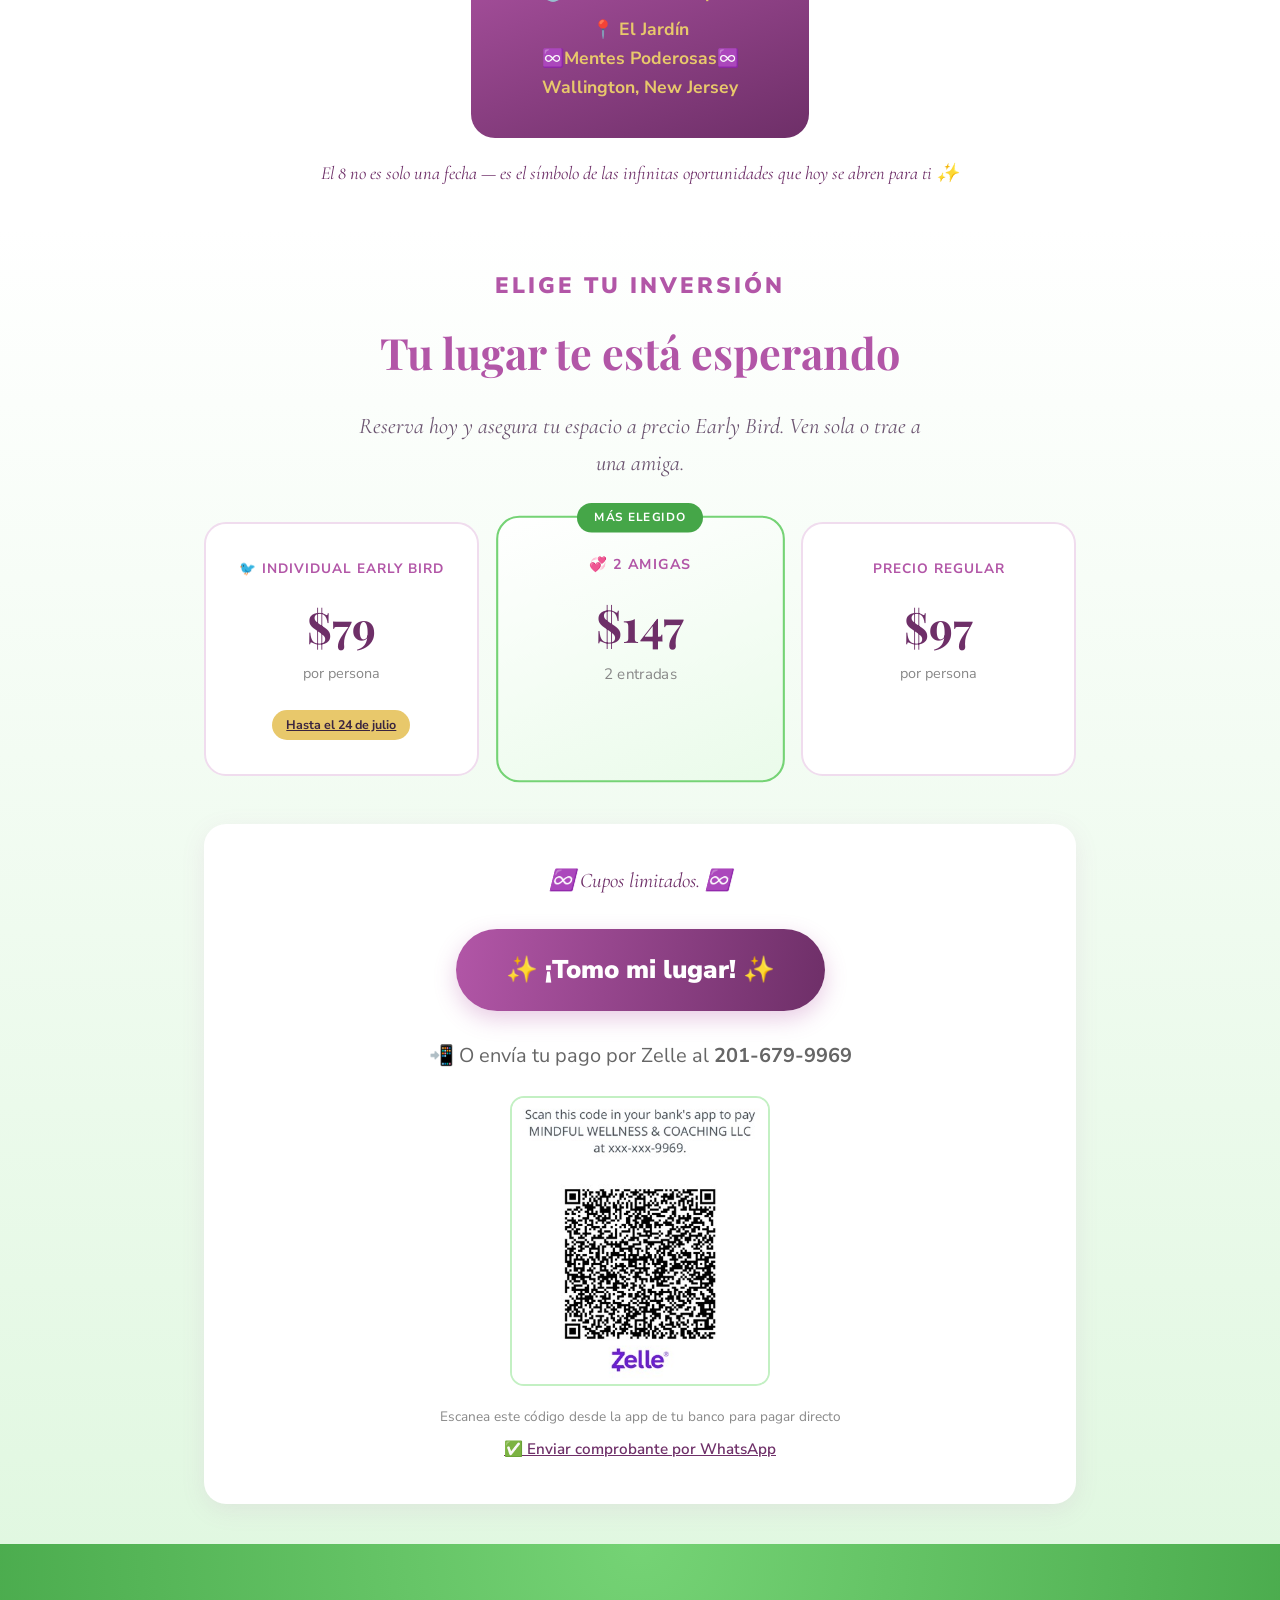
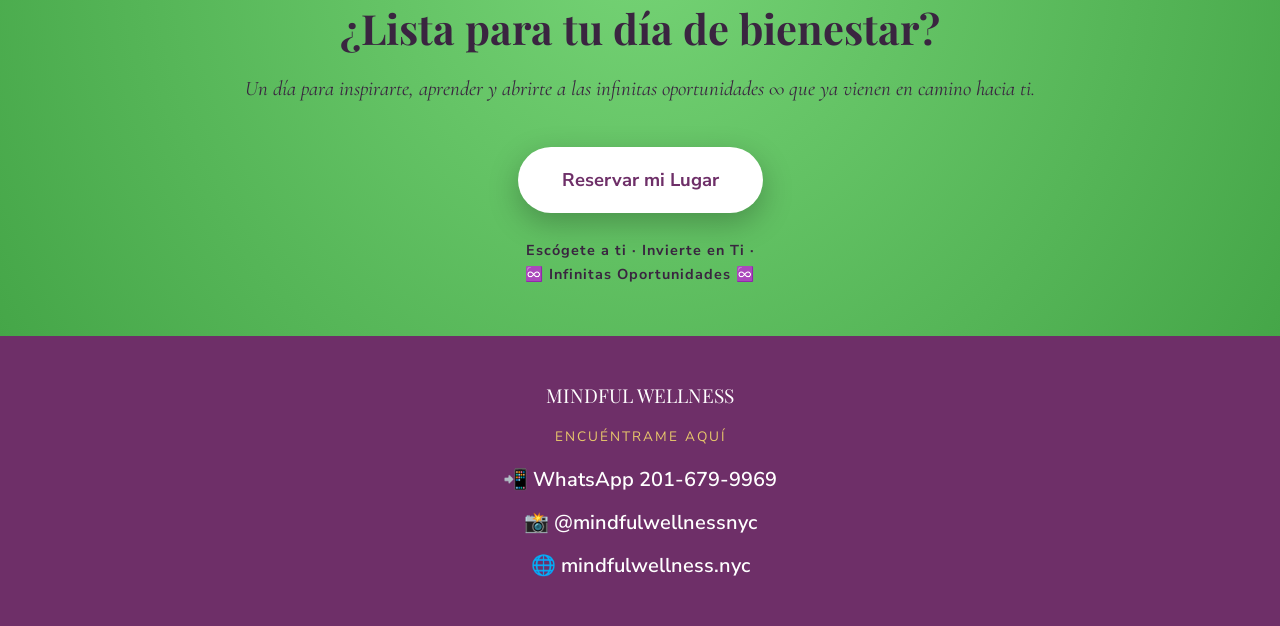
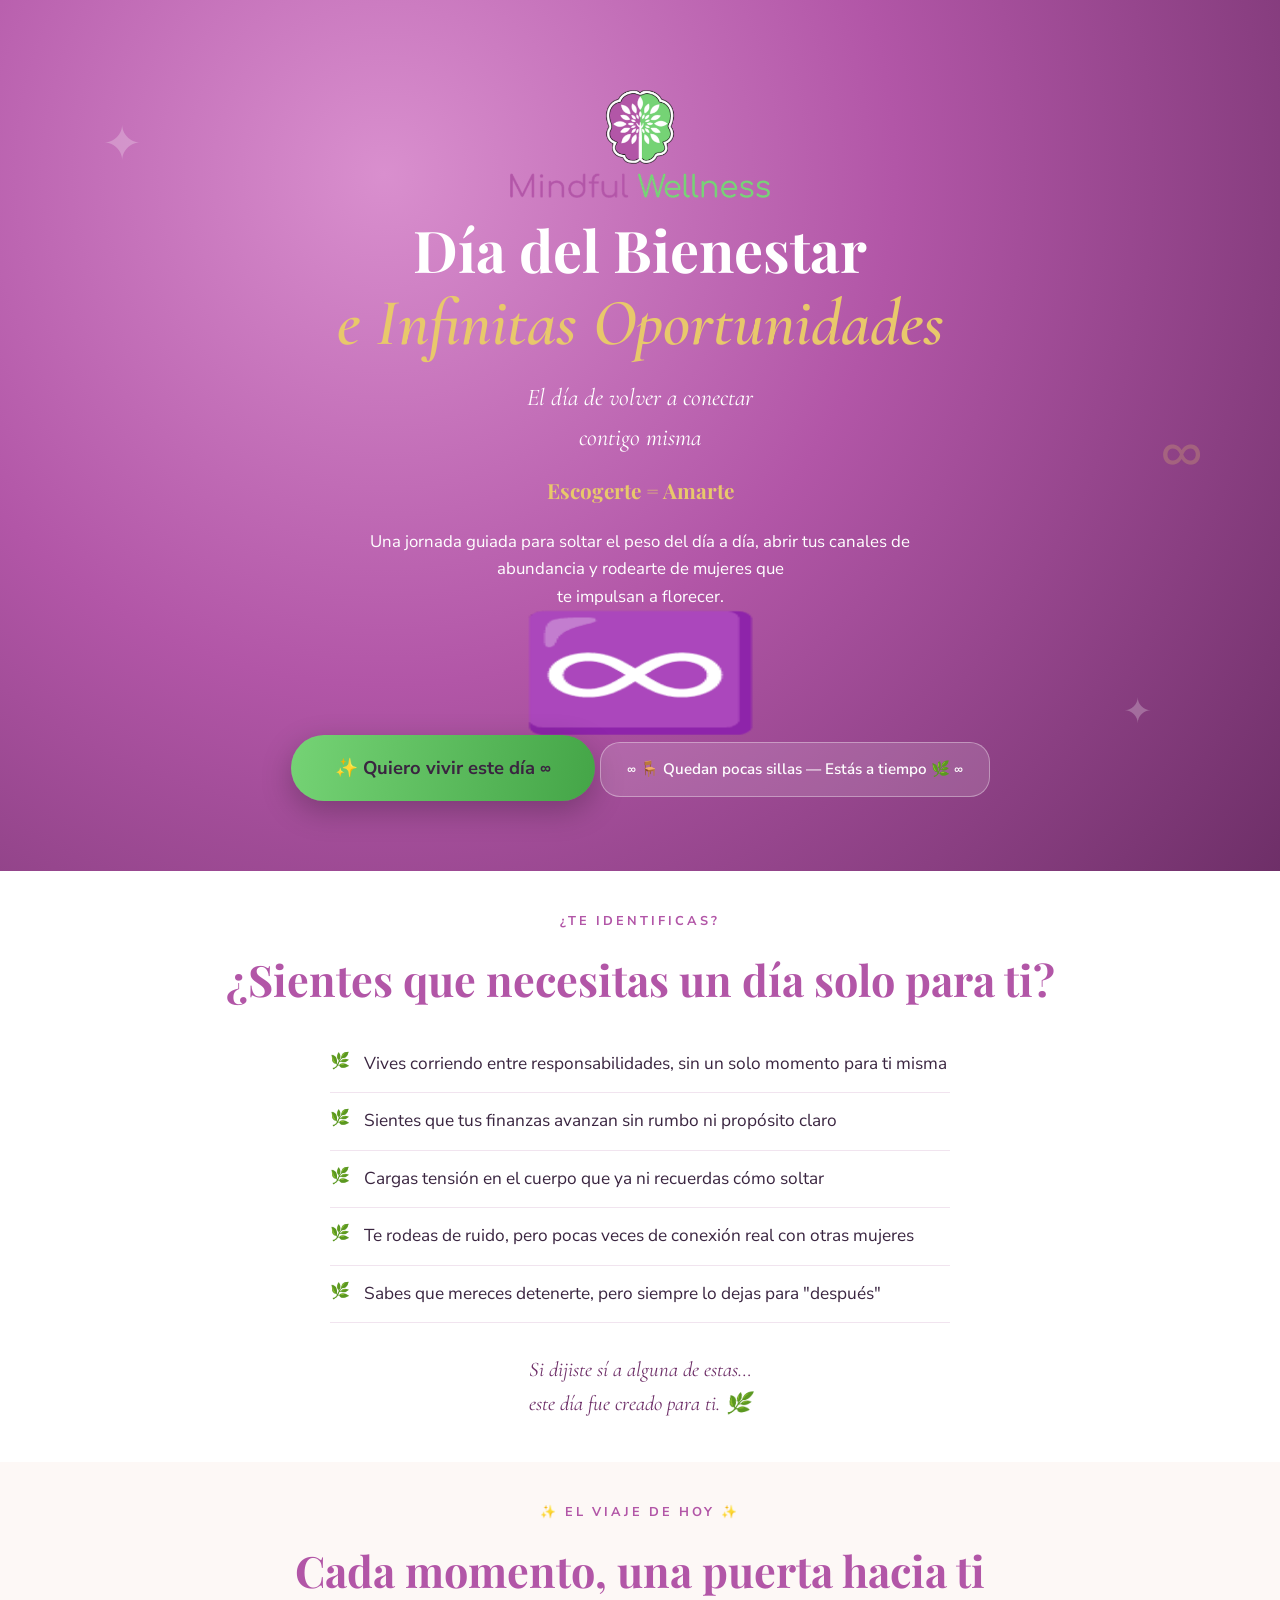
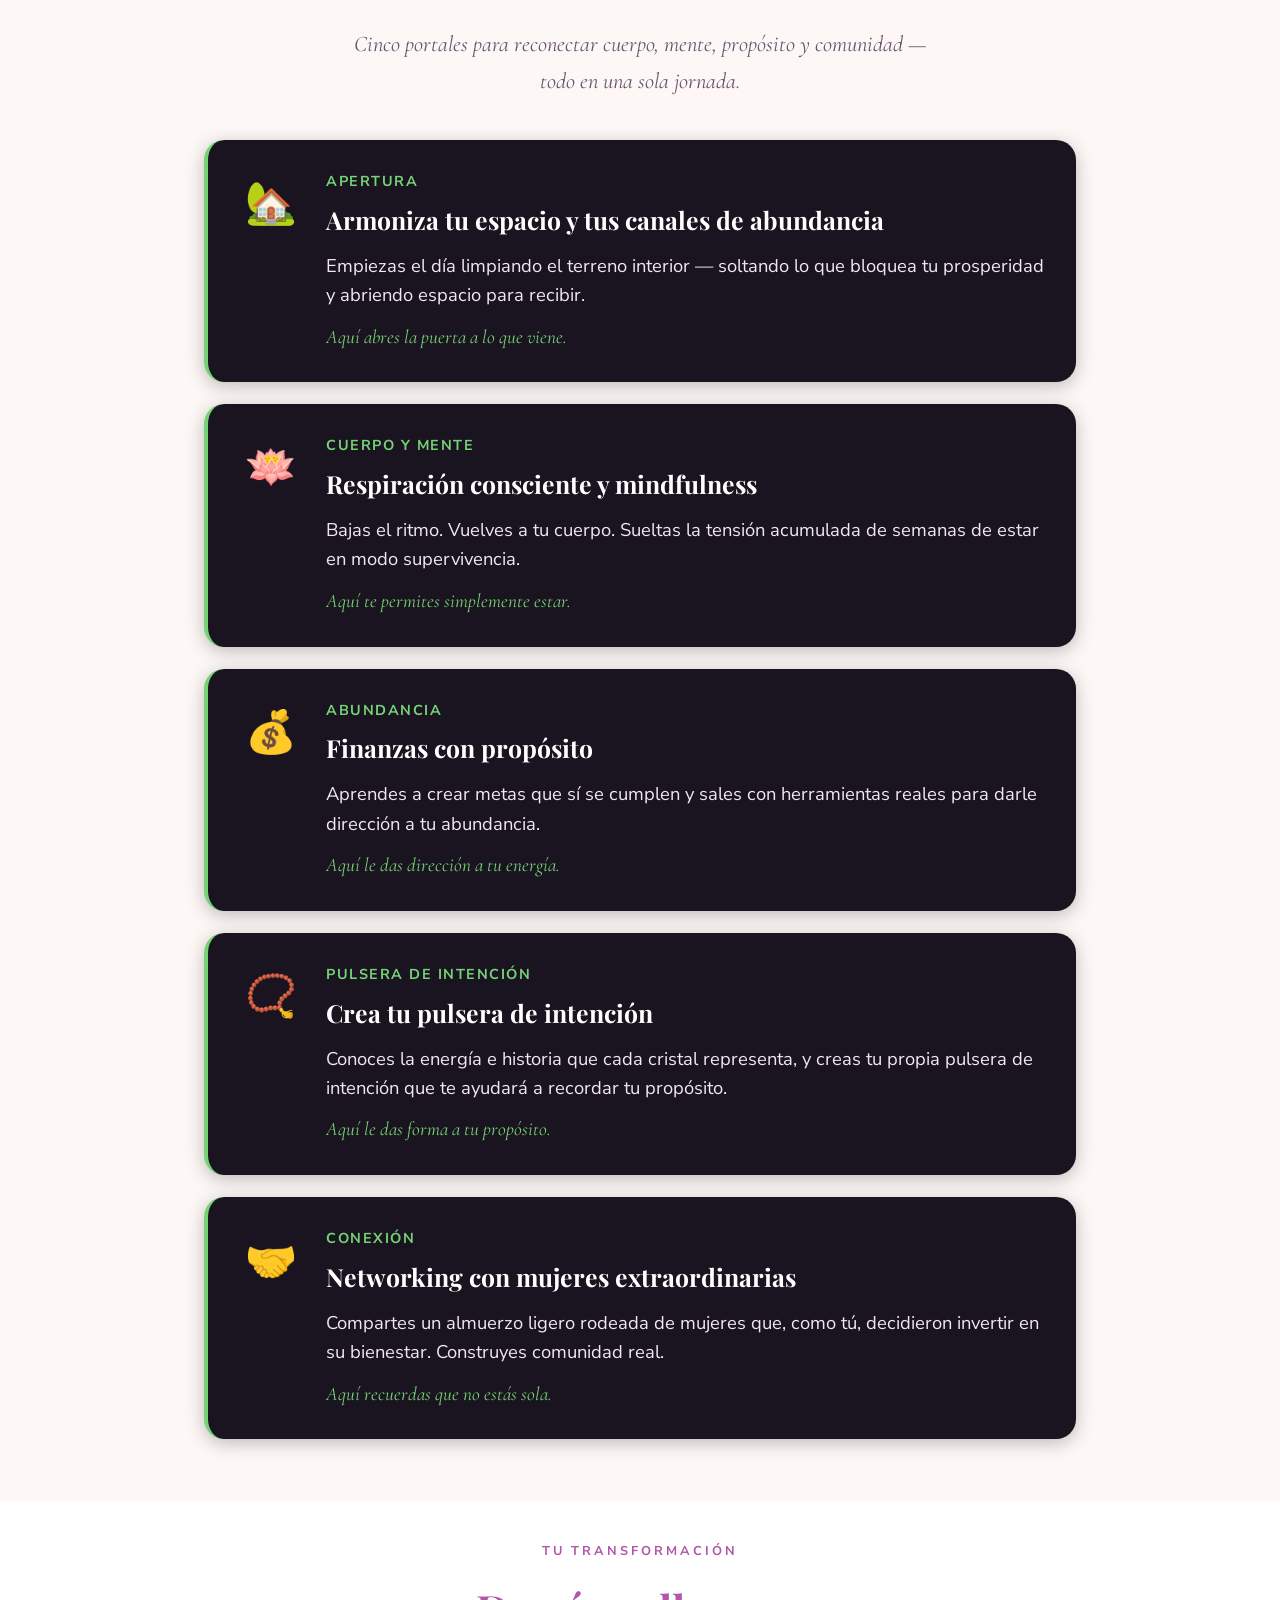
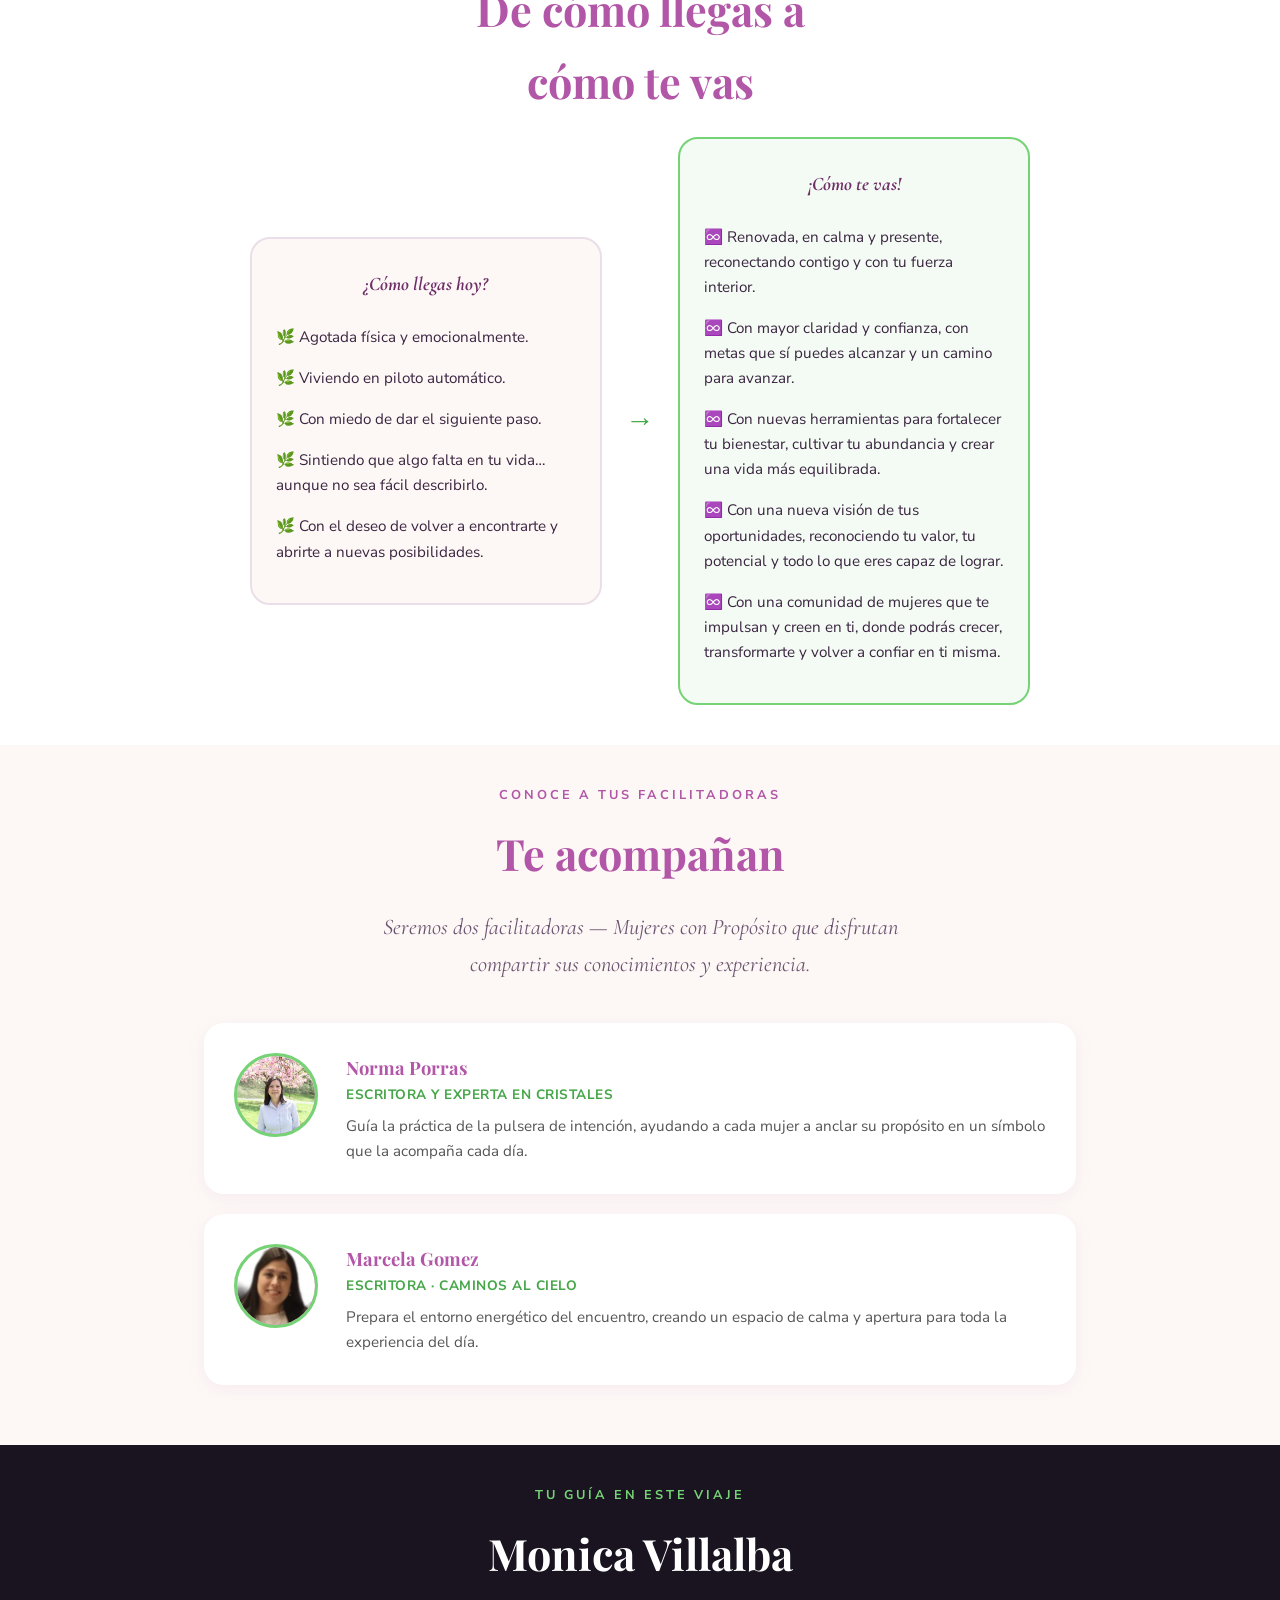
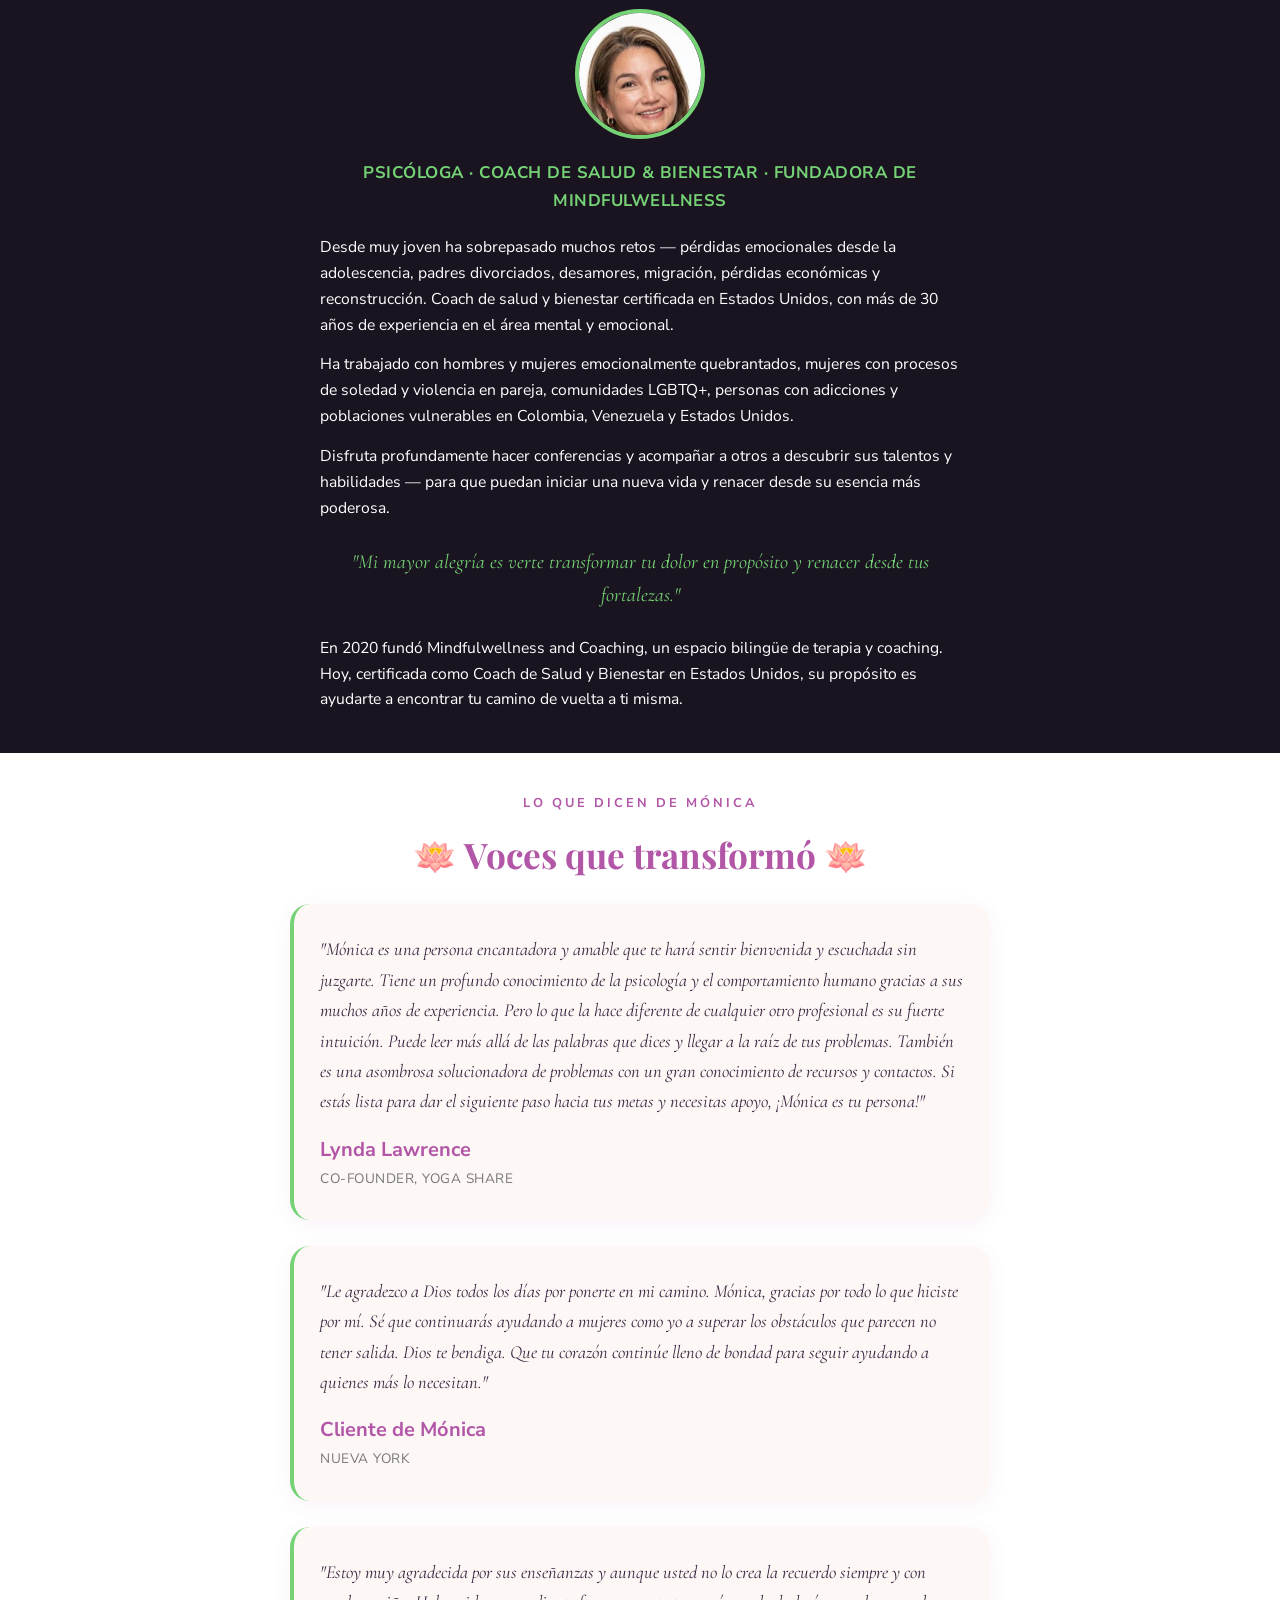
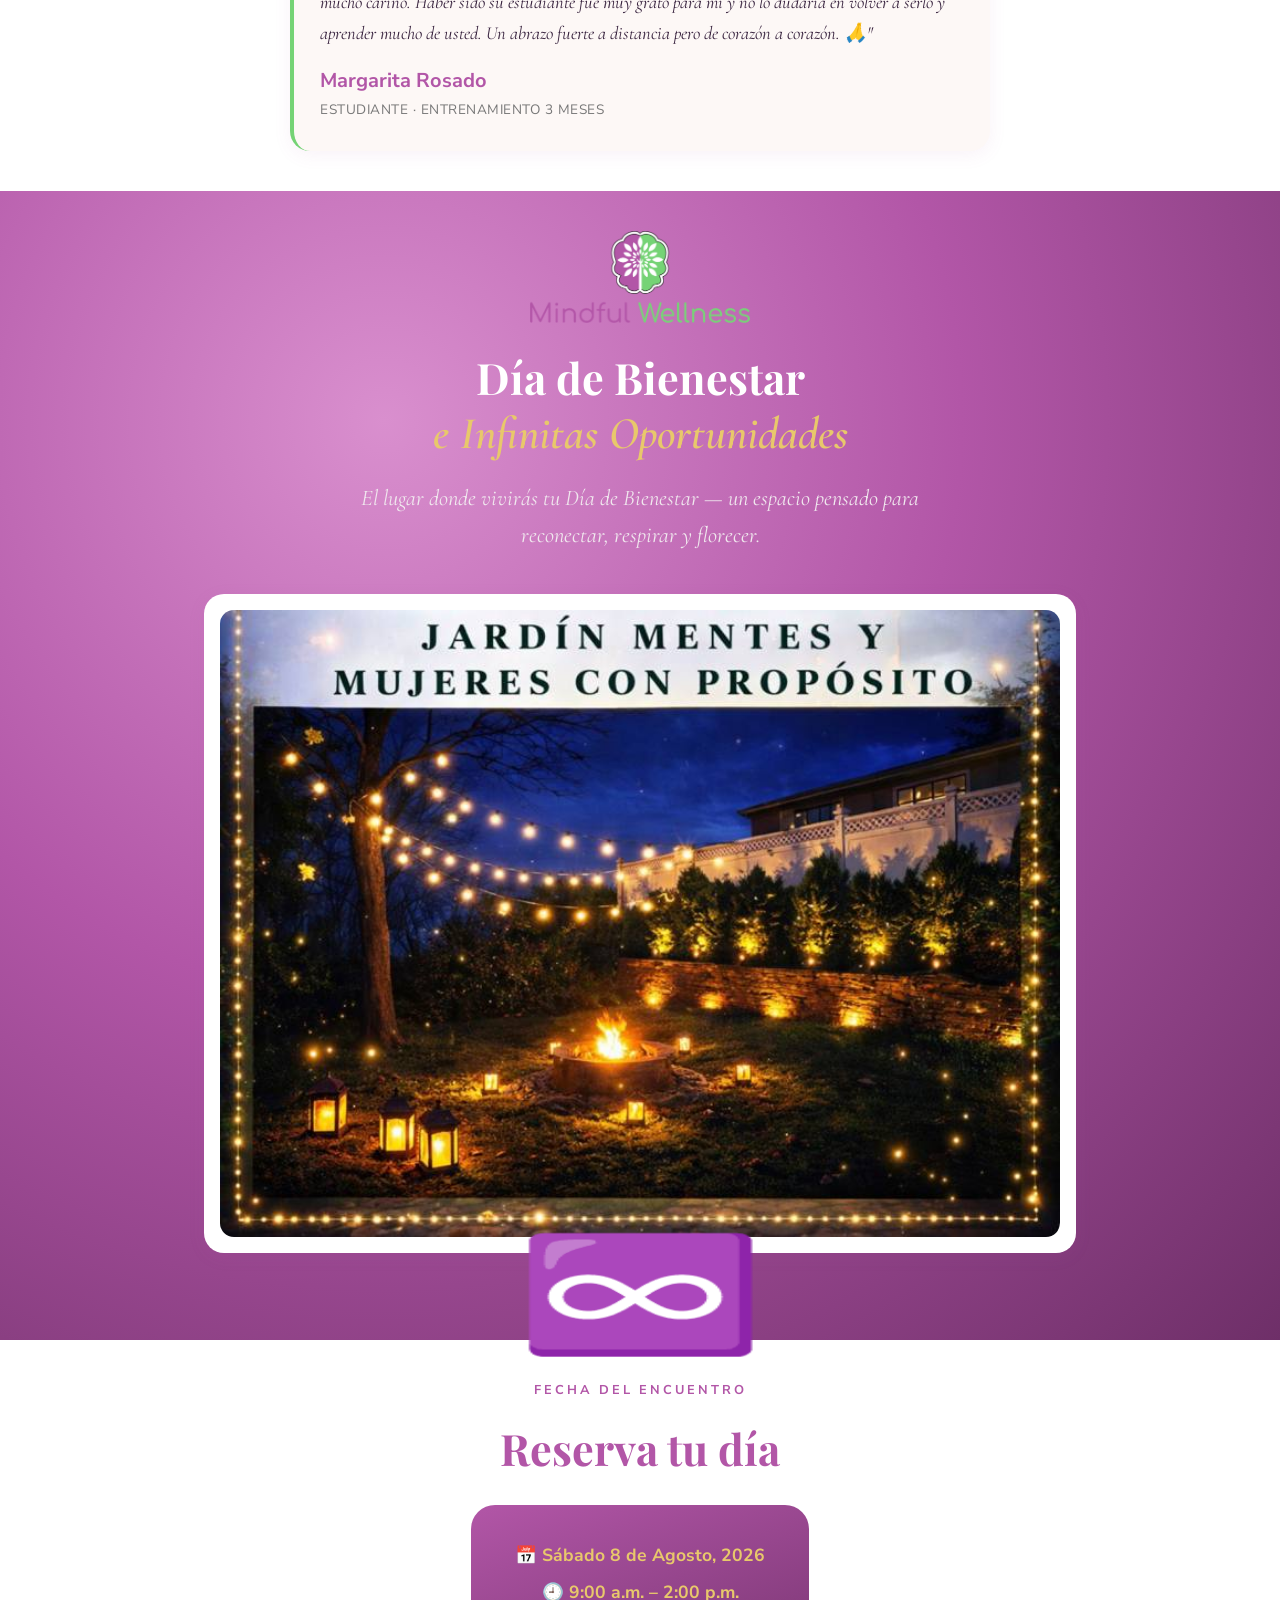
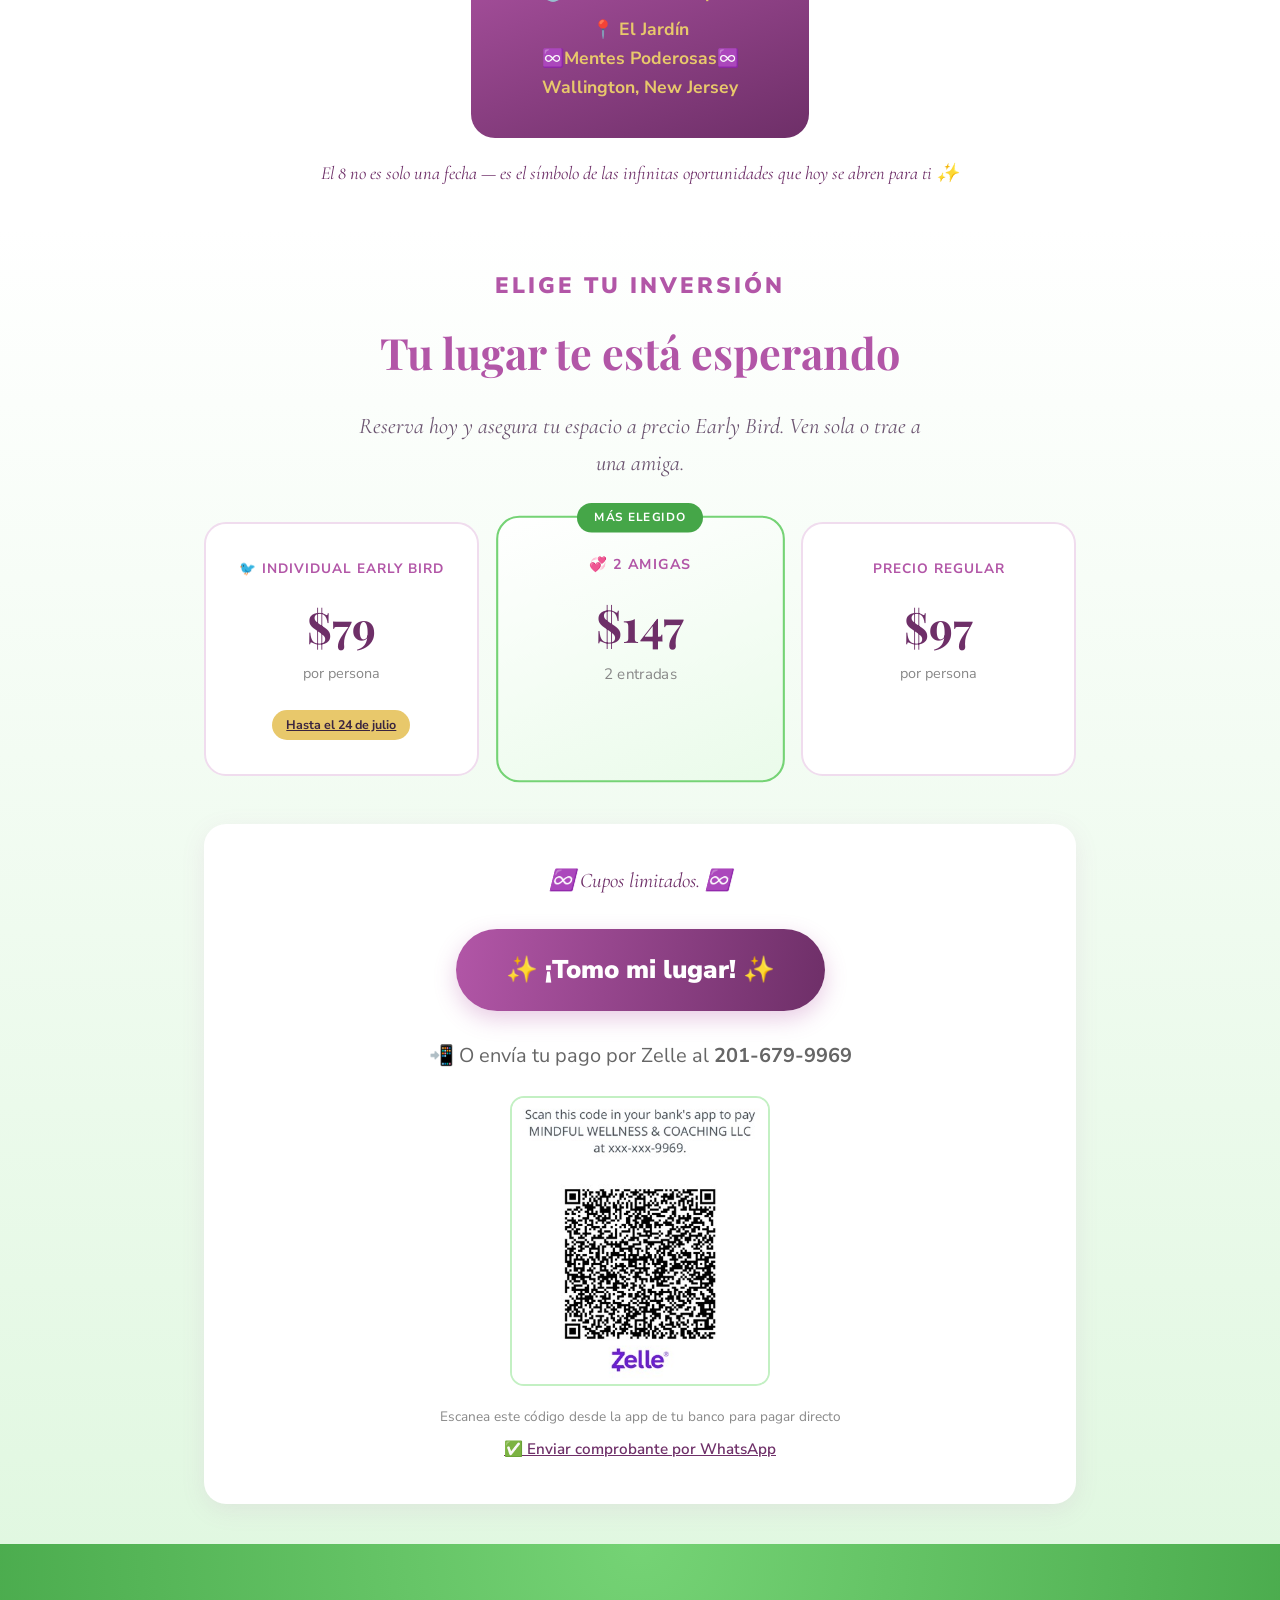
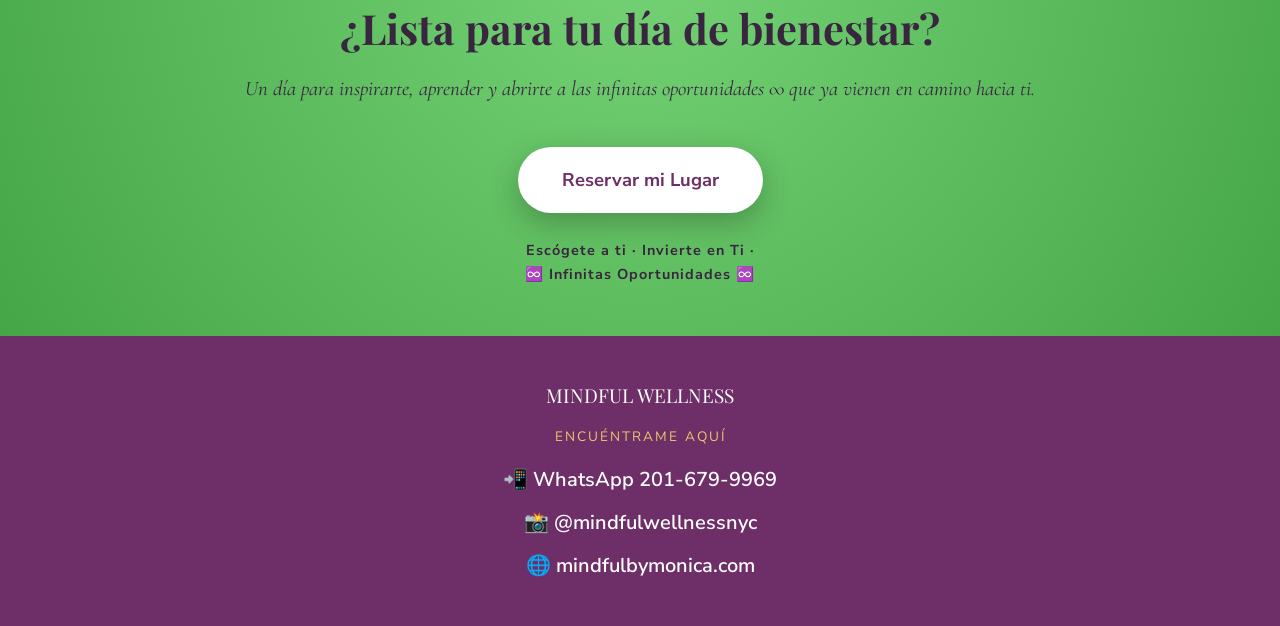
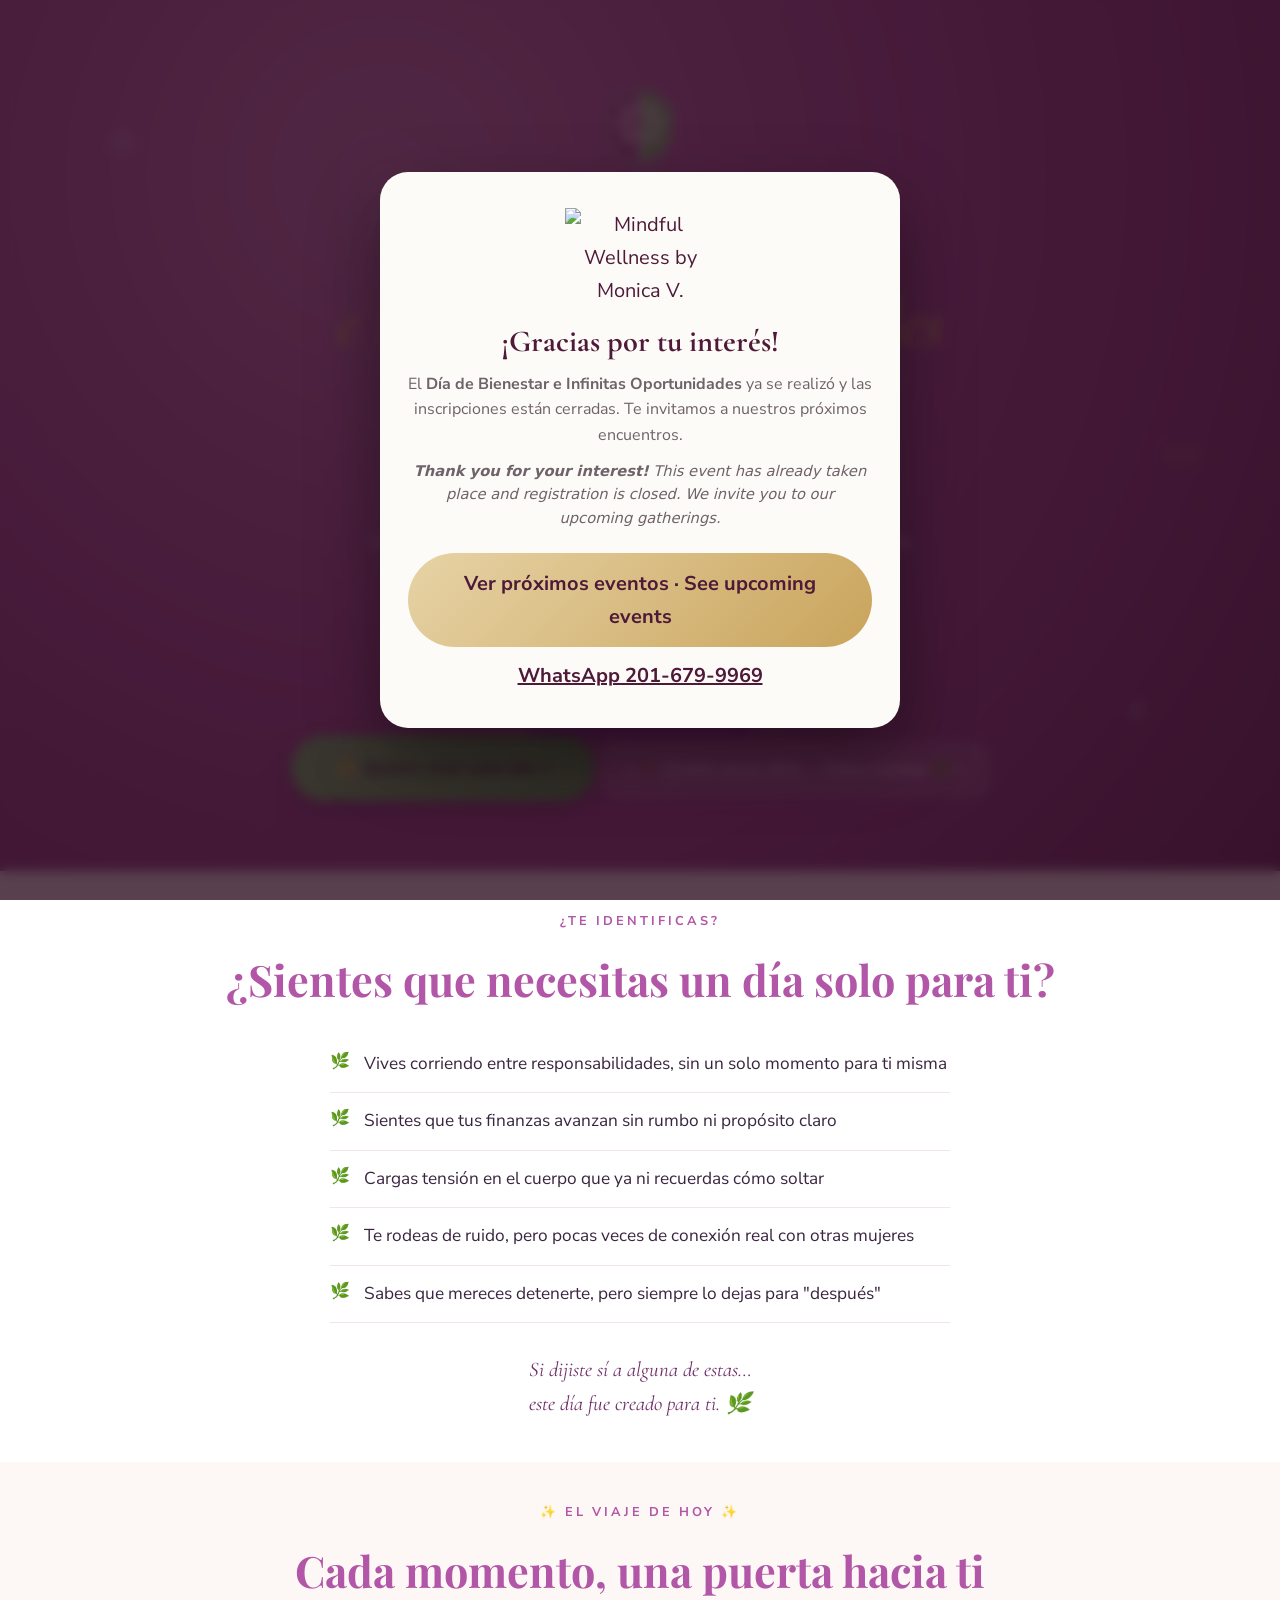
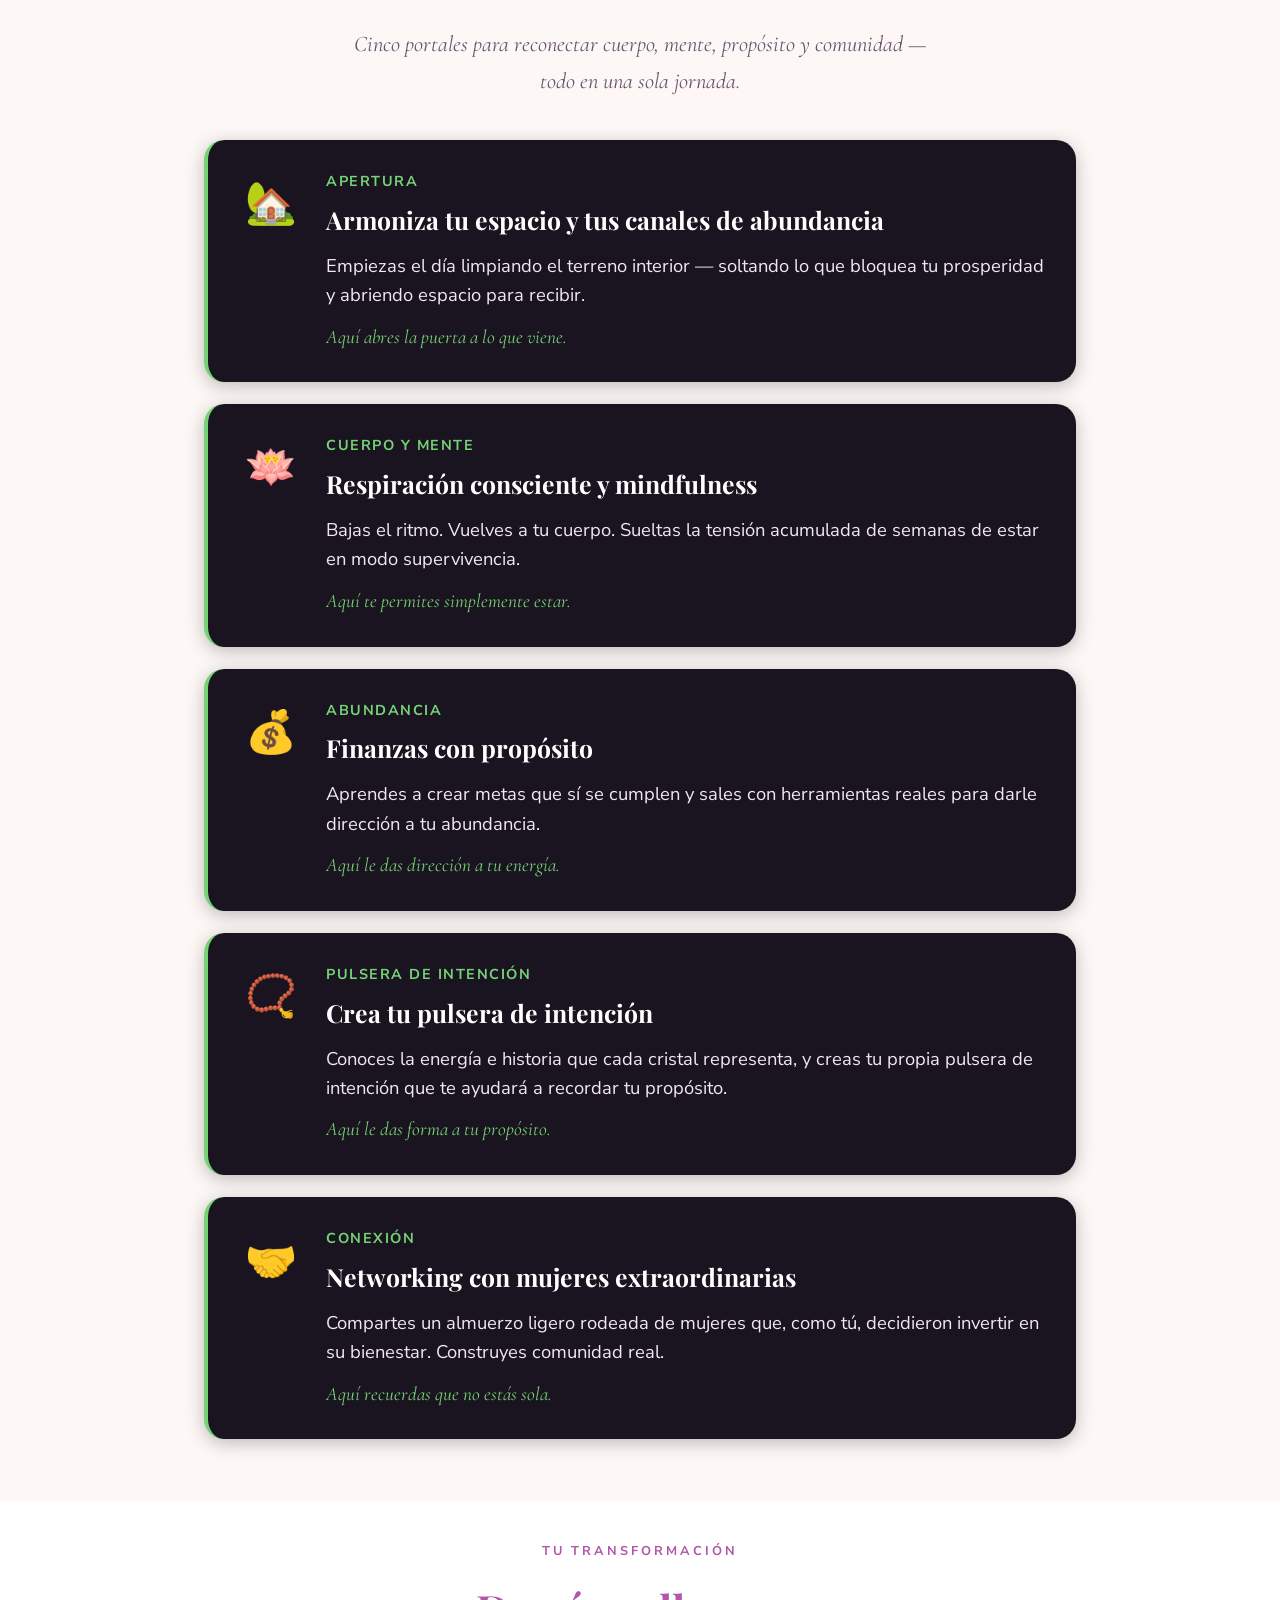
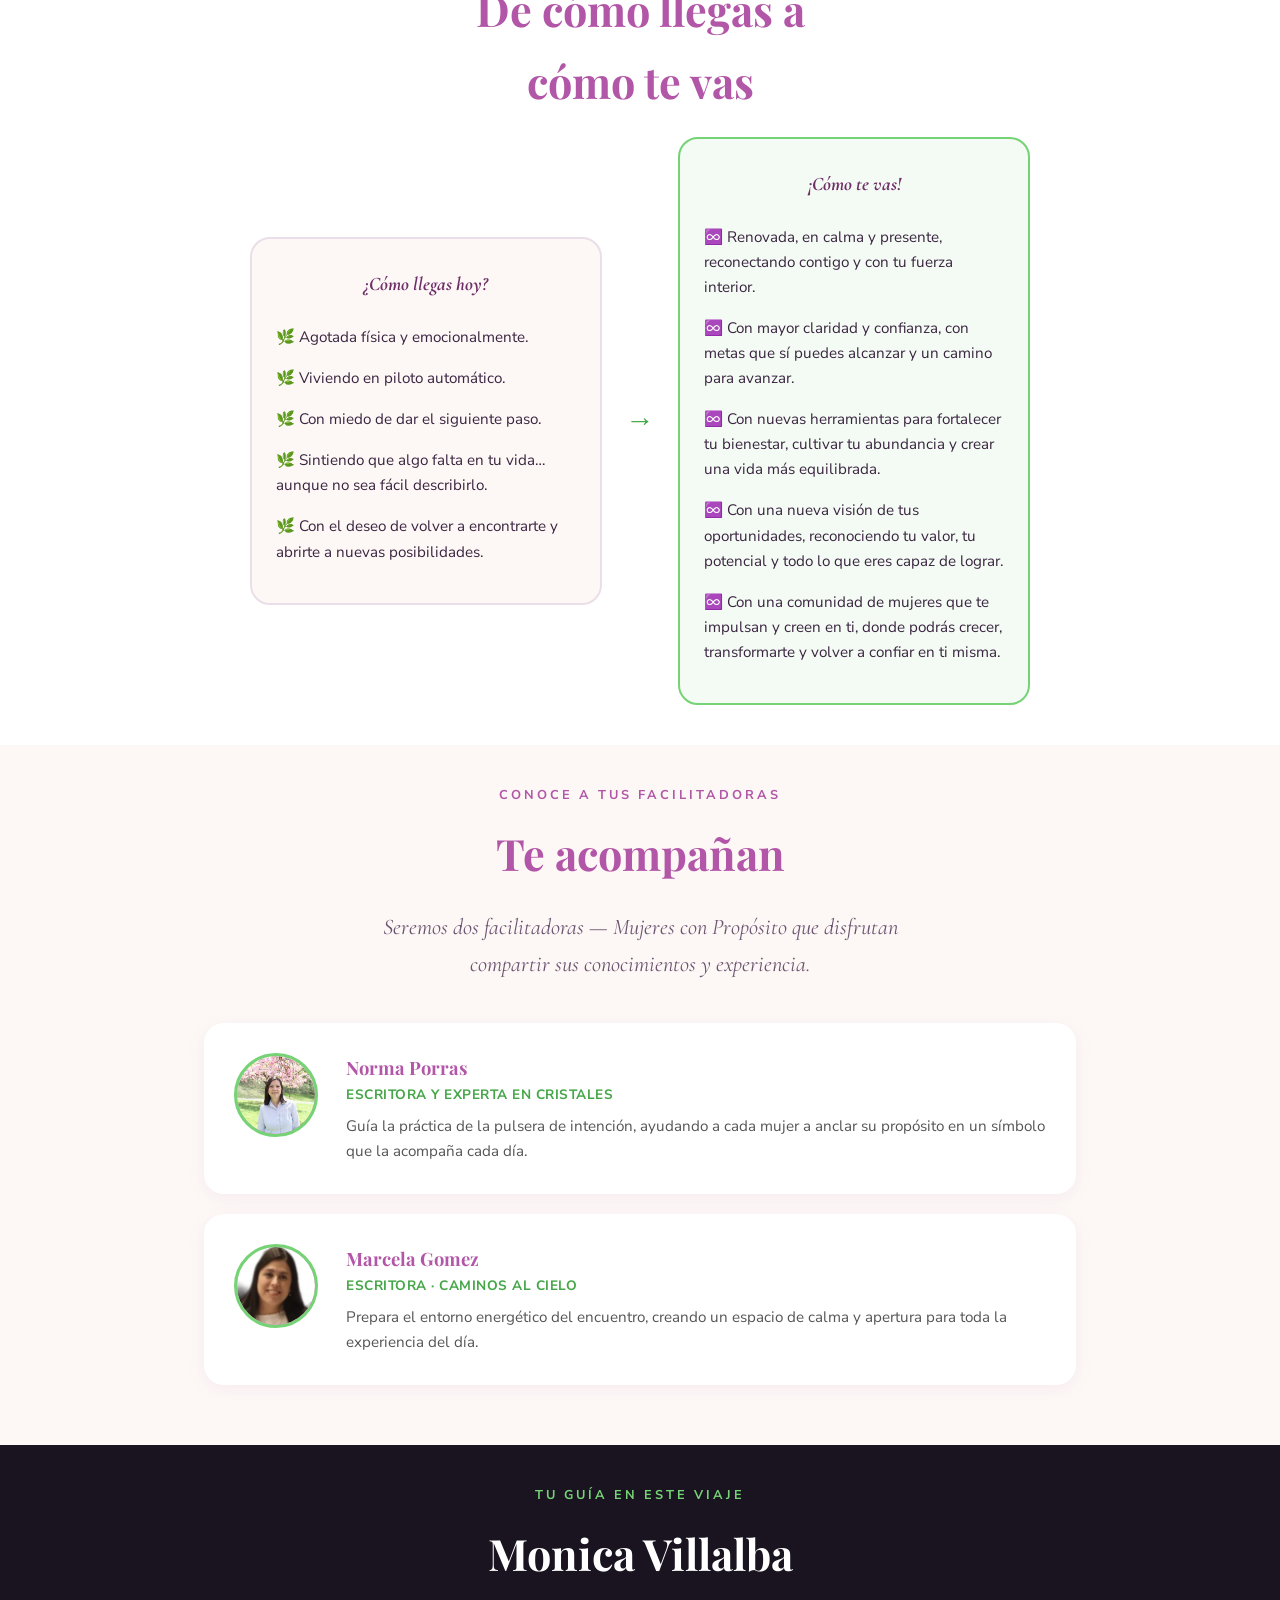
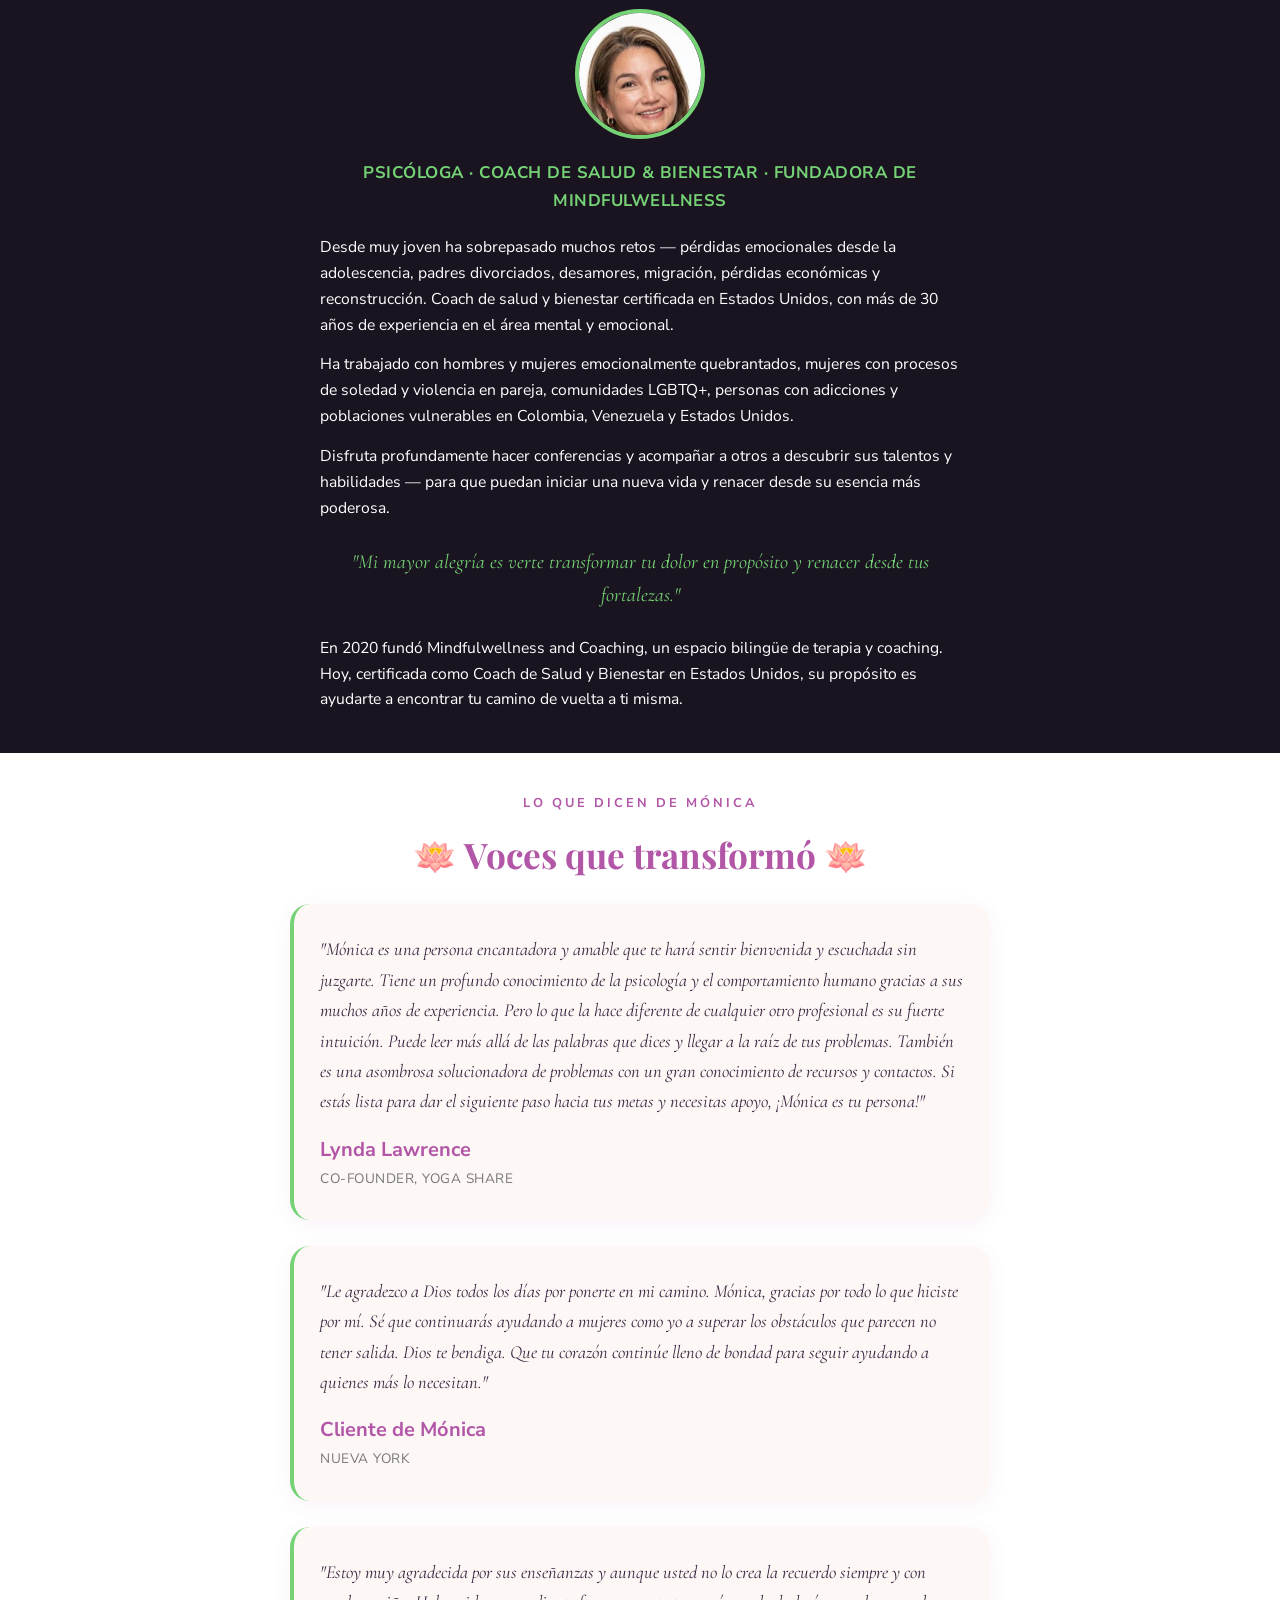
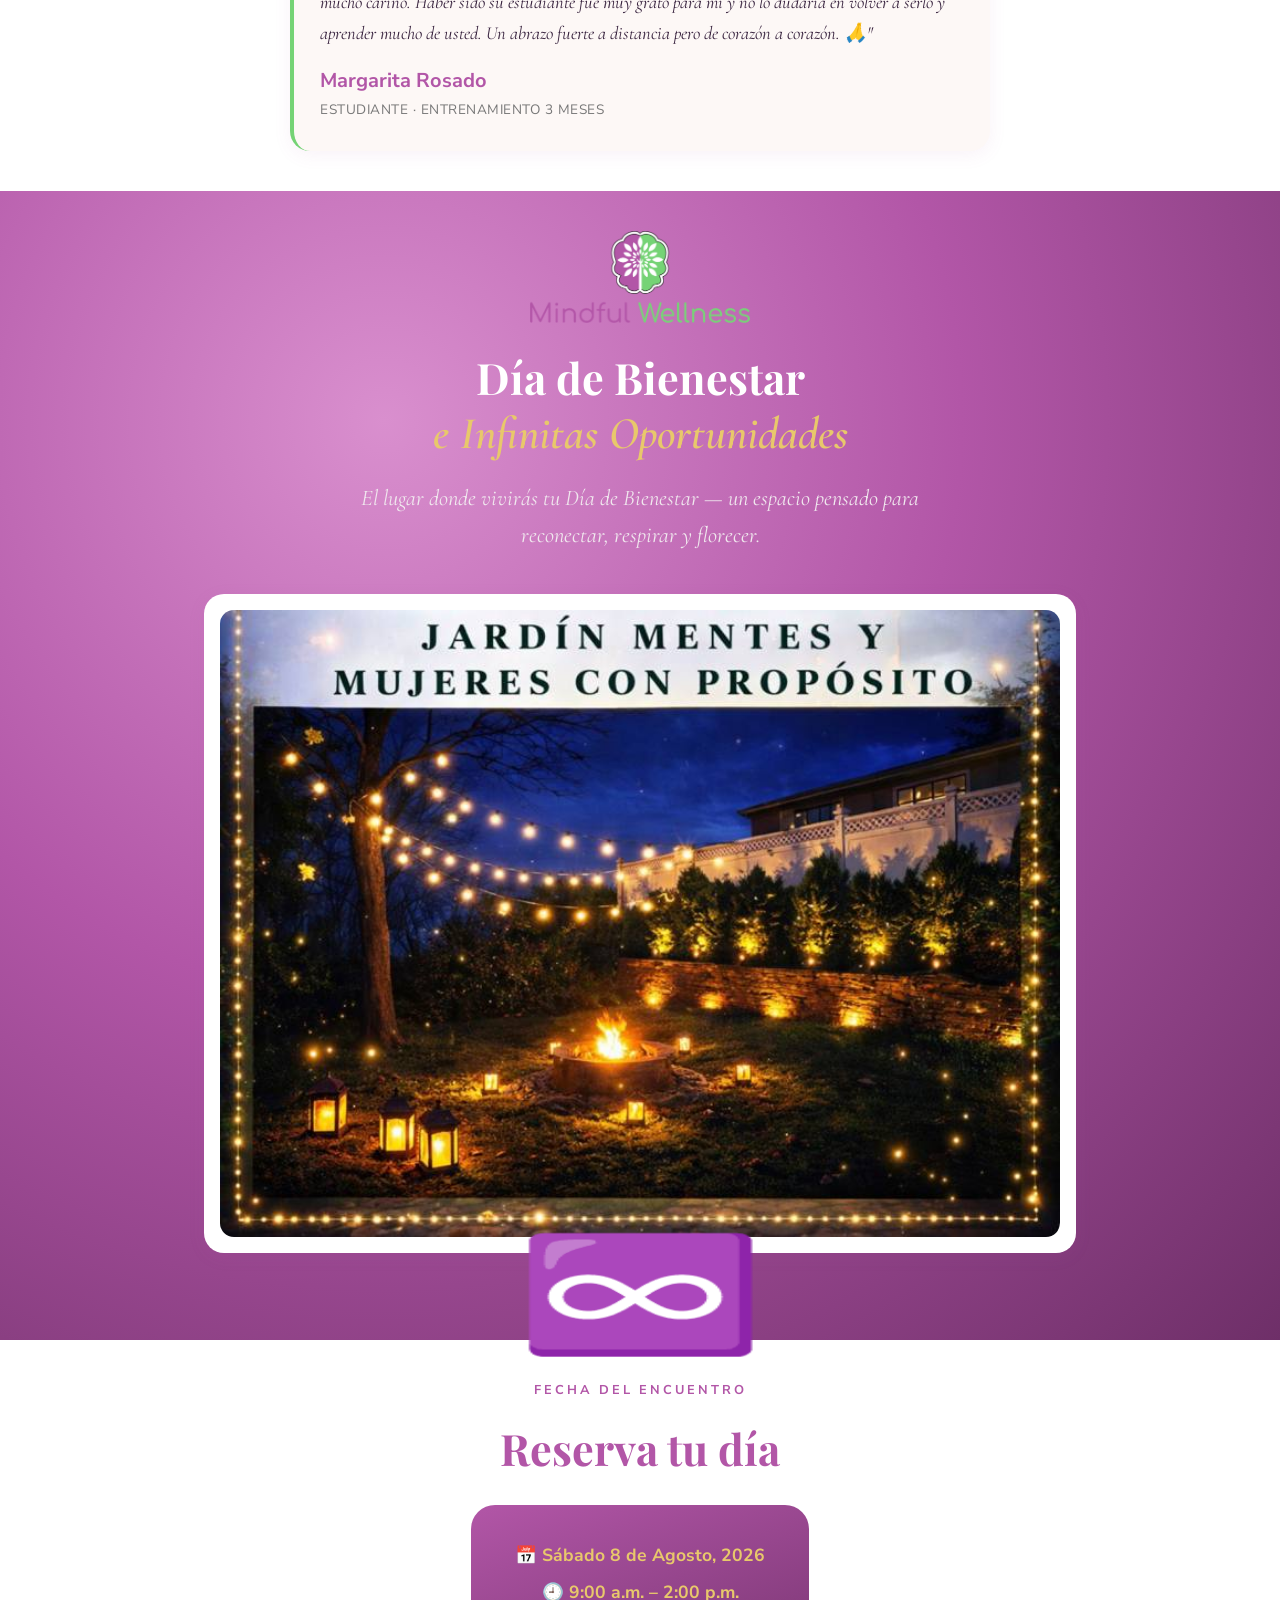
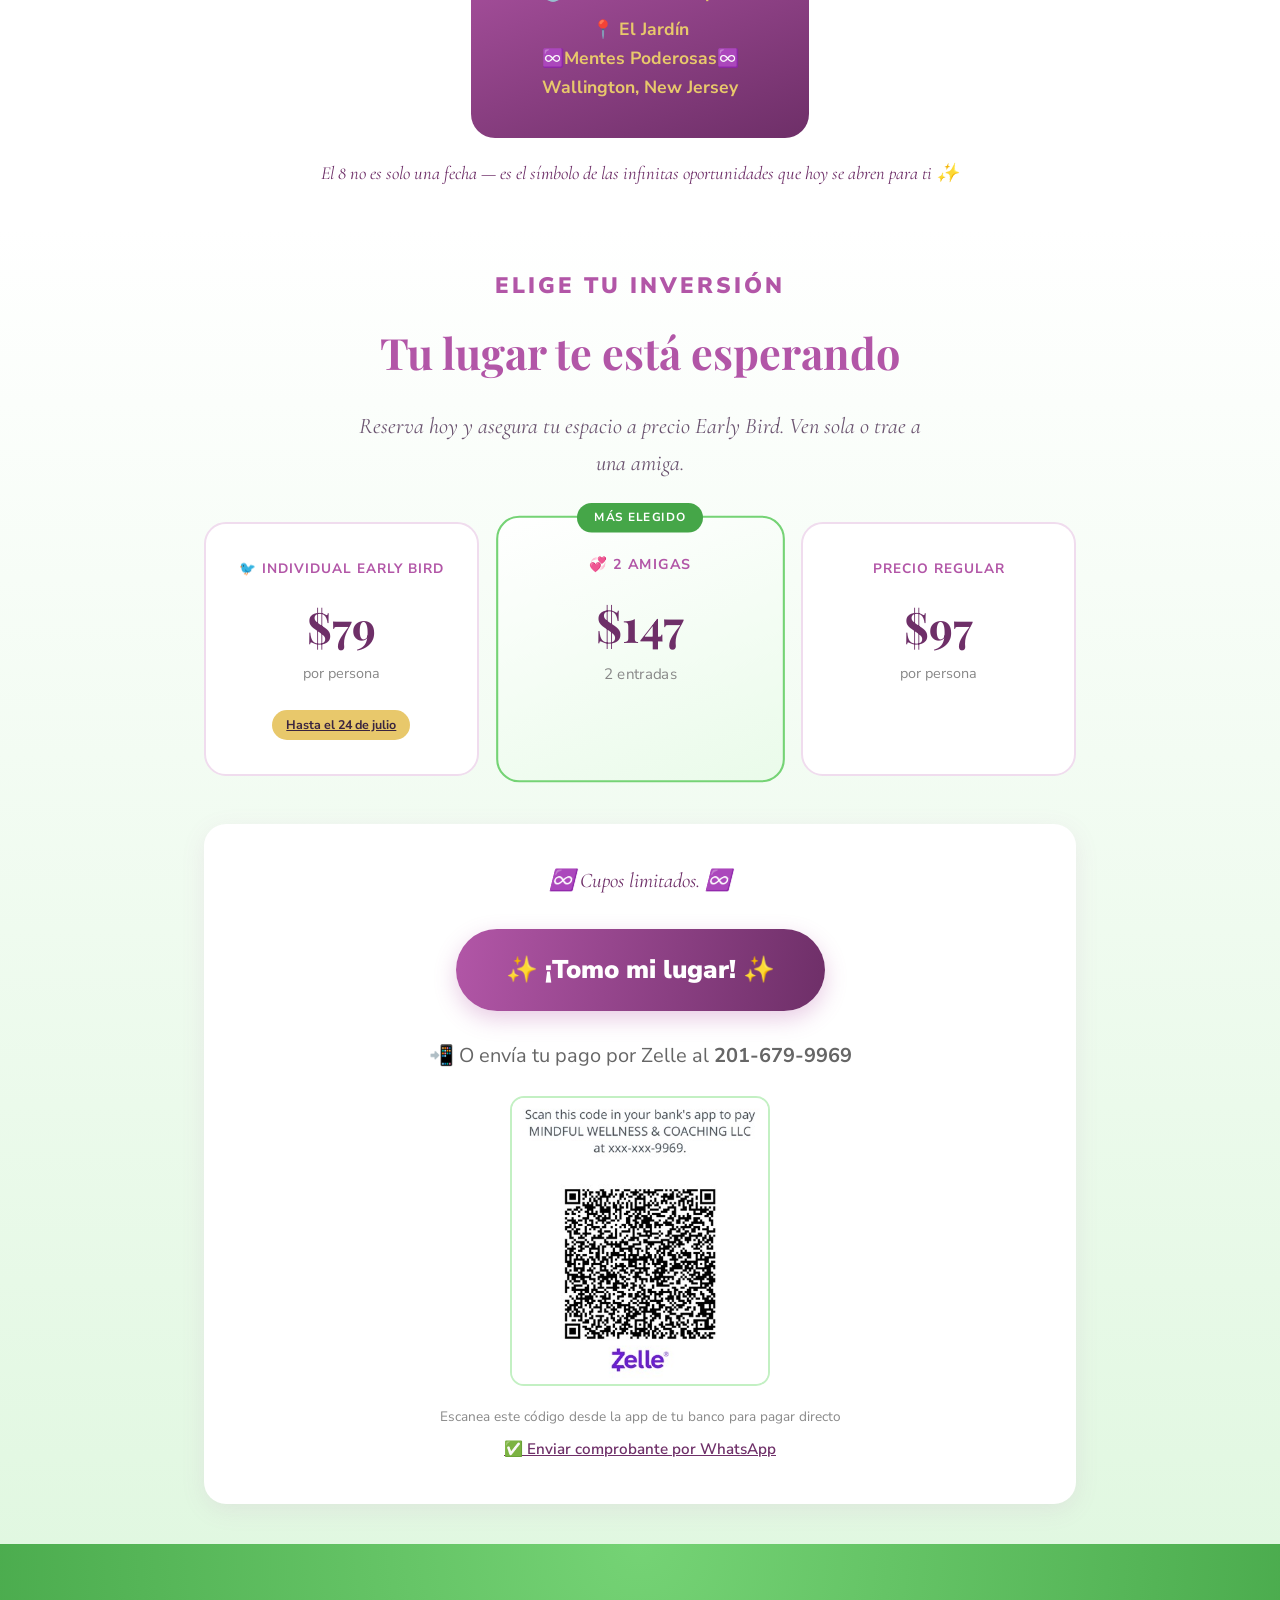
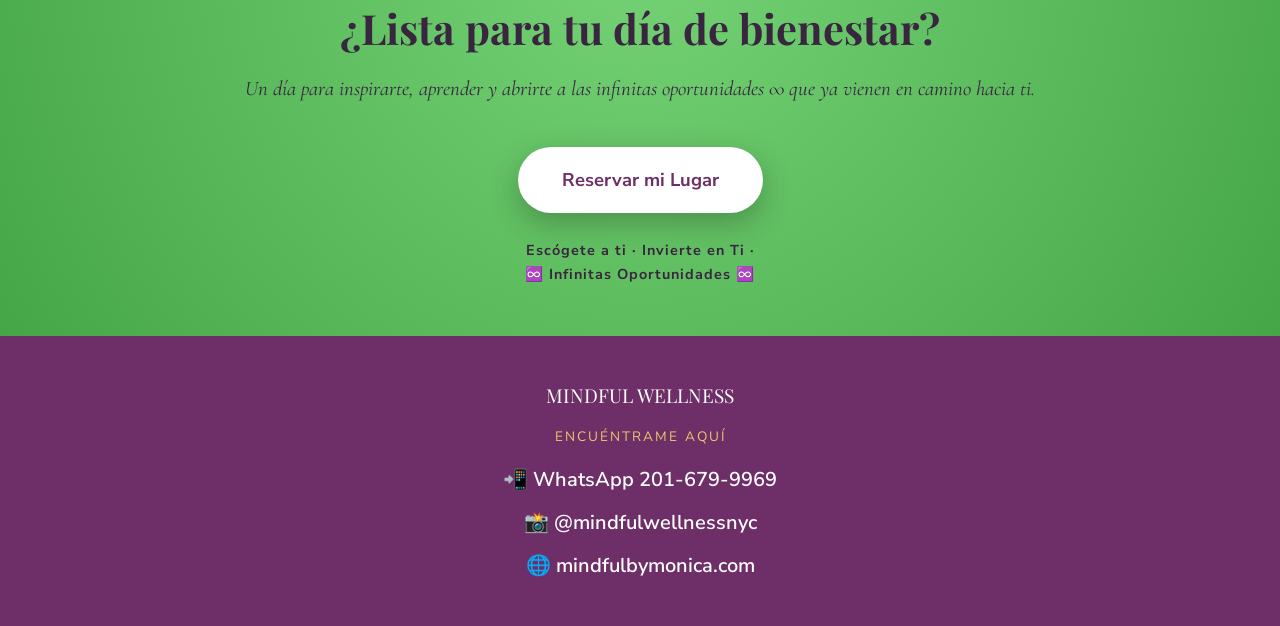
